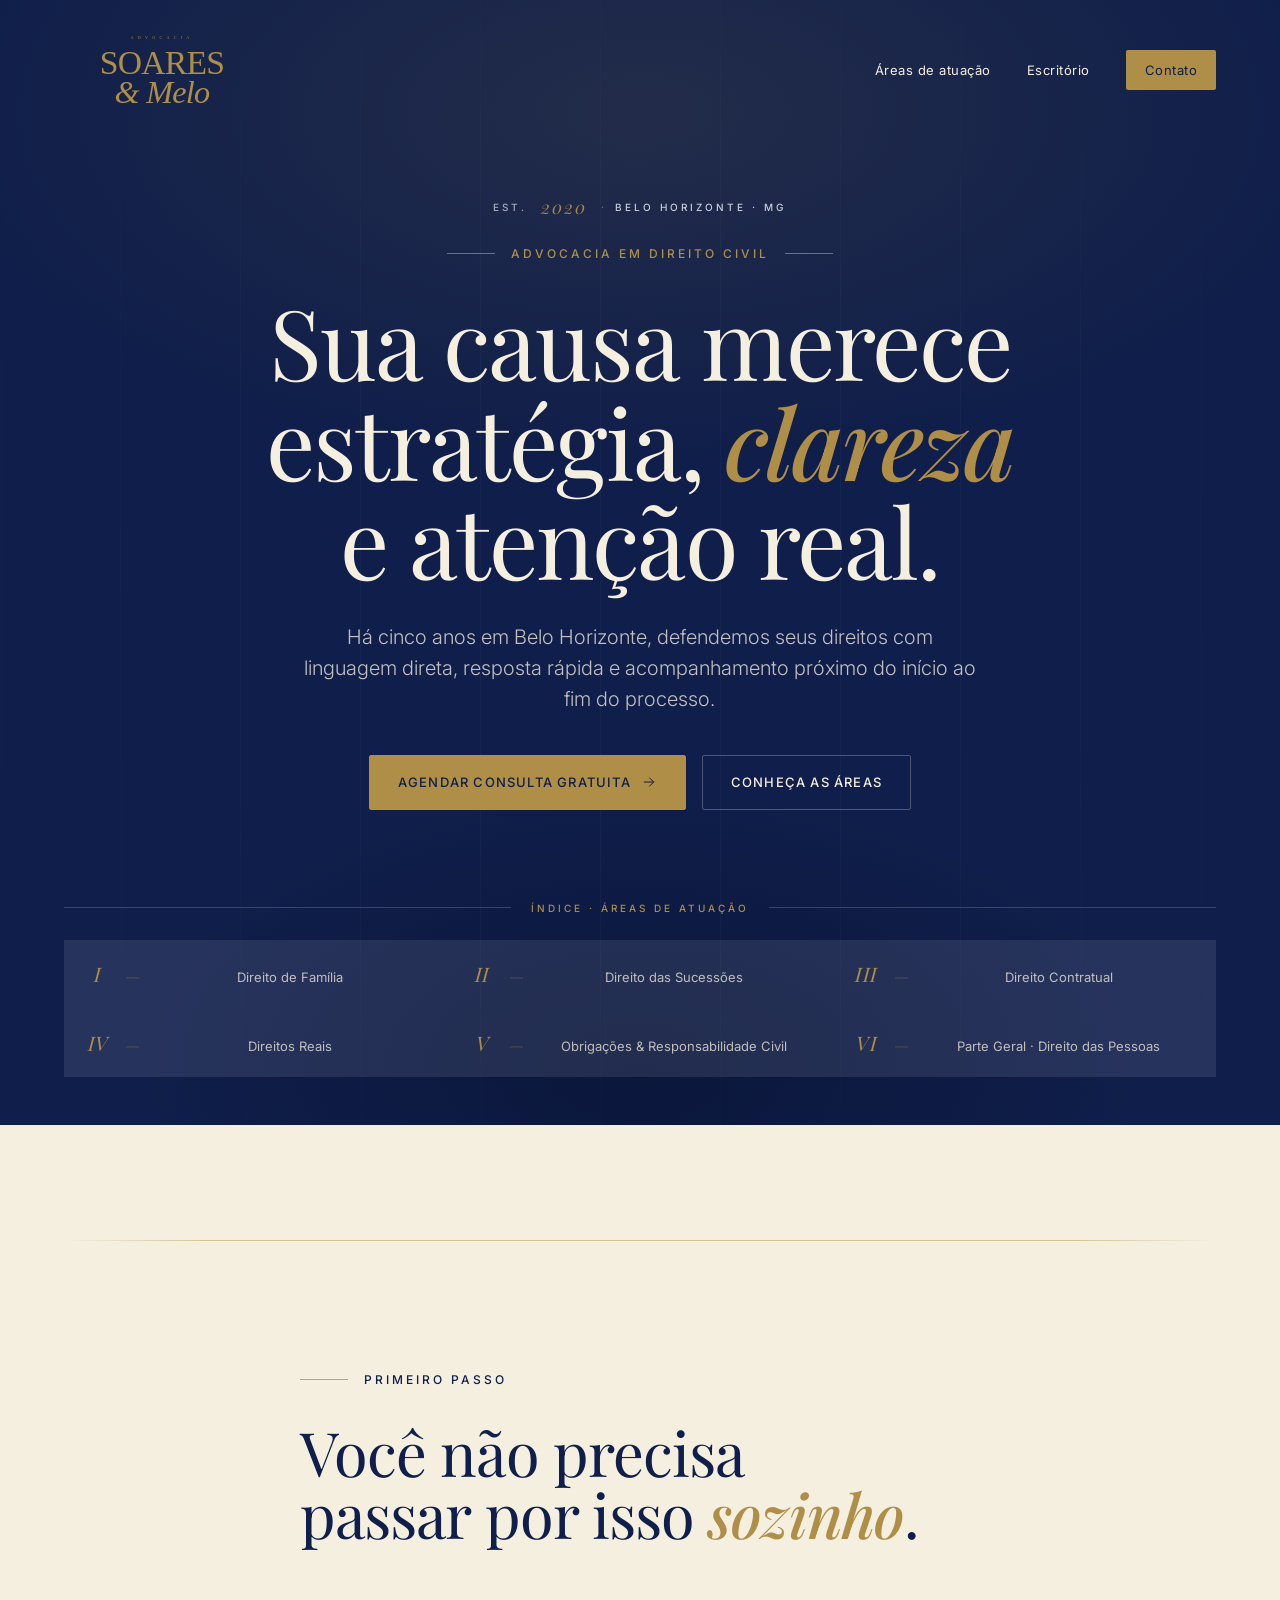
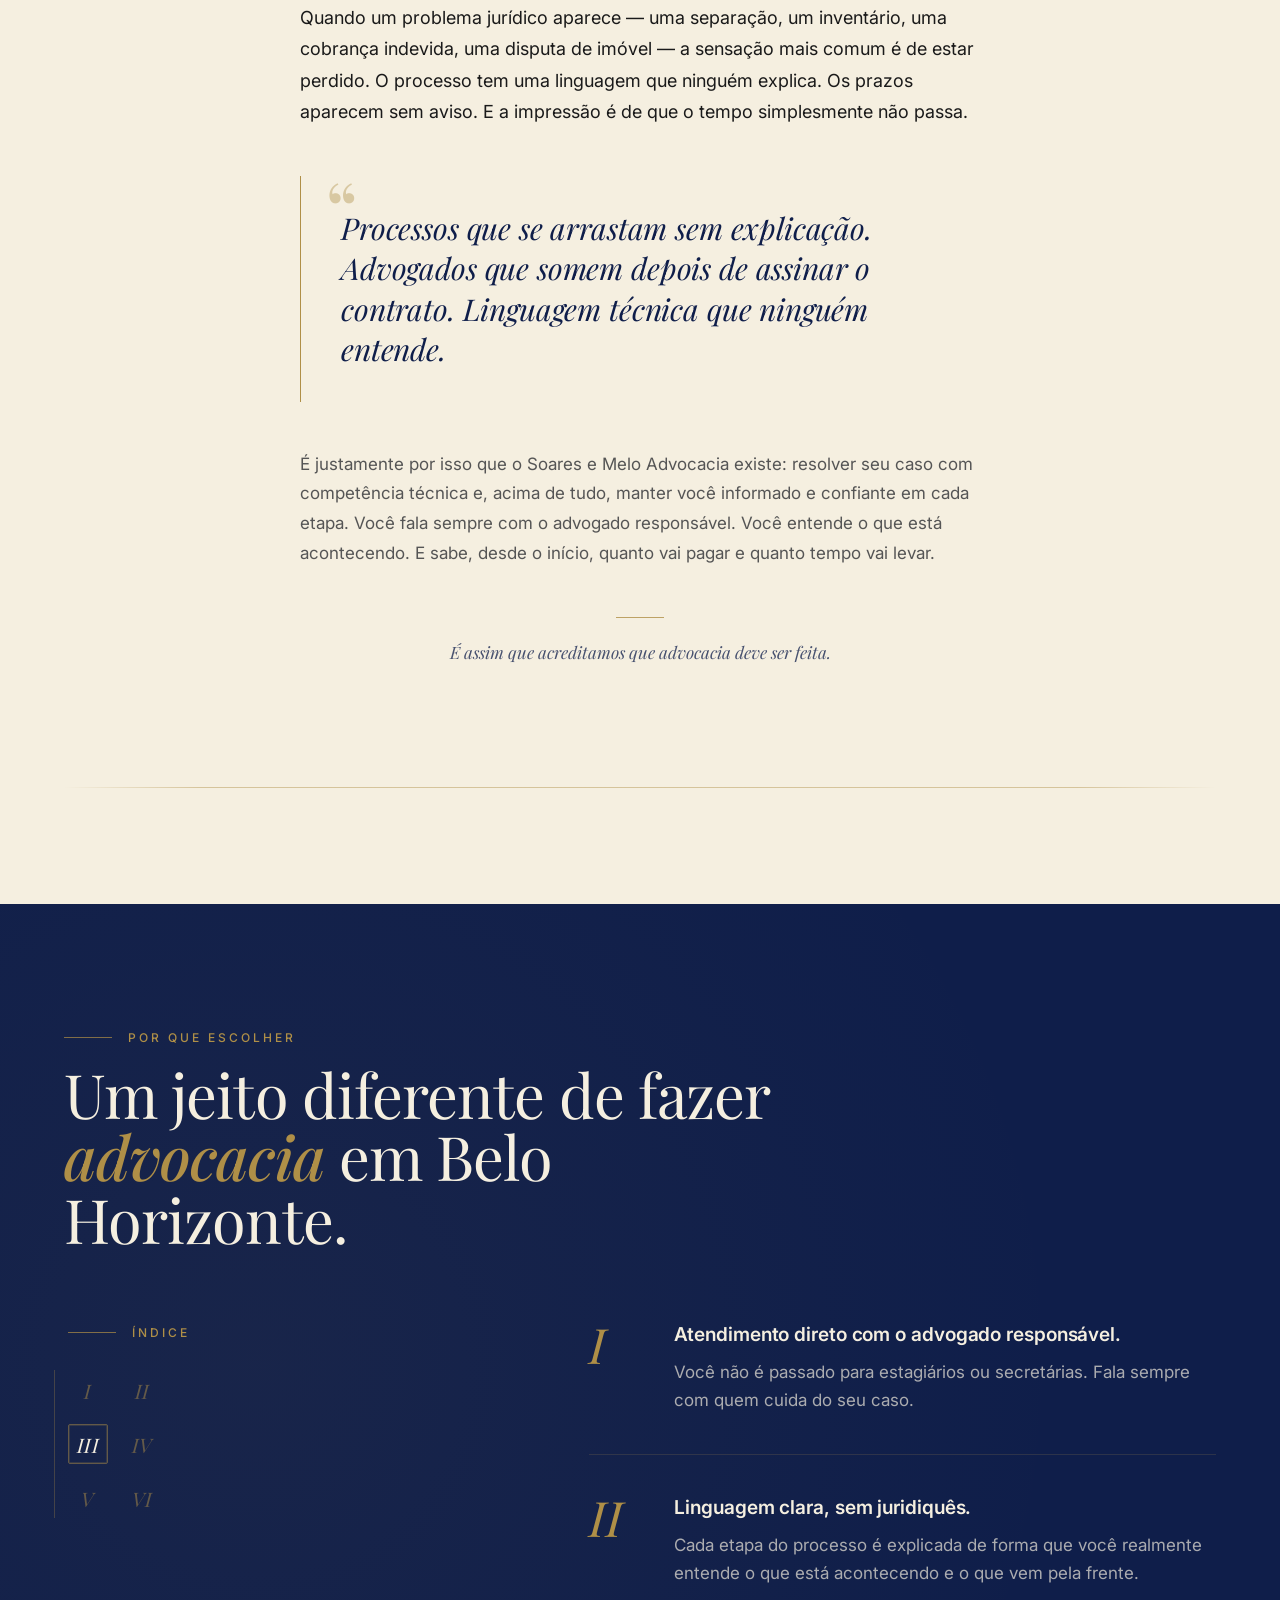
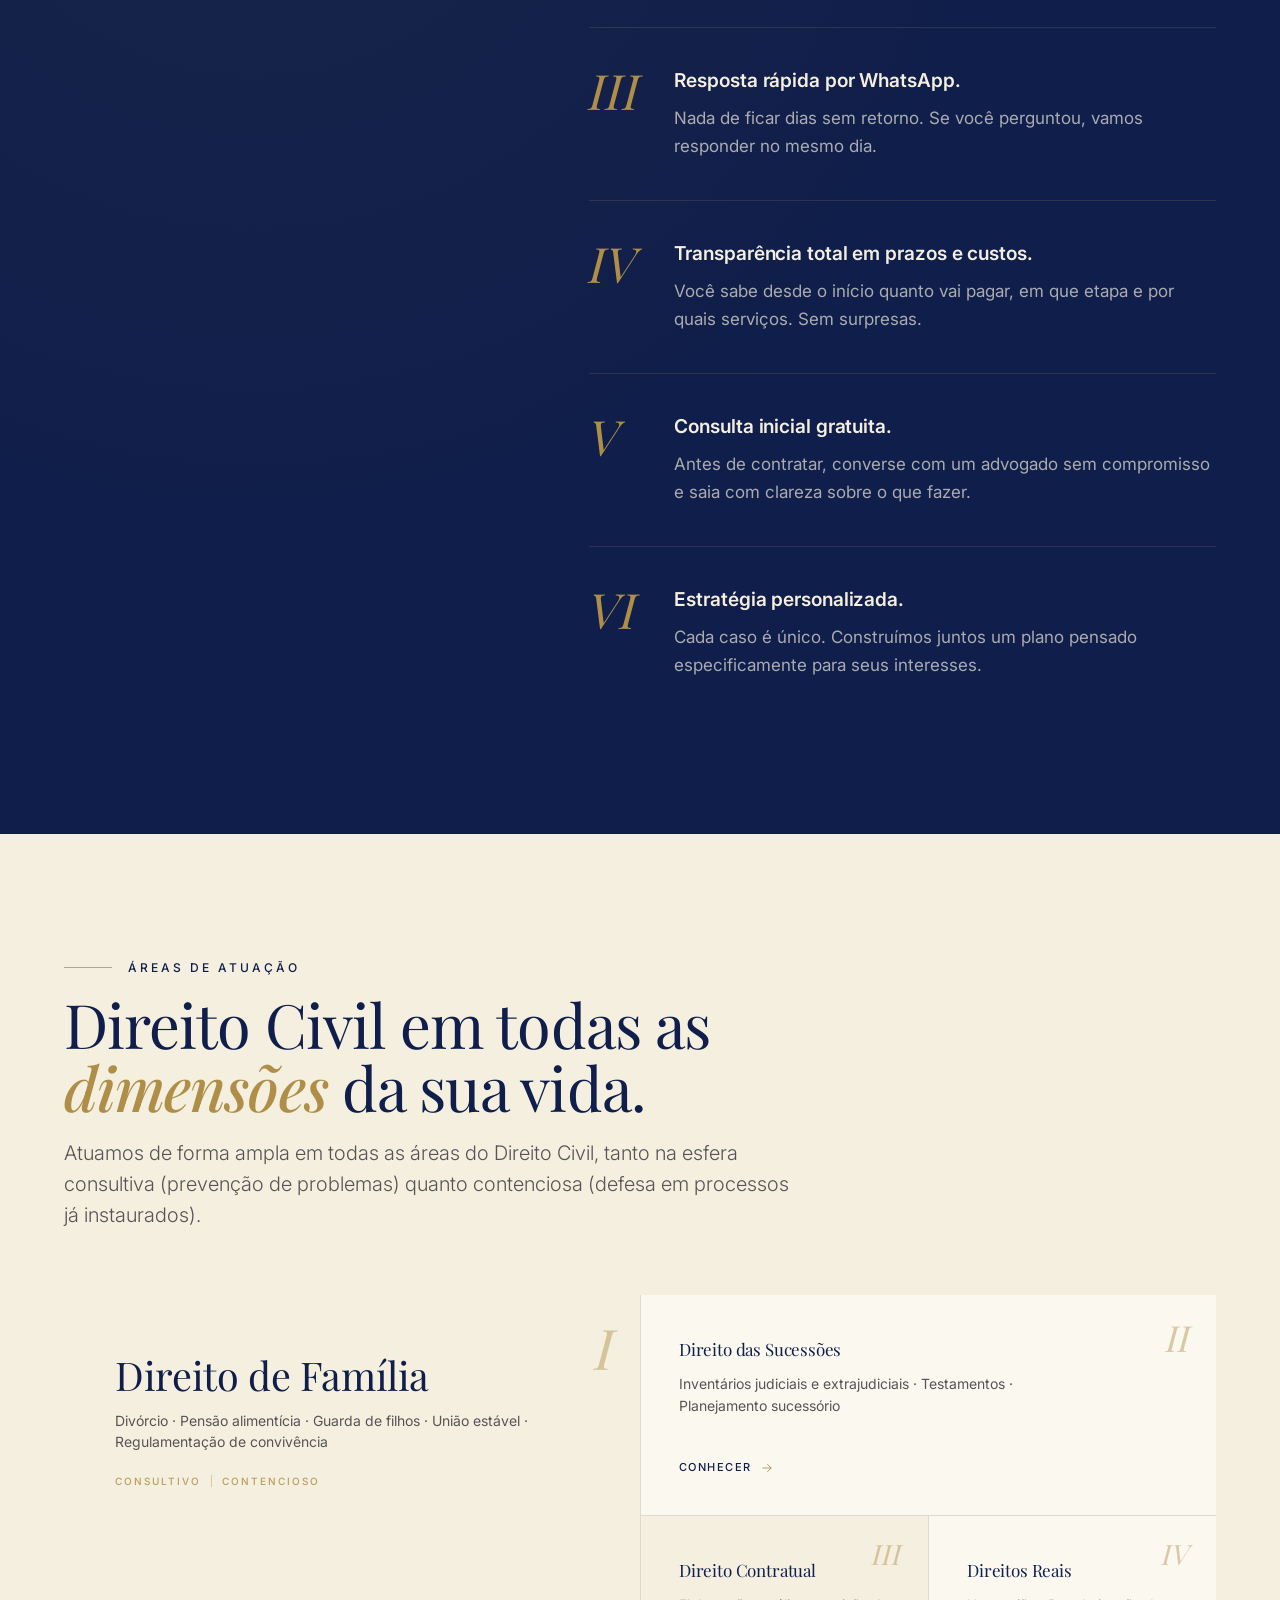
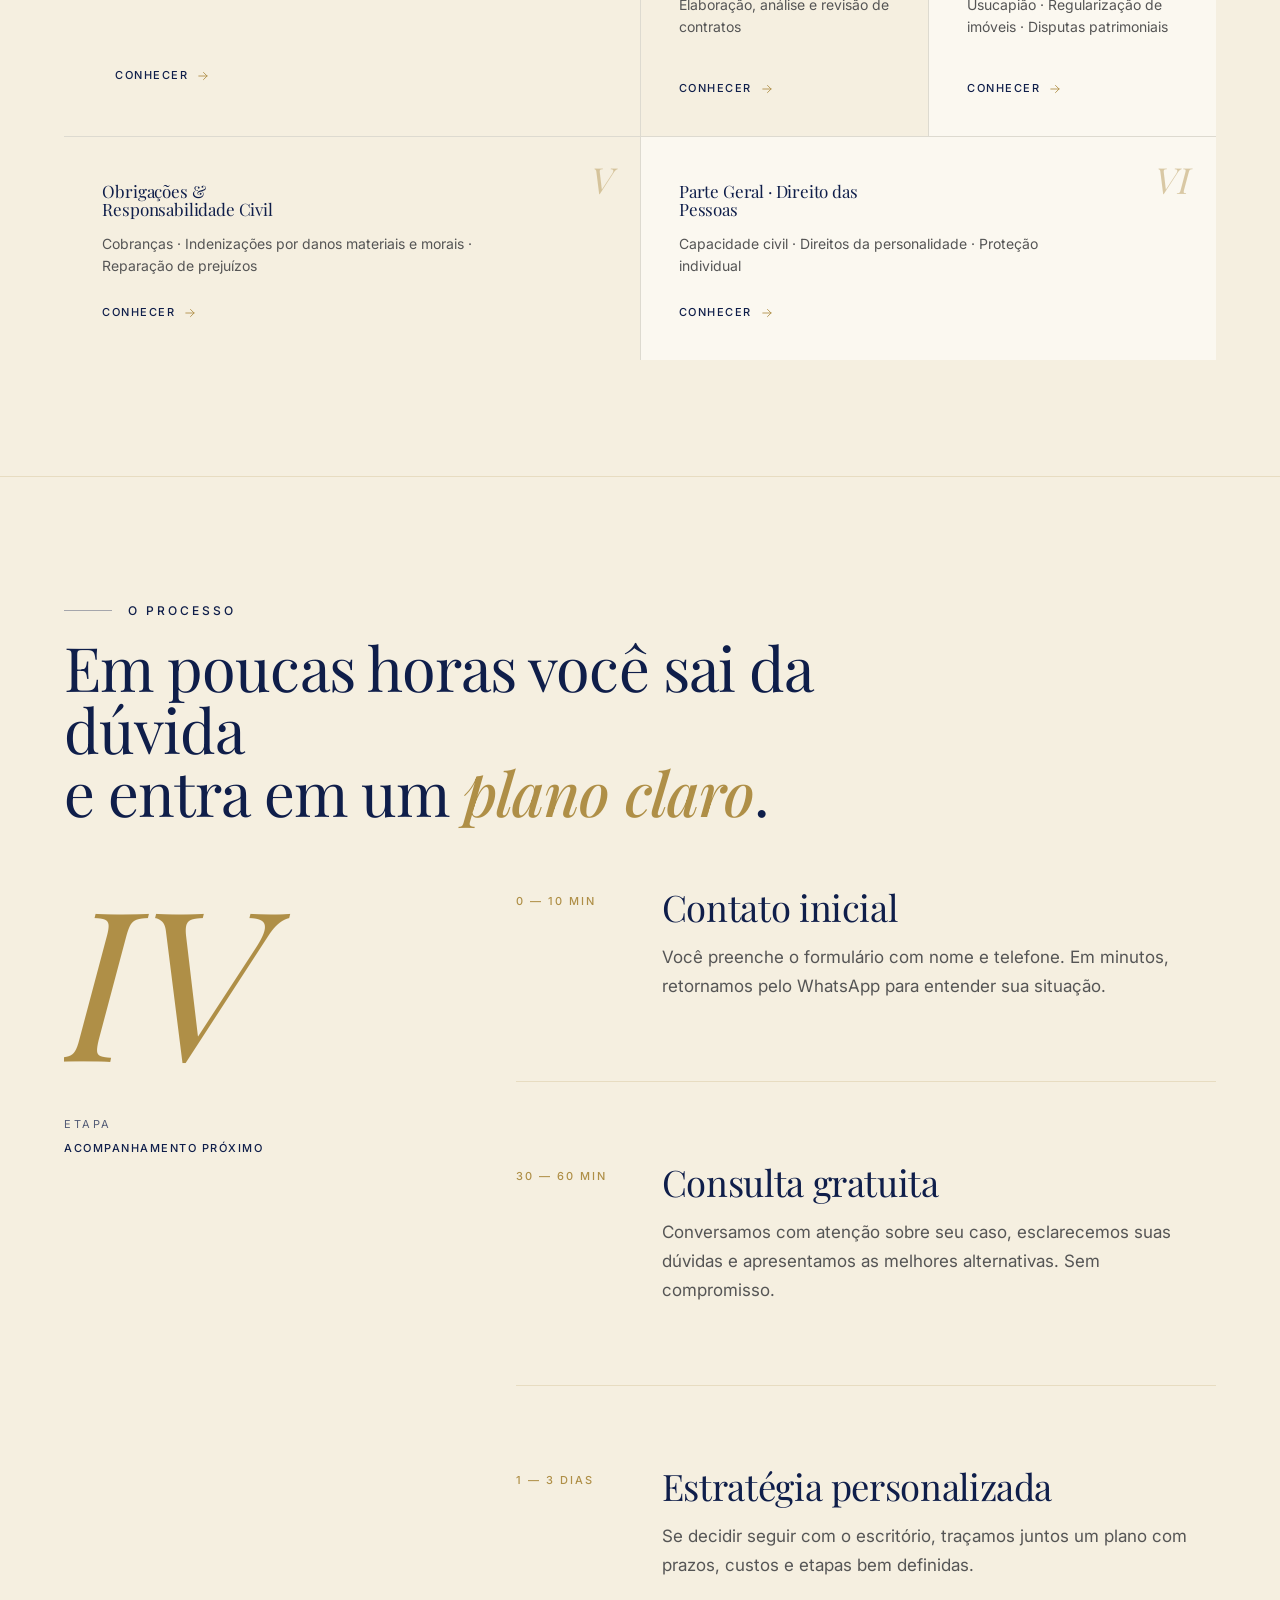
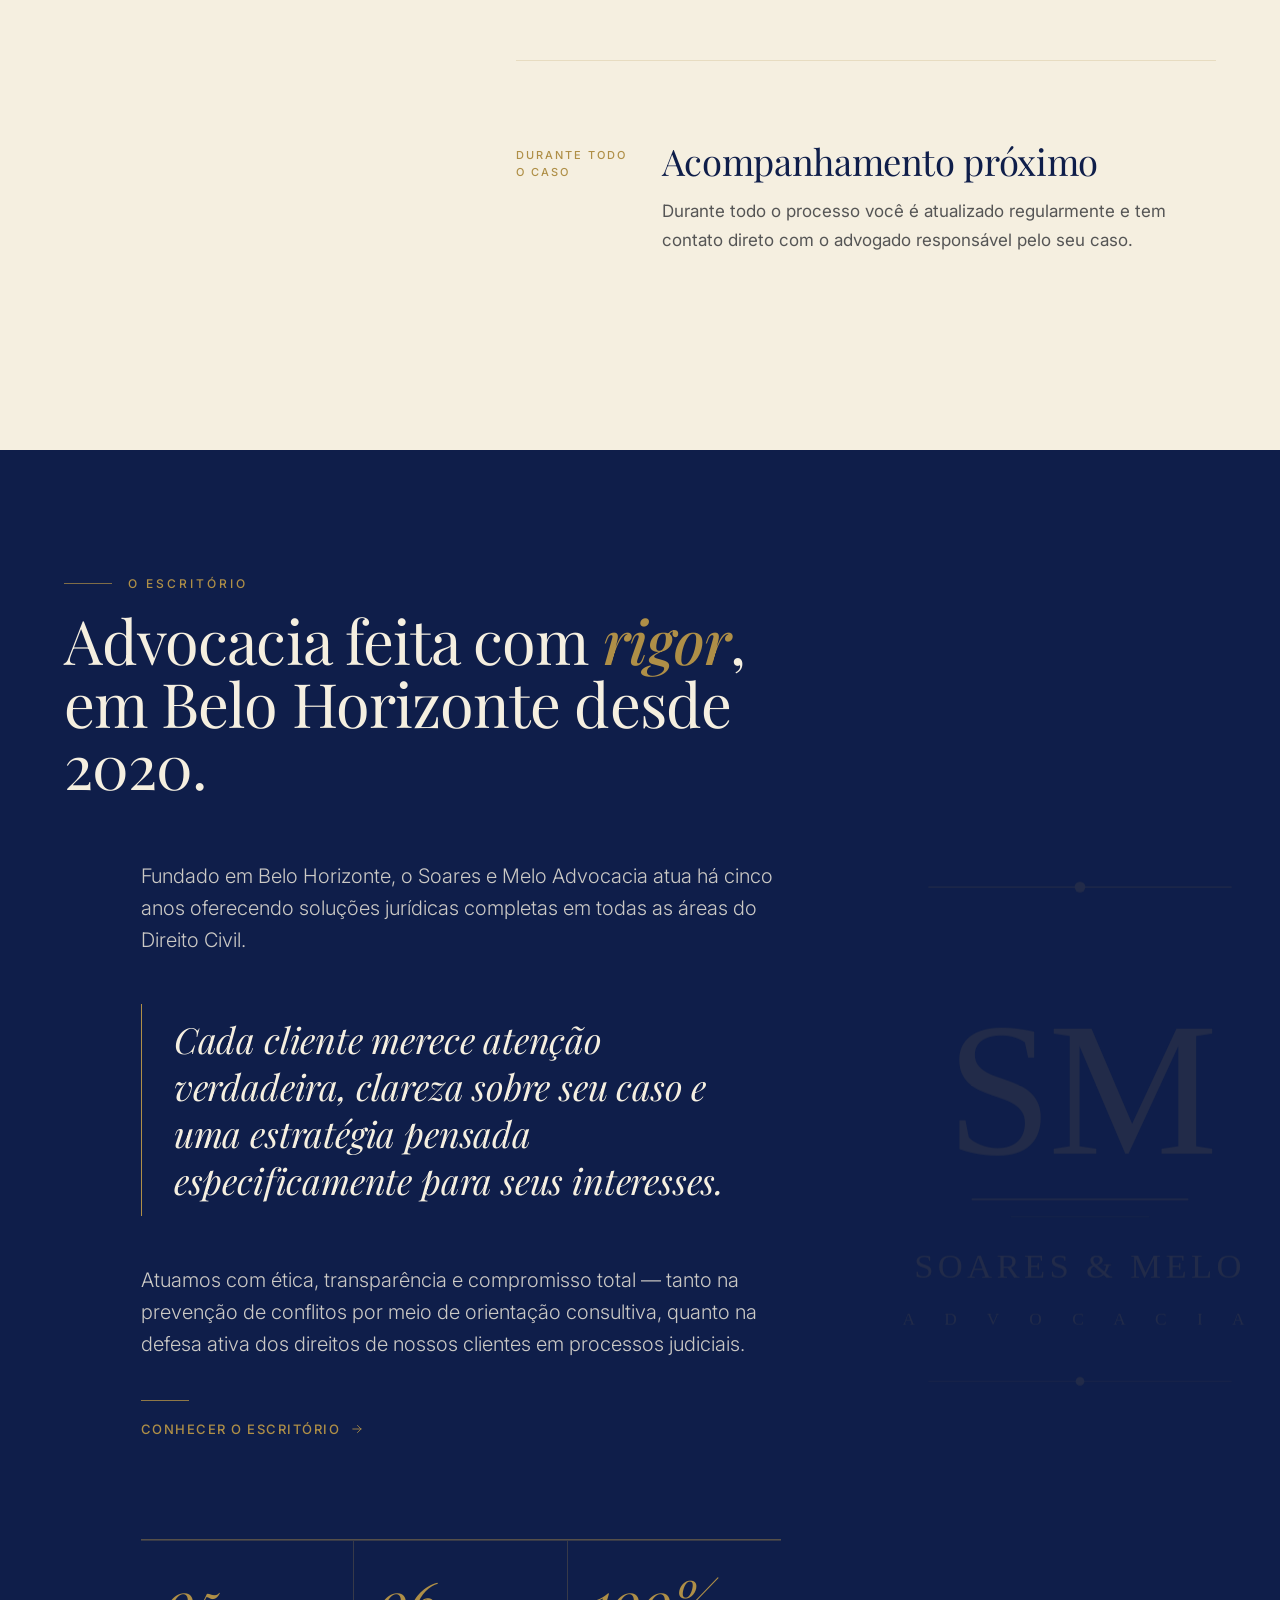
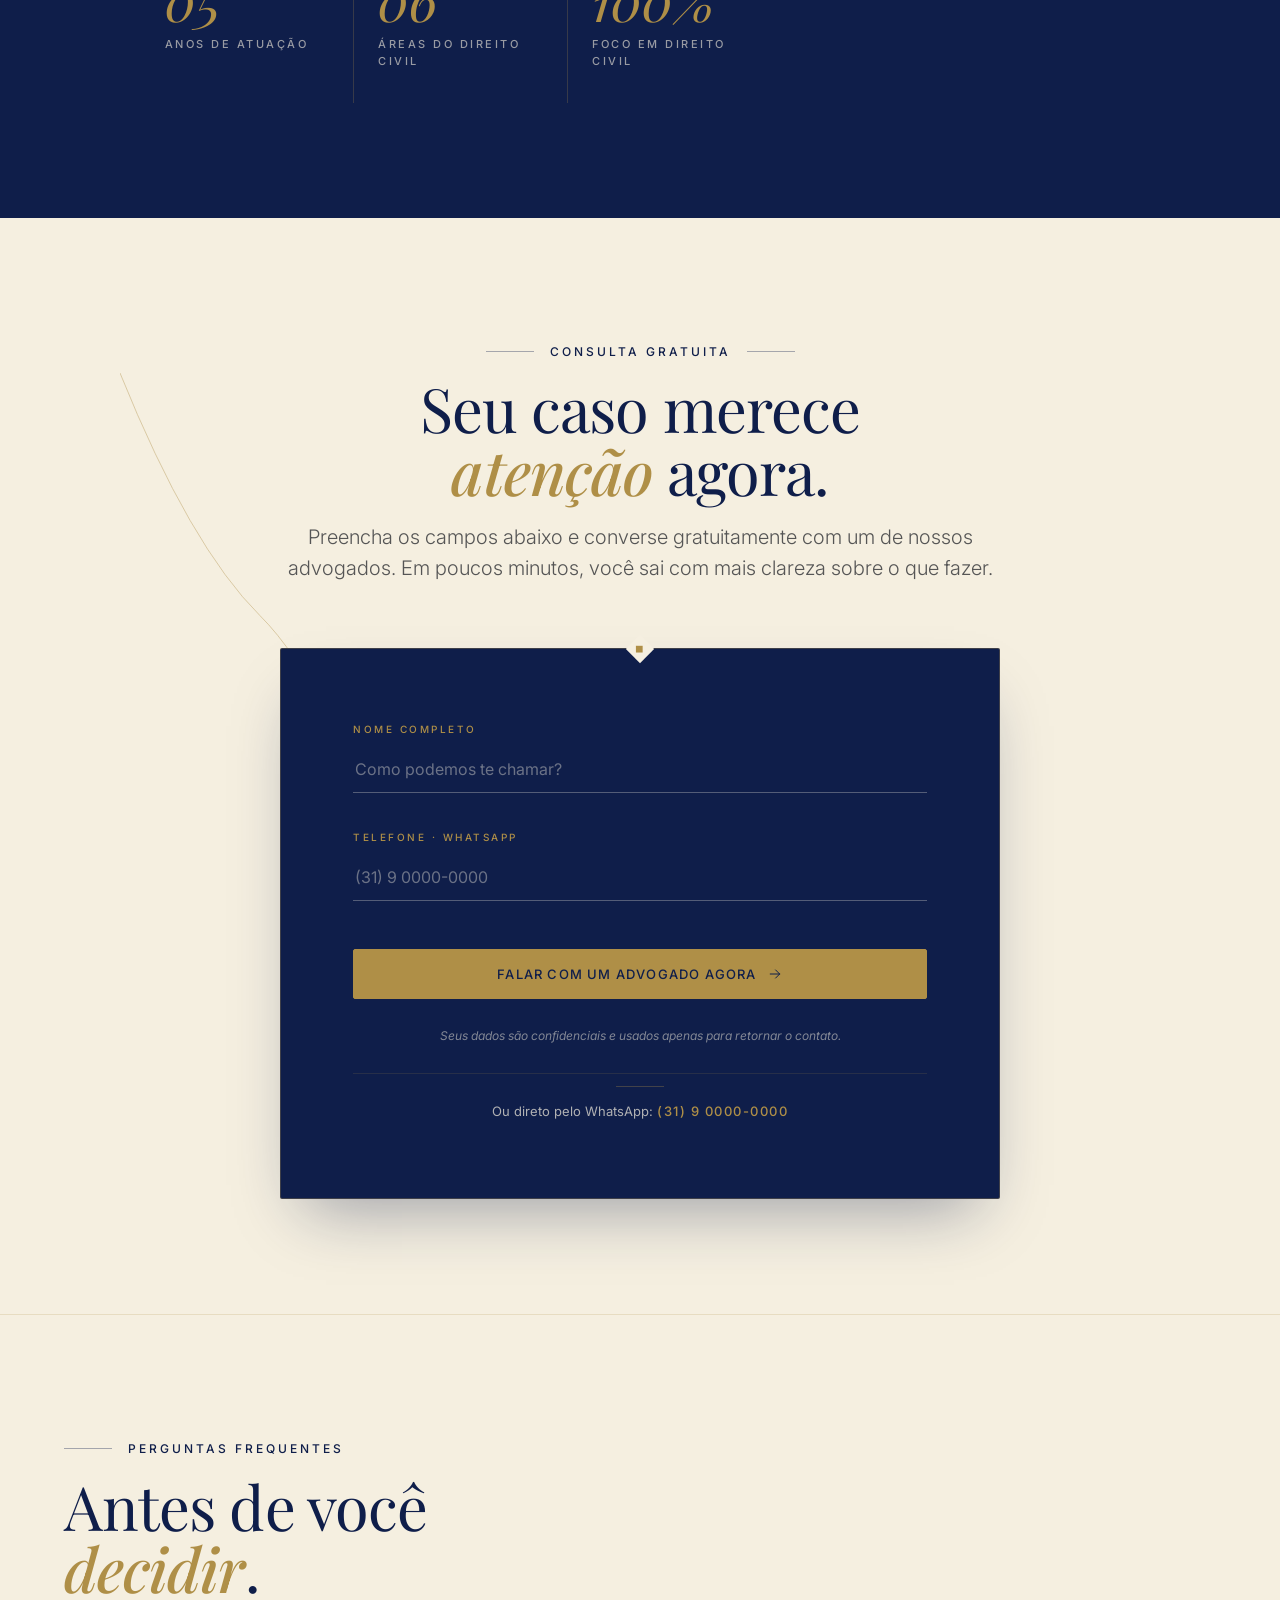
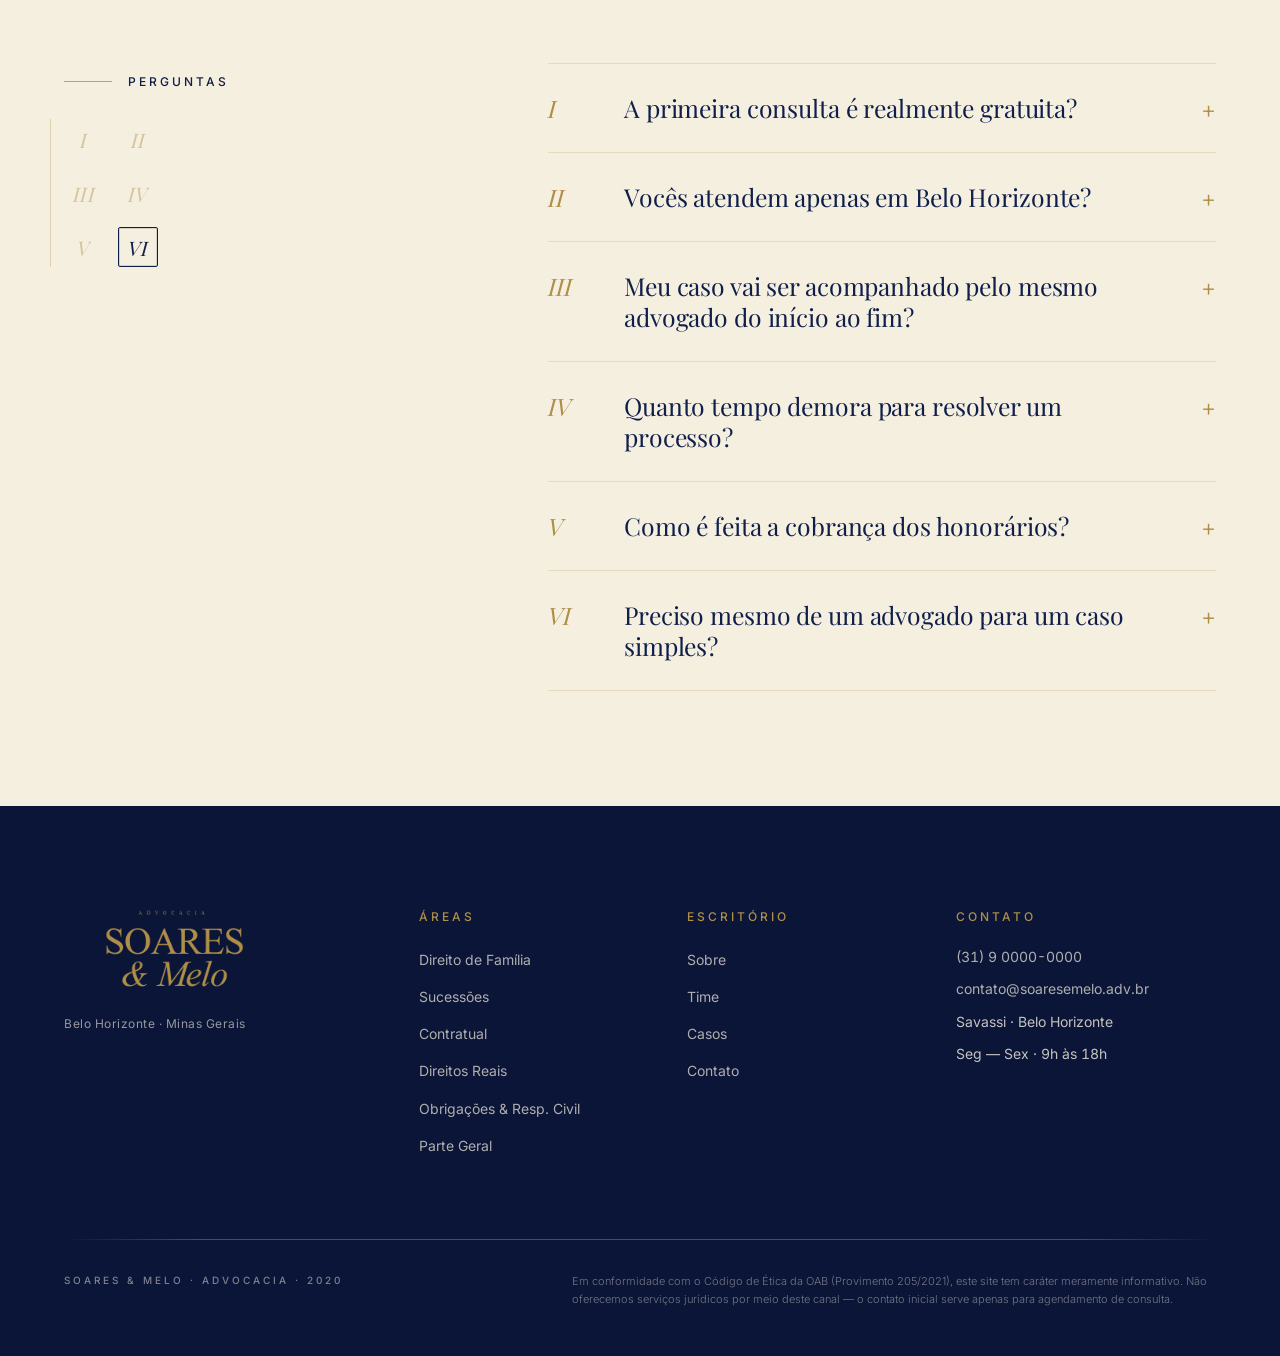
==== index.html @ baf55750 "Primeira versão do site Soares e Melo Advocacia - Home com hero editorial, problema, diferenciais, á" ====
<!DOCTYPE html>
<html lang="pt-BR">
<head>
  <meta charset="UTF-8" />
  <meta name="viewport" content="width=device-width, initial-scale=1.0" />
  <title>Soares e Melo Advocacia · Direito Civil em Belo Horizonte</title>
  <meta name="description" content="Advocacia em Direito Civil com estratégia, clareza e atenção real ao seu caso. Há cinco anos em Belo Horizonte. Consulta inicial gratuita." />

  <link rel="preconnect" href="https://fonts.googleapis.com" />
  <link rel="preconnect" href="https://fonts.gstatic.com" crossorigin />
  <link href="https://fonts.googleapis.com/css2?family=Playfair+Display:ital,wght@0,400;0,500;0,600;1,400;1,500;1,600&family=Inter:wght@300;400;500;600&display=swap" rel="stylesheet" />

  <link rel="stylesheet" href="style.css" />
</head>
<body>

<!-- HEADER -->
<header class="site-header" data-scroll="top">
  <div class="site-header__inner">
    <a class="brand-mark" href="#top" aria-label="Soares e Melo Advocacia">
      <img class="brand-mark__hero" src="brand/svg/soares-melo-editorial-ouro.svg" alt="Soares e Melo Advocacia" />
      <img class="brand-mark__compact" src="brand/svg/soares-melo-mini-ouro.svg" alt="Soares e Melo" />
    </a>
    <nav class="site-nav" aria-label="Principal">
      <a href="#areas">Áreas de atuação</a>
      <a href="#escritorio">Escritório</a>
      <a href="#contato" class="site-nav__cta">Contato</a>
    </nav>
  </div>
</header>

<main id="top">

  <!-- HERO -->
  <section class="hero" aria-label="Apresentação">

    <div class="hero__inner">
      <!-- Reference ordinal (estilo revista) -->
      <div class="hero__ordinal stagger" style="--d:.05s" aria-hidden="true">
        <span class="ordinal__label">Est.</span>
        <span class="ordinal__year">2020</span>
        <span class="ordinal__place">Belo Horizonte · MG</span>
      </div>

      <p class="kicker kicker--gold stagger" style="--d:.15s">
        <span class="kicker__rule" aria-hidden="true"></span>
        Advocacia em Direito Civil
        <span class="kicker__rule" aria-hidden="true"></span>
      </p>

      <h1 class="hero__title stagger" style="--d:.3s">
        Sua causa merece<br />
        estratégia, <em>clareza</em><br />
        e&nbsp;atenção real.
      </h1>

      <p class="hero__lede stagger" style="--d:.5s">
        Há cinco anos em Belo Horizonte, defendemos seus direitos com linguagem direta, resposta rápida e acompanhamento próximo do início ao fim do processo.
      </p>

      <div class="hero__actions stagger" style="--d:.65s">
        <a href="#contato" class="btn btn--primary">
          <span>Agendar consulta gratuita</span>
          <svg width="16" height="16" viewBox="0 0 24 24" fill="none" stroke="currentColor" stroke-width="1.5" aria-hidden="true">
            <path d="M5 12h14M13 6l6 6-6 6" stroke-linecap="square" />
          </svg>
        </a>
        <a href="#areas" class="btn btn--ghost">
          Conheça as áreas
        </a>
      </div>
    </div>

    <!-- Index das áreas (footer do hero) -->
    <footer class="hero__index stagger" style="--d:.9s">
      <div class="hero__index-head">
        <span class="hair" aria-hidden="true"></span>
        <span class="hero__index-kicker">Índice · Áreas de atuação</span>
        <span class="hair" aria-hidden="true"></span>
      </div>
      <ol class="areas-list">
        <li><span class="num">I</span><span class="sep">—</span><a href="../familia/">Direito de Família</a></li>
        <li><span class="num">II</span><span class="sep">—</span><a href="../sucessoes/">Direito das Sucessões</a></li>
        <li><span class="num">III</span><span class="sep">—</span><a href="../contratual/">Direito Contratual</a></li>
        <li><span class="num">IV</span><span class="sep">—</span><a href="../reais/">Direitos Reais</a></li>
        <li><span class="num">V</span><span class="sep">—</span><a href="../obrigacoes/">Obrigações &amp; Responsabilidade Civil</a></li>
        <li><span class="num">VI</span><span class="sep">—</span><a href="../parte-geral/">Parte Geral · Direito das Pessoas</a></li>
      </ol>
    </footer>
  </section>

  <!-- SEÇÃO PROBLEMA -->
  <section class="problema" aria-label="Você não está sozinho">
    <div class="hair hair--wide" aria-hidden="true"></div>

    <div class="problema__inner">
      <p class="kicker kicker--ink">
        <span class="kicker__rule kicker__rule--dark" aria-hidden="true"></span>
        Primeiro passo
      </p>

      <h2 class="editorial-title">
        Você não precisa<br />
        passar por isso <em>sozinho</em>.
      </h2>

      <div class="prose">
        <p class="prose__lead">
          Quando um problema jurídico aparece — uma separação, um inventário, uma cobrança indevida, uma disputa de imóvel — a sensação mais comum é de estar perdido. O processo tem uma linguagem que ninguém explica. Os prazos aparecem sem aviso. E a impressão é de que o tempo simplesmente não passa.
        </p>

        <blockquote class="pullquote">
          <span class="pullquote__mark" aria-hidden="true">“</span>
          <p>Processos que se arrastam sem explicação. Advogados que somem depois de assinar o contrato. Linguagem técnica que ninguém entende.</p>
        </blockquote>

        <p>
          É justamente por isso que o Soares e Melo Advocacia existe: resolver seu caso com competência técnica e, acima de tudo, manter você informado e confiante em cada etapa. Você fala sempre com o advogado responsável. Você entende o que está acontecendo. E sabe, desde o início, quanto vai pagar e quanto tempo vai levar.
        </p>

        <div class="prose__signature">
          <span class="hair hair--short" aria-hidden="true"></span>
          <p>É assim que acreditamos que advocacia deve ser feita.</p>
        </div>
      </div>
    </div>

    <div class="hair hair--wide" aria-hidden="true"></div>
  </section>

  <!-- ========================================================= -->
  <!-- SEÇÃO 03 — DIFERENCIAIS                                   -->
  <!-- ========================================================= -->
  <section class="diferenciais" id="diferenciais" aria-label="Por que escolher Soares e Melo">
    <div class="diferenciais__inner">

      <header class="section-head">
        <p class="kicker kicker--gold">
          <span class="kicker__rule" aria-hidden="true"></span>
          Por que escolher
        </p>
        <h2 class="h2 h2--ivory">
          Um jeito diferente de fazer<br />
          <em>advocacia</em> em Belo Horizonte.
        </h2>
      </header>

      <div class="diferenciais__grid">

        <!-- Coluna esquerda: índice sticky de numerais -->
        <aside class="diferenciais__index" aria-hidden="true">
          <p class="kicker kicker--gold index__label">
            <span class="kicker__rule" aria-hidden="true"></span>
            Índice
          </p>
          <div class="index__numerals">
            <button class="index__num" data-target="dif-1" aria-label="Ir para diferencial 1">I</button>
            <button class="index__num" data-target="dif-2" aria-label="Ir para diferencial 2">II</button>
            <button class="index__num" data-target="dif-3" aria-label="Ir para diferencial 3">III</button>
            <button class="index__num" data-target="dif-4" aria-label="Ir para diferencial 4">IV</button>
            <button class="index__num" data-target="dif-5" aria-label="Ir para diferencial 5">V</button>
            <button class="index__num" data-target="dif-6" aria-label="Ir para diferencial 6">VI</button>
          </div>
        </aside>

        <!-- Coluna direita: itens -->
        <ol class="diferenciais__list">
          <li class="diferencial" id="dif-1">
            <span class="diferencial__num">I</span>
            <div class="diferencial__body">
              <h3>Atendimento direto com o advogado responsável.</h3>
              <p>Você não é passado para estagiários ou secretárias. Fala sempre com quem cuida do seu caso.</p>
              <span class="diferencial__underline" aria-hidden="true"></span>
            </div>
          </li>
          <li class="diferencial" id="dif-2">
            <span class="diferencial__num">II</span>
            <div class="diferencial__body">
              <h3>Linguagem clara, sem juridiquês.</h3>
              <p>Cada etapa do processo é explicada de forma que você realmente entende o que está acontecendo e o que vem pela frente.</p>
              <span class="diferencial__underline" aria-hidden="true"></span>
            </div>
          </li>
          <li class="diferencial" id="dif-3">
            <span class="diferencial__num">III</span>
            <div class="diferencial__body">
              <h3>Resposta rápida por WhatsApp.</h3>
              <p>Nada de ficar dias sem retorno. Se você perguntou, vamos responder no mesmo dia.</p>
              <span class="diferencial__underline" aria-hidden="true"></span>
            </div>
          </li>
          <li class="diferencial" id="dif-4">
            <span class="diferencial__num">IV</span>
            <div class="diferencial__body">
              <h3>Transparência total em prazos e custos.</h3>
              <p>Você sabe desde o início quanto vai pagar, em que etapa e por quais serviços. Sem surpresas.</p>
              <span class="diferencial__underline" aria-hidden="true"></span>
            </div>
          </li>
          <li class="diferencial" id="dif-5">
            <span class="diferencial__num">V</span>
            <div class="diferencial__body">
              <h3>Consulta inicial gratuita.</h3>
              <p>Antes de contratar, converse com um advogado sem compromisso e saia com clareza sobre o que fazer.</p>
              <span class="diferencial__underline" aria-hidden="true"></span>
            </div>
          </li>
          <li class="diferencial" id="dif-6">
            <span class="diferencial__num">VI</span>
            <div class="diferencial__body">
              <h3>Estratégia personalizada.</h3>
              <p>Cada caso é único. Construímos juntos um plano pensado especificamente para seus interesses.</p>
              <span class="diferencial__underline" aria-hidden="true"></span>
            </div>
          </li>
        </ol>

      </div>
    </div>
  </section>

  <!-- ========================================================= -->
  <!-- SEÇÃO 04 — ÁREAS DE ATUAÇÃO (Bento Box)                   -->
  <!-- ========================================================= -->
  <section class="areas" id="areas" aria-label="Áreas de atuação">
    <div class="areas__inner">

      <header class="section-head section-head--ink">
        <p class="kicker kicker--ink">
          <span class="kicker__rule kicker__rule--dark" aria-hidden="true"></span>
          Áreas de atuação
        </p>
        <h2 class="h2 h2--ink">
          Direito Civil em todas as<br />
          <em>dimensões</em> da sua vida.
        </h2>
        <p class="section-head__lede">
          Atuamos de forma ampla em todas as áreas do Direito Civil, tanto na esfera consultiva (prevenção de problemas) quanto contenciosa (defesa em processos já instaurados).
        </p>
      </header>

      <div class="bento">

        <a href="../familia/" class="bento__cell bento__cell--lg" data-area="familia" style="--d:0s">
          <span class="bento__numeral">I</span>
          <div class="bento__content">
            <h3>Direito de Família</h3>
            <p class="bento__specs">Divórcio · Pensão alimentícia · Guarda de filhos · União estável · Regulamentação de convivência</p>
            <div class="bento__tags">
              <span>Consultivo</span>
              <span class="bento__tag-sep" aria-hidden="true"></span>
              <span>Contencioso</span>
            </div>
          </div>
          <div class="bento__footer">
            <span class="bento__cta">Conhecer <svg width="14" height="14" viewBox="0 0 24 24" fill="none" stroke="currentColor" stroke-width="1.5" aria-hidden="true"><path d="M5 12h14M13 6l6 6-6 6" stroke-linecap="square" /></svg></span>
            <span class="bento__underline" aria-hidden="true"></span>
          </div>
        </a>

        <a href="../sucessoes/" class="bento__cell bento__cell--md-horizontal" data-area="sucessoes" style="--d:.08s">
          <span class="bento__numeral">II</span>
          <div class="bento__content">
            <h3>Direito das Sucessões</h3>
            <p class="bento__specs">Inventários judiciais e extrajudiciais · Testamentos · Planejamento sucessório</p>
          </div>
          <div class="bento__footer">
            <span class="bento__cta">Conhecer <svg width="14" height="14" viewBox="0 0 24 24" fill="none" stroke="currentColor" stroke-width="1.5" aria-hidden="true"><path d="M5 12h14M13 6l6 6-6 6" stroke-linecap="square" /></svg></span>
            <span class="bento__underline" aria-hidden="true"></span>
          </div>
        </a>

        <a href="../contratual/" class="bento__cell bento__cell--sm" data-area="contratual" style="--d:.14s">
          <span class="bento__numeral">III</span>
          <div class="bento__content">
            <h3>Direito Contratual</h3>
            <p class="bento__specs">Elaboração, análise e revisão de contratos</p>
          </div>
          <div class="bento__footer">
            <span class="bento__cta">Conhecer <svg width="14" height="14" viewBox="0 0 24 24" fill="none" stroke="currentColor" stroke-width="1.5" aria-hidden="true"><path d="M5 12h14M13 6l6 6-6 6" stroke-linecap="square" /></svg></span>
            <span class="bento__underline" aria-hidden="true"></span>
          </div>
        </a>

        <a href="../reais/" class="bento__cell bento__cell--sm" data-area="reais" style="--d:.2s">
          <span class="bento__numeral">IV</span>
          <div class="bento__content">
            <h3>Direitos Reais</h3>
            <p class="bento__specs">Usucapião · Regularização de imóveis · Disputas patrimoniais</p>
          </div>
          <div class="bento__footer">
            <span class="bento__cta">Conhecer <svg width="14" height="14" viewBox="0 0 24 24" fill="none" stroke="currentColor" stroke-width="1.5" aria-hidden="true"><path d="M5 12h14M13 6l6 6-6 6" stroke-linecap="square" /></svg></span>
            <span class="bento__underline" aria-hidden="true"></span>
          </div>
        </a>

        <a href="../obrigacoes/" class="bento__cell bento__cell--md-horizontal" data-area="obrigacoes" style="--d:.26s">
          <span class="bento__numeral">V</span>
          <div class="bento__content">
            <h3>Obrigações &amp; Responsabilidade Civil</h3>
            <p class="bento__specs">Cobranças · Indenizações por danos materiais e morais · Reparação de prejuízos</p>
          </div>
          <div class="bento__footer">
            <span class="bento__cta">Conhecer <svg width="14" height="14" viewBox="0 0 24 24" fill="none" stroke="currentColor" stroke-width="1.5" aria-hidden="true"><path d="M5 12h14M13 6l6 6-6 6" stroke-linecap="square" /></svg></span>
            <span class="bento__underline" aria-hidden="true"></span>
          </div>
        </a>

        <a href="../parte-geral/" class="bento__cell bento__cell--md-horizontal" data-area="parte-geral" style="--d:.32s">
          <span class="bento__numeral">VI</span>
          <div class="bento__content">
            <h3>Parte Geral &middot; Direito das Pessoas</h3>
            <p class="bento__specs">Capacidade civil · Direitos da personalidade · Proteção individual</p>
          </div>
          <div class="bento__footer">
            <span class="bento__cta">Conhecer <svg width="14" height="14" viewBox="0 0 24 24" fill="none" stroke="currentColor" stroke-width="1.5" aria-hidden="true"><path d="M5 12h14M13 6l6 6-6 6" stroke-linecap="square" /></svg></span>
            <span class="bento__underline" aria-hidden="true"></span>
          </div>
        </a>

      </div>
    </div>
  </section>

  <!-- ========================================================= -->
  <!-- SEÇÃO 05 — COMO FUNCIONA                                  -->
  <!-- ========================================================= -->
  <section class="processo" id="processo" aria-label="Como funciona o atendimento">
    <div class="processo__inner">

      <header class="section-head section-head--ink">
        <p class="kicker kicker--ink">
          <span class="kicker__rule kicker__rule--dark" aria-hidden="true"></span>
          O processo
        </p>
        <h2 class="h2 h2--ink">
          Em poucas horas você sai da dúvida<br />
          e entra em um <em>plano claro</em>.
        </h2>
      </header>

      <div class="processo__grid">

        <!-- Coluna sticky: numeral gigante -->
        <aside class="processo__sticky" aria-hidden="true">
          <div class="sticky-roman">
            <span class="sticky-roman__numeral" data-active="I">I</span>
          </div>
          <p class="sticky-roman__label">
            <span>Etapa</span>
            <strong class="sticky-roman__step">Contato inicial</strong>
          </p>
        </aside>

        <!-- Coluna direita: passos -->
        <ol class="processo__steps">
          <li class="step" id="step-I" data-numeral="I" data-label="Contato inicial">
            <span class="step__time">0 — 10 min</span>
            <div class="step__body">
              <h3>Contato inicial</h3>
              <p>Você preenche o formulário com nome e telefone. Em minutos, retornamos pelo WhatsApp para entender sua situação.</p>
            </div>
          </li>
          <li class="step" id="step-II" data-numeral="II" data-label="Consulta gratuita">
            <span class="step__time">30 — 60 min</span>
            <div class="step__body">
              <h3>Consulta gratuita</h3>
              <p>Conversamos com atenção sobre seu caso, esclarecemos suas dúvidas e apresentamos as melhores alternativas. Sem compromisso.</p>
            </div>
          </li>
          <li class="step" id="step-III" data-numeral="III" data-label="Estratégia personalizada">
            <span class="step__time">1 — 3 dias</span>
            <div class="step__body">
              <h3>Estratégia personalizada</h3>
              <p>Se decidir seguir com o escritório, traçamos juntos um plano com prazos, custos e etapas bem definidas.</p>
            </div>
          </li>
          <li class="step" id="step-IV" data-numeral="IV" data-label="Acompanhamento próximo">
            <span class="step__time">Durante todo o caso</span>
            <div class="step__body">
              <h3>Acompanhamento próximo</h3>
              <p>Durante todo o processo você é atualizado regularmente e tem contato direto com o advogado responsável pelo seu caso.</p>
            </div>
          </li>
        </ol>

      </div>
    </div>
  </section>

  <!-- ========================================================= -->
  <!-- SEÇÃO 06 — SOBRE                                          -->
  <!-- ========================================================= -->
  <section class="sobre" id="escritorio" aria-label="Sobre o escritório">

    <!-- Crest watermark -->
    <div class="sobre__crest" aria-hidden="true">
      <img src="brand/svg/soares-melo-crest-ouro.svg" alt="" />
    </div>

    <div class="sobre__inner">
      <header class="section-head">
        <p class="kicker kicker--gold">
          <span class="kicker__rule" aria-hidden="true"></span>
          O escritório
        </p>
        <h2 class="h2 h2--ivory">
          Advocacia feita com <em>rigor</em>,<br />
          em Belo Horizonte desde 2020.
        </h2>
      </header>

      <div class="sobre__prose">
        <p>Fundado em Belo Horizonte, o Soares e Melo Advocacia atua há cinco anos oferecendo soluções jurídicas completas em todas as áreas do Direito Civil.</p>

        <blockquote class="pullquote pullquote--navy">
          <p>Cada cliente merece atenção verdadeira, clareza sobre seu caso e uma estratégia pensada especificamente para seus interesses.</p>
        </blockquote>

        <p>Atuamos com ética, transparência e compromisso total — tanto na prevenção de conflitos por meio de orientação consultiva, quanto na defesa ativa dos direitos de nossos clientes em processos judiciais.</p>

        <div class="sobre__cta">
          <span class="hair hair--short" aria-hidden="true"></span>
          <a href="#" class="link-gold">
            Conhecer o escritório
            <svg width="14" height="14" viewBox="0 0 24 24" fill="none" stroke="currentColor" stroke-width="1.5" aria-hidden="true"><path d="M5 12h14M13 6l6 6-6 6" stroke-linecap="square" /></svg>
          </a>
        </div>
      </div>

      <!-- Stats -->
      <div class="stats" aria-label="Números do escritório">
        <div class="stat">
          <span class="stat__num" data-target="5" data-suffix="">05</span>
          <span class="stat__label">Anos de atuação</span>
        </div>
        <div class="stat">
          <span class="stat__num" data-target="6" data-suffix="">06</span>
          <span class="stat__label">Áreas do Direito Civil</span>
        </div>
        <div class="stat">
          <span class="stat__num" data-target="100" data-suffix="%">100%</span>
          <span class="stat__label">Foco em Direito Civil</span>
        </div>
      </div>
    </div>
  </section>

  <!-- ========================================================= -->
  <!-- SEÇÃO 07 — CTA FINAL                                      -->
  <!-- ========================================================= -->
  <section class="cta-final" id="contato" aria-label="Agendar consulta">
    <div class="cta-final__inner">

      <header class="section-head section-head--ink section-head--center">
        <p class="kicker kicker--ink">
          <span class="kicker__rule kicker__rule--dark" aria-hidden="true"></span>
          Consulta gratuita
          <span class="kicker__rule kicker__rule--dark" aria-hidden="true"></span>
        </p>
        <h2 class="h2 h2--ink">
          Seu caso merece<br />
          <em>atenção</em> agora.
        </h2>
        <p class="section-head__lede">
          Preencha os campos abaixo e converse gratuitamente com um de nossos advogados. Em poucos minutos, você sai com mais clareza sobre o que fazer.
        </p>
      </header>

      <!-- Draw SVG diagonal -->
      <svg class="cta-final__draw" viewBox="0 0 400 600" preserveAspectRatio="none" aria-hidden="true">
        <path d="M 0 0 Q 100 200 200 280 T 400 600" fill="none" stroke="#AF8F47" stroke-width="1" />
      </svg>

      <form class="card-form" id="form-consulta" novalidate>
        <div class="card-form__ornament" aria-hidden="true">◆</div>

        <div class="field">
          <label for="input-name">Nome completo</label>
          <input type="text" id="input-name" name="name" required autocomplete="name" placeholder="Como podemos te chamar?" />
          <span class="field__icon" aria-hidden="true"></span>
        </div>

        <div class="field">
          <label for="input-phone">Telefone &middot; WhatsApp</label>
          <input type="tel" id="input-phone" name="phone" required autocomplete="tel" placeholder="(31) 9 0000-0000" inputmode="numeric" maxlength="16" />
          <span class="field__icon" aria-hidden="true"></span>
        </div>

        <button type="submit" class="btn btn--primary btn--block">
          <span>Falar com um advogado agora</span>
          <svg width="16" height="16" viewBox="0 0 24 24" fill="none" stroke="currentColor" stroke-width="1.5" aria-hidden="true"><path d="M5 12h14M13 6l6 6-6 6" stroke-linecap="square" /></svg>
        </button>

        <p class="card-form__support">
          Seus dados são confidenciais e usados apenas para retornar o contato.
        </p>

        <div class="card-form__alt">
          <span class="hair hair--short" aria-hidden="true"></span>
          <p>Ou direto pelo WhatsApp: <a href="https://wa.me/5531900000000" class="link-gold">(31) 9 0000-0000</a></p>
        </div>
      </form>
    </div>
  </section>

  <!-- ========================================================= -->
  <!-- SEÇÃO 08 — FAQ                                            -->
  <!-- ========================================================= -->
  <section class="faq" id="faq" aria-label="Perguntas frequentes">
    <div class="faq__inner">

      <header class="section-head section-head--ink">
        <p class="kicker kicker--ink">
          <span class="kicker__rule kicker__rule--dark" aria-hidden="true"></span>
          Perguntas frequentes
        </p>
        <h2 class="h2 h2--ink">
          Antes de você<br />
          <em>decidir</em>.
        </h2>
      </header>

      <div class="faq__grid">

        <!-- Coluna esquerda: índice sticky -->
        <aside class="faq__index" aria-hidden="true">
          <p class="kicker kicker--ink index__label">
            <span class="kicker__rule kicker__rule--dark" aria-hidden="true"></span>
            Perguntas
          </p>
          <div class="index__numerals index__numerals--dark">
            <button class="index__num" data-target="faq-1" aria-label="Ir para pergunta 1">I</button>
            <button class="index__num" data-target="faq-2" aria-label="Ir para pergunta 2">II</button>
            <button class="index__num" data-target="faq-3" aria-label="Ir para pergunta 3">III</button>
            <button class="index__num" data-target="faq-4" aria-label="Ir para pergunta 4">IV</button>
            <button class="index__num" data-target="faq-5" aria-label="Ir para pergunta 5">V</button>
            <button class="index__num" data-target="faq-6" aria-label="Ir para pergunta 6">VI</button>
          </div>
        </aside>

        <!-- Coluna direita: accordion -->
        <div class="faq__list" role="list">
          <article class="faq__item" id="faq-1" role="listitem">
            <button class="faq__q" aria-expanded="true" aria-controls="faq-1-a">
              <span class="faq__num">I</span>
              <span class="faq__text">A primeira consulta é realmente gratuita?</span>
              <span class="faq__toggle" aria-hidden="true">+</span>
            </button>
            <div class="faq__a" id="faq-1-a" role="region">
              <p>Sim. A conversa inicial é sem compromisso e sem cobrança. Nosso objetivo é entender seu caso, esclarecer dúvidas e só então apresentar as opções para você decidir com calma.</p>
            </div>
          </article>

          <article class="faq__item" id="faq-2" role="listitem">
            <button class="faq__q" aria-expanded="false" aria-controls="faq-2-a">
              <span class="faq__num">II</span>
              <span class="faq__text">Vocês atendem apenas em Belo Horizonte?</span>
              <span class="faq__toggle" aria-hidden="true">+</span>
            </button>
            <div class="faq__a" id="faq-2-a" role="region">
              <p>O escritório fica em Belo Horizonte, mas atendemos clientes de toda a região metropolitana e de outras cidades. Para casos fora de BH, também oferecemos atendimento online por videoconferência.</p>
            </div>
          </article>

          <article class="faq__item" id="faq-3" role="listitem">
            <button class="faq__q" aria-expanded="false" aria-controls="faq-3-a">
              <span class="faq__num">III</span>
              <span class="faq__text">Meu caso vai ser acompanhado pelo mesmo advogado do início ao fim?</span>
              <span class="faq__toggle" aria-hidden="true">+</span>
            </button>
            <div class="faq__a" id="faq-3-a" role="region">
              <p>Sim. No Soares e Melo você não fica passando de pessoa em pessoa. Você tem contato direto com o advogado responsável durante todo o processo.</p>
            </div>
          </article>

          <article class="faq__item" id="faq-4" role="listitem">
            <button class="faq__q" aria-expanded="false" aria-controls="faq-4-a">
              <span class="faq__num">IV</span>
              <span class="faq__text">Quanto tempo demora para resolver um processo?</span>
              <span class="faq__toggle" aria-hidden="true">+</span>
            </button>
            <div class="faq__a" id="faq-4-a" role="region">
              <p>Depende da natureza do caso. Na consulta inicial gratuita apresentamos uma estimativa realista baseada em nossa experiência com casos semelhantes.</p>
            </div>
          </article>

          <article class="faq__item" id="faq-5" role="listitem">
            <button class="faq__q" aria-expanded="false" aria-controls="faq-5-a">
              <span class="faq__num">V</span>
              <span class="faq__text">Como é feita a cobrança dos honorários?</span>
              <span class="faq__toggle" aria-hidden="true">+</span>
            </button>
            <div class="faq__a" id="faq-5-a" role="region">
              <p>Trabalhamos com valores transparentes, apresentados antes de qualquer contratação. Você sabe exatamente quanto vai pagar, em que etapa e por quais serviços. Sem surpresas no meio do caminho.</p>
            </div>
          </article>

          <article class="faq__item" id="faq-6" role="listitem">
            <button class="faq__q" aria-expanded="false" aria-controls="faq-6-a">
              <span class="faq__num">VI</span>
              <span class="faq__text">Preciso mesmo de um advogado para um caso simples?</span>
              <span class="faq__toggle" aria-hidden="true">+</span>
            </button>
            <div class="faq__a" id="faq-6-a" role="region">
              <p>Mesmo casos que parecem simples costumam ter detalhes que fazem diferença no resultado. Por isso oferecemos a consulta gratuita: para que você avalie, sem risco, se vale a pena seguir com apoio jurídico.</p>
            </div>
          </article>
        </div>

      </div>
    </div>
  </section>

</main>

<!-- ========================================================= -->
<!-- RODAPÉ                                                     -->
<!-- ========================================================= -->
<footer class="site-footer" aria-label="Rodapé">
  <div class="site-footer__inner">

    <div class="site-footer__grid">

      <!-- Coluna 1: Marca -->
      <div class="site-footer__col site-footer__col--brand">
        <button class="footer-editorial" id="back-to-top" aria-label="Voltar ao topo">
          <img src="brand/png/soares-melo-editorial-ouro-1x.png" alt="Soares e Melo Advocacia" width="280" height="120" />
        </button>
        <p class="footer-loc">Belo Horizonte · Minas Gerais</p>
      </div>

      <!-- Coluna 2: Áreas -->
      <div class="site-footer__col">
        <p class="kicker kicker--gold">Áreas</p>
        <ul>
          <li><a href="../familia/">Direito de Família</a></li>
          <li><a href="../sucessoes/">Sucessões</a></li>
          <li><a href="../contratual/">Contratual</a></li>
          <li><a href="../reais/">Direitos Reais</a></li>
          <li><a href="../obrigacoes/">Obrigações &amp; Resp. Civil</a></li>
          <li><a href="../parte-geral/">Parte Geral</a></li>
        </ul>
      </div>

      <!-- Coluna 3: Escritório -->
      <div class="site-footer__col">
        <p class="kicker kicker--gold">Escritório</p>
        <ul>
          <li><a href="#escritorio">Sobre</a></li>
          <li><a href="#">Time</a></li>
          <li><a href="#">Casos</a></li>
          <li><a href="#contato">Contato</a></li>
        </ul>
      </div>

      <!-- Coluna 4: Contato -->
      <div class="site-footer__col">
        <p class="kicker kicker--gold">Contato</p>
        <ul class="footer-contact">
          <li><a href="https://wa.me/5531900000000">(31) 9 0000-0000</a></li>
          <li><a href="mailto:contato@soaresemelo.adv.br">contato@soaresemelo.adv.br</a></li>
          <li>Savassi · Belo Horizonte</li>
          <li>Seg — Sex · 9h às 18h</li>
        </ul>
      </div>

    </div>

    <div class="hair hair--wide" aria-hidden="true"></div>

    <!-- Faixa inferior (compliance) -->
    <div class="site-footer__legal">
      <p class="legal-brand">SOARES &amp; MELO · ADVOCACIA · 2020</p>
      <p class="legal-disclaimer">
        Em conformidade com o Código de Ética da OAB (Provimento 205/2021), este site tem caráter meramente informativo. Não oferecemos serviços jurídicos por meio deste canal — o contato inicial serve apenas para agendamento de consulta.
      </p>
    </div>

  </div>
</footer>

<!-- Botão flutuante voltar ao topo -->
<button class="to-top" id="to-top" aria-label="Voltar ao topo">
  <svg width="18" height="18" viewBox="0 0 24 24" fill="none" stroke="currentColor" stroke-width="1.5" aria-hidden="true">
    <path d="M12 19V5M5 12l7-7 7 7" stroke-linecap="square" />
  </svg>
</button>

<script src="script.js" defer></script>

</body>
</html>
---- style.css ----
/* =============================================================
   Soares e Melo Advocacia — Home
   Brand tokens (do Brand Kit oficial)
   ============================================================= */

:root {
  --navy:       #0F1E4A;
  --navy-deep:  #0A1538;
  --ivory:      #F5EFE0;
  --ivory-soft: #FBF8F0;
  --gold:       #AF8F47;
  --gold-soft:  #C9A55D;
  --mist:       #C9CFDD;
  --ink:        #1a1a1a;
  --ink-muted:  #555;

  --serif: 'Playfair Display', 'Georgia', serif;
  --sans:  'Inter', system-ui, -apple-system, 'Helvetica Neue', sans-serif;

  /* Spacing */
  --gutter: clamp(20px, 4vw, 48px);
  --page-pad-x: clamp(20px, 5vw, 80px);
  --page-pad-y: clamp(56px, 9vw, 120px);
  --content-max: 1200px;

  /* Fluid type */
  --fs-kicker:  clamp(10px, 0.72vw + 8px, 12px);
  --fs-body:    clamp(15px, 0.3vw + 14px, 17px);
  --fs-lede:    clamp(17px, 0.4vw + 15px, 20px);
  --fs-hero:    clamp(44px, 7vw + 8px, 112px);
  --fs-h2:      clamp(34px, 4vw + 10px, 72px);
}

/* =============================================================
   Reset
   ============================================================= */
*, *::before, *::after { box-sizing: border-box; }
html, body { margin: 0; padding: 0; }
html { -webkit-font-smoothing: antialiased; text-rendering: optimizeLegibility; scroll-behavior: smooth; }
body {
  font-family: var(--sans);
  font-weight: 400;
  font-size: var(--fs-body);
  line-height: 1.6;
  color: var(--ink);
  background: var(--navy);
  overflow-x: hidden;
}
a { color: inherit; text-decoration: none; }
img, svg { display: block; max-width: 100%; height: auto; }
ol, ul { list-style: none; margin: 0; padding: 0; }
h1, h2, h3, p { margin: 0; }
::selection { background: rgba(175,143,71,.25); color: inherit; }

/* =============================================================
   Elementos tipográficos base
   ============================================================= */

/* Kicker: 10-12px, letter-spacing 3px, uppercase — ao estilo Brand Kit */
.kicker {
  display: inline-flex;
  align-items: center;
  gap: 16px;
  font-family: var(--sans);
  font-size: var(--fs-kicker);
  font-weight: 500;
  letter-spacing: 3px;
  text-transform: uppercase;
  color: var(--gold);
}
.kicker--ink { color: var(--navy); }
.kicker__rule {
  display: inline-block;
  width: 48px;
  height: 1px;
  background: var(--gold);
  opacity: .7;
}
.kicker__rule--dark { background: var(--navy); opacity: .35; }

/* Hairlines — detalhe marcante do Brand Kit */
.hair {
  display: block;
  height: 1px;
  background: rgba(175,143,71,.35);
}
.hair--wide {
  width: 100%;
  background: linear-gradient(to right, transparent, rgba(175,143,71,.45) 12%, rgba(175,143,71,.45) 88%, transparent);
}
.hair--short {
  width: 48px;
  height: 1px;
  background: var(--gold);
  margin: 0 auto;
  opacity: .8;
}

/* =============================================================
   Header — fixed com dois estados
   ============================================================= */
.site-header {
  position: fixed;
  inset: 0 0 auto 0;
  z-index: 50;
  padding: 28px var(--page-pad-x);
  transition: padding .35s ease, background .35s ease, border-color .35s ease;
  border-bottom: 1px solid transparent;
  backdrop-filter: blur(0);
}
.site-header__inner {
  max-width: var(--content-max);
  margin: 0 auto;
  display: flex;
  align-items: center;
  justify-content: space-between;
  gap: 24px;
}
.site-header[data-scroll="scrolled"] {
  padding: 16px var(--page-pad-x);
  background: rgba(15,30,74,.85);
  backdrop-filter: blur(14px) saturate(140%);
  -webkit-backdrop-filter: blur(14px) saturate(140%);
  border-bottom-color: rgba(175,143,71,.18);
}

.brand-mark {
  display: flex;
  align-items: center;
  transition: opacity .2s ease;
}
.brand-mark:hover { opacity: .88; }
.brand-mark__hero {
  height: 84px;
  width: auto;
  transition: opacity .3s ease, transform .3s ease, height .35s ease;
}
.brand-mark__compact {
  height: 44px;
  width: auto;
  position: absolute;
  opacity: 0;
  transform: translateY(4px);
  transition: opacity .3s ease, transform .3s ease;
}
.site-header[data-scroll="scrolled"] .brand-mark__hero { height: 64px; }
.site-header[data-scroll="scrolled"] .brand-mark__hero {
  opacity: 0;
  transform: translateY(-4px);
  pointer-events: none;
}
.site-header[data-scroll="scrolled"] .brand-mark__compact {
  opacity: 1;
  transform: translateY(0);
}

.site-nav {
  display: flex;
  align-items: center;
  gap: 36px;
}
.site-nav a {
  position: relative;
  font-family: var(--sans);
  font-size: 13px;
  font-weight: 400;
  letter-spacing: 0.5px;
  color: var(--ivory);
  padding: 4px 0;
  transition: color .2s ease;
}
.site-nav a::after {
  content: '';
  position: absolute;
  left: 0; right: 100%;
  bottom: -2px;
  height: 1px;
  background: var(--gold);
  transition: right .35s cubic-bezier(.2,.7,.2,1);
}
.site-nav a:hover { color: var(--gold); }
.site-nav a:hover::after { right: 0; }

.site-nav__cta {
  padding: 9px 18px !important;
  border: 1px solid rgba(175,143,71,.55);
  border-radius: 2px;
  transition: all .25s ease;
}
.site-nav__cta::after { display: none; }
.site-nav__cta:hover {
  background: var(--gold);
  color: var(--navy) !important;
  border-color: var(--gold);
}

/* =============================================================
   HERO — Arquétipo Editorial
   ============================================================= */
.hero {
  position: relative;
  min-height: 100vh;
  background:
    radial-gradient(1200px 600px at 50% 10%, rgba(175,143,71,.12), transparent 60%),
    radial-gradient(900px 500px at 50% 95%, rgba(10,21,56,.85), transparent 55%),
    var(--navy);
  color: var(--ivory);
  padding: clamp(160px, 18vh, 200px) var(--page-pad-x) 48px;
  display: grid;
  grid-template-rows: 1fr auto;
  overflow: hidden;
  isolation: isolate;
  text-align: center;
}

/* Ornamento: linhas de "papel" no fundo, ultra sutis */
.hero::before {
  content: '';
  position: absolute;
  inset: 0;
  background-image:
    linear-gradient(to right, rgba(201,207,221,.04) 1px, transparent 1px);
  background-size: 120px 100%;
  mask-image: radial-gradient(ellipse at center, black 40%, transparent 85%);
  -webkit-mask-image: radial-gradient(ellipse at center, black 40%, transparent 85%);
  pointer-events: none;
  z-index: 0;
}

/* Marginalia vertical (escondida — mantida só como detalhe extra opcional) */
.hero__marginalia { display: none; }

/* Ordinal (agora centralizado no topo, abaixo do header) */
.hero__ordinal {
  position: relative;
  z-index: 2;
  display: inline-flex;
  align-items: center;
  justify-content: center;
  gap: 14px;
  font-family: var(--sans);
  font-size: 10px;
  font-weight: 500;
  letter-spacing: 3px;
  text-transform: uppercase;
  color: var(--mist);
  opacity: .7;
  line-height: 1;
  margin: 0 auto 28px;
  padding: 0;
}
.hero__ordinal .ordinal__label { opacity: .8; }
.hero__ordinal .ordinal__year {
  font-family: var(--serif);
  font-style: italic;
  font-size: 18px;
  font-weight: 400;
  letter-spacing: 2px;
  color: var(--gold);
  text-transform: none;
  opacity: .95;
}
.hero__ordinal .ordinal__place {
  position: relative;
  padding-left: 14px;
}
.hero__ordinal .ordinal__place::before {
  content: '·';
  position: absolute;
  left: 0;
  color: var(--gold);
  opacity: .6;
}

/* Inner content (centralizado) */
.hero__inner {
  position: relative;
  z-index: 2;
  max-width: 1100px;
  margin: 0 auto;
  padding: clamp(16px, 4vh, 40px) 0 0;
  display: flex;
  flex-direction: column;
  align-items: center;
  text-align: center;
}

.hero__inner .kicker { margin: 0 auto; }

.hero__title {
  font-family: var(--serif);
  font-weight: 400;
  font-size: var(--fs-hero);
  line-height: 1.02;
  letter-spacing: -0.02em;
  color: var(--ivory);
  margin: 28px auto 32px;
  max-width: 22ch;
}
.hero__title em {
  font-style: italic;
  font-weight: 500;
  color: var(--gold);
}

.hero__lede {
  max-width: 56ch;
  margin: 0 auto;
  font-size: var(--fs-lede);
  line-height: 1.55;
  color: rgba(245,239,224,.78);
  font-weight: 300;
}

.hero__actions {
  display: flex;
  gap: 16px;
  align-items: center;
  justify-content: center;
  flex-wrap: wrap;
  margin: 40px auto 0;
}

/* =============================================================
   Buttons
   ============================================================= */
.btn {
  display: inline-flex;
  align-items: center;
  justify-content: center;
  gap: 10px;
  padding: 16px 28px;
  font-family: var(--sans);
  font-size: 13px;
  font-weight: 500;
  letter-spacing: 1.2px;
  text-transform: uppercase;
  border-radius: 2px;
  cursor: pointer;
  transition: all .3s cubic-bezier(.2,.7,.2,1);
  border: 1px solid transparent;
  position: relative;
  overflow: hidden;
}
.btn--primary {
  background: var(--gold);
  color: var(--navy);
  border-color: var(--gold);
}
.btn--primary:hover {
  background: var(--ivory);
  border-color: var(--ivory);
  transform: translateY(-2px);
  box-shadow: 0 18px 40px -20px rgba(0,0,0,.6);
}
.btn--primary svg { transition: transform .3s ease; }
.btn--primary:hover svg { transform: translateX(4px); }

.btn--ghost {
  background: transparent;
  color: var(--ivory);
  border-color: rgba(245,239,224,.28);
}
.btn--ghost:hover {
  border-color: var(--gold);
  color: var(--gold);
}

/* =============================================================
   Hero Index (footer do hero — 6 áreas)
   ============================================================= */
.hero__index {
  position: relative;
  z-index: 2;
  max-width: var(--content-max);
  margin: clamp(60px, 10vh, 96px) auto 0;
  width: 100%;
}
.hero__index-head {
  display: grid;
  grid-template-columns: 1fr auto 1fr;
  align-items: center;
  gap: 20px;
  margin-bottom: 24px;
}
.hero__index-kicker {
  font-family: var(--sans);
  font-size: 10px;
  font-weight: 500;
  letter-spacing: 3px;
  text-transform: uppercase;
  color: var(--gold);
  white-space: nowrap;
}
.hero__index-head .hair { background: rgba(175,143,71,.35); }

.areas-list {
  display: grid;
  grid-template-columns: repeat(3, 1fr);
  gap: 1px;
  background: rgba(201,207,221,.12);
}
.areas-list li {
  background: transparent;
  display: flex;
  align-items: baseline;
  gap: 14px;
  padding: 18px 20px;
  font-size: 13px;
  font-weight: 400;
  color: rgba(245,239,224,.75);
  transition: all .3s ease;
  position: relative;
}
.areas-list li::before {
  content: '';
  position: absolute;
  inset: 0;
  background: rgba(175,143,71,.05);
  opacity: 0;
  transition: opacity .3s ease;
}
.areas-list li:hover::before { opacity: 1; }
.areas-list li:hover { color: var(--ivory); }
.areas-list .num {
  font-family: var(--serif);
  font-style: italic;
  font-weight: 400;
  font-size: 20px;
  color: var(--gold);
  min-width: 28px;
  letter-spacing: 0.5px;
}
.areas-list .sep {
  color: rgba(175,143,71,.4);
  font-family: var(--sans);
  font-weight: 300;
}
.areas-list a {
  position: relative;
  z-index: 1;
  flex: 1;
}

/* =============================================================
   SEÇÃO PROBLEMA — Contained Center com pullquote
   ============================================================= */
.problema {
  background: var(--ivory);
  color: var(--ink);
  padding: var(--page-pad-y) var(--page-pad-x);
  position: relative;
}
.problema__inner {
  max-width: 680px;
  margin: 0 auto;
  padding: clamp(60px, 10vw, 120px) 0;
  text-align: left;
}
.problema .kicker {
  display: inline-flex;
  margin-bottom: 32px;
}

.editorial-title {
  font-family: var(--serif);
  font-weight: 400;
  font-size: var(--fs-h2);
  line-height: 1.02;
  letter-spacing: -0.015em;
  color: var(--navy);
  margin-bottom: 56px;
}
.editorial-title em {
  font-style: italic;
  font-weight: 500;
  color: var(--gold);
}

.prose {
  font-family: var(--sans);
  font-size: var(--fs-body);
  line-height: 1.75;
  color: var(--ink-muted);
  max-width: 62ch;
}
.prose p + p { margin-top: 1.4em; }
.prose__lead {
  font-size: calc(var(--fs-body) + 1px);
  color: var(--ink);
}

/* Dropcap editorial */
.dropcap {
  float: left;
  font-family: var(--serif);
  font-weight: 400;
  font-style: italic;
  font-size: 5.4em;
  line-height: 0.82;
  color: var(--gold);
  margin: 0.12em 0.14em 0 -0.04em;
  padding-top: 0.04em;
}

/* Pullquote */
.pullquote {
  position: relative;
  margin: 48px 0;
  padding: 32px 0 32px 40px;
  border-left: 1px solid var(--gold);
}
.pullquote p {
  font-family: var(--serif);
  font-style: italic;
  font-weight: 400;
  font-size: clamp(22px, 1.8vw + 14px, 30px);
  line-height: 1.35;
  color: var(--navy);
  letter-spacing: -0.005em;
}
.pullquote__mark {
  position: absolute;
  top: -8px;
  left: 24px;
  font-family: var(--serif);
  font-size: 80px;
  line-height: 1;
  color: var(--gold);
  opacity: .4;
}

/* Assinatura final */
.prose__signature {
  margin-top: 48px;
  text-align: center;
  display: flex;
  flex-direction: column;
  align-items: center;
  gap: 20px;
}
.prose__signature p {
  font-family: var(--serif);
  font-style: italic;
  font-size: 17px;
  color: var(--navy);
  opacity: .75;
}

/* =============================================================
   Stagger de entrada (pós-load)
   ============================================================= */
@keyframes rise-in {
  from {
    opacity: 0;
    transform: translateY(18px);
    filter: blur(2px);
  }
  to {
    opacity: 1;
    transform: translateY(0);
    filter: blur(0);
  }
}
.stagger {
  opacity: 0;
  animation: rise-in 1.1s cubic-bezier(.2,.7,.2,1) forwards;
  animation-delay: var(--d, 0s);
}
@media (prefers-reduced-motion: reduce) {
  .stagger { opacity: 1; transform: none; filter: none; animation: none; }
}

/* =============================================================
   Elementos compartilhados — section-head, h2, etc.
   ============================================================= */
.section-head { max-width: 780px; margin: 0 0 64px; }
.section-head--center { text-align: center; margin-inline: auto; }
.section-head__lede {
  margin-top: 20px;
  max-width: 62ch;
  font-size: var(--fs-lede);
  font-weight: 300;
  line-height: 1.55;
  color: #555;
}
.section-head--ink .section-head__lede { color: #555; }
.section-head--center .section-head__lede { margin-left: auto; margin-right: auto; }

.h2 {
  font-family: var(--serif);
  font-weight: 400;
  font-size: var(--fs-h2);
  line-height: 1.02;
  letter-spacing: -0.015em;
  margin: 16px 0 0;
}
.h2 em {
  font-style: italic;
  font-weight: 500;
  color: var(--gold);
}
.h2--ivory { color: var(--ivory); }
.h2--ink { color: var(--navy); }

.btn--block { width: 100%; }

.link-gold {
  display: inline-flex;
  align-items: center;
  gap: 10px;
  font-family: var(--sans);
  font-size: 13px;
  font-weight: 500;
  letter-spacing: 1.5px;
  text-transform: uppercase;
  color: var(--gold);
  position: relative;
  padding-bottom: 4px;
  transition: color .25s ease;
}
.link-gold::after {
  content: '';
  position: absolute;
  left: 0; right: 100%;
  bottom: 0;
  height: 1px;
  background: var(--gold);
  transition: right .35s cubic-bezier(.2,.7,.2,1);
}
.link-gold:hover { color: var(--gold-soft); }
.link-gold:hover::after { right: 0; }
.link-gold svg { transition: transform .3s ease; }
.link-gold:hover svg { transform: translateX(4px); }

/* Reveal ao entrar viewport (scroll-linked) */
.reveal,
.section-head,
.diferencial,
.bento__cell,
.step,
.card-form,
.faq__item,
.stats {
  opacity: 0;
  transform: translateY(22px);
  transition: opacity .9s cubic-bezier(.2,.7,.2,1), transform .9s cubic-bezier(.2,.7,.2,1);
  transition-delay: var(--d, 0s);
}
.reveal.is-in,
.section-head.is-in,
.diferencial.is-in,
.bento__cell.is-in,
.step.is-in,
.card-form.is-in,
.faq__item.is-in,
.stats.is-in {
  opacity: 1;
  transform: translateY(0);
}
/* Bento cells mantêm o stagger com --d inline, mas também precisam funcionar junto ao hover translateY */
.bento__cell.is-in:hover { transform: translateY(-4px); }
.card-form {
  transform: translateY(22px) scale(.98);
}
.card-form.is-in {
  transform: translateY(0) scale(1);
}

@media (prefers-reduced-motion: reduce) {
  .reveal, .section-head, .diferencial, .bento__cell, .step, .card-form, .faq__item, .stats {
    opacity: 1;
    transform: none;
    transition: none;
  }
  .bento__cell.is-in:hover { transform: none; }
}

/* Nav active */
.site-nav a.is-active { color: var(--gold); }
.site-nav a.is-active::after { right: 0; }
.site-nav a.site-nav__cta.is-active { background: var(--gold); color: var(--navy); }

/* =============================================================
   SEÇÃO 03 — DIFERENCIAIS
   ============================================================= */
.diferenciais {
  background: var(--navy);
  color: var(--ivory);
  padding: var(--page-pad-y) var(--page-pad-x);
  position: relative;
  overflow: hidden;
}
.diferenciais::before {
  content: '';
  position: absolute;
  inset: 0;
  background-image: radial-gradient(circle at 20% 30%, rgba(175,143,71,.06), transparent 55%);
  pointer-events: none;
}
.diferenciais__inner {
  max-width: var(--content-max);
  margin: 0 auto;
  position: relative;
}

.diferenciais__grid {
  display: grid;
  grid-template-columns: minmax(0, 1fr) minmax(0, 1.4fr);
  gap: clamp(48px, 6vw, 96px);
  margin-top: 24px;
}

/* Índice sticky */
.diferenciais__index {
  position: sticky;
  top: 140px;
  align-self: start;
  padding-left: 4px;
}
.index__label {
  margin-bottom: 28px !important;
}
.index__numerals {
  display: grid;
  grid-template-columns: repeat(2, 40px);
  gap: 14px;
  position: relative;
}
.index__numerals::before {
  content: '';
  position: absolute;
  left: -14px;
  top: 0; bottom: 0;
  width: 1px;
  background: rgba(175,143,71,.3);
}
.index__num {
  display: flex;
  align-items: center;
  justify-content: center;
  width: 40px;
  height: 40px;
  border: 1px solid transparent;
  background: transparent;
  color: rgba(175,143,71,.5);
  font-family: var(--serif);
  font-style: italic;
  font-weight: 400;
  font-size: 20px;
  letter-spacing: 0.5px;
  border-radius: 2px;
  cursor: pointer;
  transition: all .4s ease;
}
.index__num:hover {
  color: var(--gold);
}
.index__num.is-active {
  color: var(--ivory);
  border-color: rgba(175,143,71,.5);
  box-shadow: inset 0 0 0 1px rgba(175,143,71,.2);
}
.index__numerals--dark .index__num {
  color: rgba(175,143,71,.45);
}
.index__numerals--dark .index__num.is-active {
  color: var(--navy);
  border-color: var(--navy);
  box-shadow: inset 0 0 0 1px rgba(15,30,74,.15);
}

/* Lista de diferenciais */
.diferenciais__list {
  counter-reset: dif;
}
.diferencial {
  display: grid;
  grid-template-columns: 60px 1fr;
  gap: clamp(16px, 2vw, 28px);
  padding: 40px 0;
  border-top: 1px solid rgba(175,143,71,.18);
  position: relative;
  transition: opacity .3s ease;
}
.diferencial:first-child { border-top: none; padding-top: 8px; }
.diferencial__num {
  font-family: var(--serif);
  font-style: italic;
  font-weight: 400;
  font-size: clamp(32px, 2.4vw + 18px, 52px);
  line-height: 0.9;
  color: var(--gold);
  transition: transform .3s ease;
}
.diferencial__body h3 {
  font-family: var(--sans);
  font-weight: 600;
  font-size: clamp(16px, 0.4vw + 14px, 20px);
  letter-spacing: -0.005em;
  line-height: 1.35;
  color: var(--ivory);
  margin-bottom: 10px;
}
.diferencial__body p {
  font-family: var(--sans);
  font-size: var(--fs-body);
  line-height: 1.65;
  color: rgba(245,239,224,.68);
  max-width: 52ch;
  transition: color .3s ease;
}
.diferencial__underline {
  position: absolute;
  bottom: 26px;
  left: calc(60px + clamp(16px, 2vw, 28px));
  height: 1px;
  width: 40px;
  background: var(--gold);
  clip-path: inset(0 100% 0 0);
  transition: clip-path .6s cubic-bezier(.2,.7,.2,1);
}
.diferencial:hover .diferencial__underline { clip-path: inset(0 0 0 0); }
.diferencial:hover .diferencial__num { transform: translateX(-2px); }
.diferencial:hover .diferencial__body p { color: rgba(245,239,224,.92); }

/* =============================================================
   SEÇÃO 04 — ÁREAS (Bento Box)
   ============================================================= */
.areas {
  background: var(--ivory);
  color: var(--ink);
  padding: var(--page-pad-y) var(--page-pad-x);
}
.areas__inner {
  max-width: var(--content-max);
  margin: 0 auto;
}

.bento {
  display: grid;
  grid-template-columns: repeat(4, 1fr);
  grid-template-rows: repeat(3, minmax(180px, auto));
  gap: 1px;
  background: rgba(15,30,74,.1);
}
.bento__cell {
  position: relative;
  display: flex;
  flex-direction: column;
  justify-content: space-between;
  padding: clamp(28px, 3vw, 48px);
  background: var(--ivory);
  color: var(--navy);
  text-decoration: none;
  overflow: hidden;
  transition: transform .4s cubic-bezier(.2,.7,.2,1), background .4s ease;
  min-height: 220px;
}
.bento__cell:nth-child(even) { background: var(--ivory-soft); }
.bento__cell--lg {
  grid-column: 1 / 3;
  grid-row: 1 / 3;
  padding: clamp(40px, 4vw, 64px);
}
.bento__cell--md-horizontal { grid-column: span 2; }
.bento__cell--sm { grid-column: span 1; }

/* Custom placements */
.bento__cell[data-area="familia"]     { grid-column: 1 / 3; grid-row: 1 / 3; }
.bento__cell[data-area="sucessoes"]   { grid-column: 3 / 5; grid-row: 1 / 2; }
.bento__cell[data-area="contratual"]  { grid-column: 3 / 4; grid-row: 2 / 3; }
.bento__cell[data-area="reais"]       { grid-column: 4 / 5; grid-row: 2 / 3; }
.bento__cell[data-area="obrigacoes"]  { grid-column: 1 / 3; grid-row: 3 / 4; }
.bento__cell[data-area="parte-geral"] { grid-column: 3 / 5; grid-row: 3 / 4; }

.bento__numeral {
  position: absolute;
  top: 24px;
  right: clamp(24px, 2vw, 32px);
  font-family: var(--serif);
  font-style: italic;
  font-weight: 400;
  font-size: 36px;
  line-height: 1;
  color: rgba(175,143,71,.45);
  transition: color .3s ease, transform .5s cubic-bezier(.2,.7,.2,1);
}
.bento__cell--sm .bento__numeral { font-size: 28px; }
.bento__cell--lg .bento__numeral { font-size: 56px; }

.bento__content h3 {
  font-family: var(--serif);
  font-weight: 400;
  font-size: var(--fs-h3);
  line-height: 1.05;
  letter-spacing: -0.01em;
  color: var(--navy);
  max-width: 18ch;
  margin: 8px 0 14px;
  transition: letter-spacing .4s cubic-bezier(.2,.7,.2,1);
}
.bento__cell--lg .bento__content h3 {
  font-size: clamp(30px, 2vw + 14px, 44px);
  max-width: 14ch;
}
.bento__specs {
  font-family: var(--sans);
  font-size: 14px;
  line-height: 1.55;
  color: #555;
  max-width: 46ch;
}

.bento__tags {
  display: flex;
  align-items: center;
  gap: 10px;
  margin-top: 20px;
  font-family: var(--sans);
  font-size: 10px;
  font-weight: 500;
  letter-spacing: 2px;
  text-transform: uppercase;
  color: rgba(175,143,71,.85);
}
.bento__tag-sep {
  width: 1px;
  height: 12px;
  background: rgba(175,143,71,.4);
}

.bento__footer {
  display: flex;
  align-items: center;
  justify-content: space-between;
  margin-top: 28px;
  position: relative;
}
.bento__cta {
  display: inline-flex;
  align-items: center;
  gap: 8px;
  font-family: var(--sans);
  font-size: 11px;
  font-weight: 500;
  letter-spacing: 1.5px;
  text-transform: uppercase;
  color: var(--navy);
  transition: color .25s ease;
}
.bento__cta svg {
  color: var(--gold);
  transition: transform .3s ease;
}
.bento__underline {
  position: absolute;
  left: 0; right: 0;
  bottom: -8px;
  height: 2px;
  background: var(--gold);
  clip-path: inset(0 100% 0 0);
  transition: clip-path .5s cubic-bezier(.2,.7,.2,1);
}

.bento__cell:hover {
  transform: translateY(-4px);
}
.bento__cell:hover .bento__numeral {
  color: var(--gold);
}
.bento__cell:hover .bento__content h3 {
  letter-spacing: -0.005em;
}
.bento__cell:hover .bento__cta { color: var(--gold); }
.bento__cell:hover .bento__cta svg { transform: translateX(4px); }
.bento__cell:hover .bento__underline {
  bottom: 0;
  clip-path: inset(0 0 0 0);
}
.bento__cell:nth-child(even):hover { background: var(--ivory); }
.bento__cell:nth-child(odd):hover { background: var(--ivory-soft); }

/* =============================================================
   SEÇÃO 05 — PROCESSO (Como Funciona)
   ============================================================= */
.processo {
  background: var(--ivory);
  color: var(--ink);
  padding: var(--page-pad-y) var(--page-pad-x);
  border-top: 1px solid rgba(175,143,71,.2);
}
.processo__inner {
  max-width: var(--content-max);
  margin: 0 auto;
}
.processo__grid {
  display: grid;
  grid-template-columns: minmax(0, 0.8fr) minmax(0, 1.6fr);
  gap: clamp(48px, 8vw, 120px);
  position: relative;
}

/* Sticky */
.processo__sticky {
  position: sticky;
  top: 140px;
  align-self: start;
  height: fit-content;
}
.sticky-roman {
  position: relative;
  height: clamp(120px, 14vw + 30px, 220px);
  display: flex;
  align-items: flex-start;
  overflow: hidden;
}
.sticky-roman__numeral {
  font-family: var(--serif);
  font-style: italic;
  font-weight: 400;
  font-size: clamp(120px, 14vw + 30px, 220px);
  line-height: 0.85;
  color: var(--gold);
  transition: opacity .3s ease, transform .3s ease;
  display: inline-block;
}
.sticky-roman__numeral.is-swapping {
  opacity: 0;
  transform: translateY(-8px);
}
.sticky-roman__label {
  display: flex;
  flex-direction: column;
  gap: 6px;
  margin-top: 20px;
  font-family: var(--sans);
  font-size: 11px;
  letter-spacing: 2.5px;
  text-transform: uppercase;
  color: rgba(15,30,74,.7);
}
.sticky-roman__label strong {
  font-weight: 500;
  color: var(--navy);
  letter-spacing: 1.5px;
  transition: opacity .3s ease;
}

/* Steps */
.processo__steps {
  position: relative;
}
.step {
  position: relative;
  display: grid;
  grid-template-columns: 120px 1fr;
  gap: clamp(16px, 2vw, 32px);
  padding-block: 80px;
  border-top: 1px solid rgba(175,143,71,.2);
}
.step:first-child { border-top: none; padding-top: 0; }
.step__time {
  font-family: var(--sans);
  font-size: 11px;
  font-weight: 500;
  letter-spacing: 2px;
  text-transform: uppercase;
  color: var(--gold);
  padding-top: 6px;
}
.step__body h3 {
  font-family: var(--serif);
  font-weight: 400;
  font-size: clamp(26px, 1.6vw + 16px, 38px);
  line-height: 1.1;
  letter-spacing: -0.01em;
  color: var(--navy);
  margin-bottom: 16px;
  transition: color .3s ease;
}
.step:hover .step__body h3 { color: var(--gold); }
.step__body p {
  font-family: var(--sans);
  font-size: var(--fs-body);
  line-height: 1.7;
  color: #555;
  max-width: 52ch;
}
.step__marker {
  position: absolute;
  top: 82px;
  left: -8px;
  width: 10px;
  height: 10px;
  background: var(--gold);
  transform: rotate(45deg) scale(0);
  transition: transform .5s cubic-bezier(.2,.7,.2,1);
}
.step:first-child .step__marker { top: 2px; }
.step.is-in .step__marker { transform: rotate(45deg) scale(1); }

/* =============================================================
   SEÇÃO 06 — SOBRE
   ============================================================= */
.sobre {
  background: var(--navy);
  color: var(--ivory);
  padding: var(--page-pad-y) var(--page-pad-x);
  position: relative;
  overflow: hidden;
  min-height: 720px;
  display: flex;
  align-items: center;
}
.sobre__crest {
  position: absolute;
  right: -60px;
  top: 50%;
  transform: translateY(-50%) translate3d(0, 0, 0);
  width: 520px;
  max-width: 60vw;
  opacity: 0.12;
  pointer-events: none;
  will-change: transform;
  transition: transform .4s cubic-bezier(.2,.7,.2,1);
}
.sobre__crest img { width: 100%; height: auto; }
.sobre__inner {
  max-width: var(--content-max);
  margin: 0 auto;
  position: relative;
  z-index: 2;
  width: 100%;
}
.sobre__prose {
  max-width: 640px;
  margin-left: clamp(0px, 6vw, 80px);
  margin-top: 16px;
}
.sobre__prose p {
  font-family: var(--sans);
  font-weight: 300;
  font-size: var(--fs-lede);
  line-height: 1.6;
  color: rgba(245,239,224,.82);
  max-width: 58ch;
}
.sobre__prose p + p { margin-top: 24px; }
.dropcap--navy {
  color: var(--gold);
}

.pullquote--navy {
  margin: 48px 0;
  padding: 12px 0 12px 32px;
  border-left: 1px solid var(--gold);
}
.pullquote--navy p {
  font-family: var(--serif);
  font-style: italic;
  font-weight: 400;
  font-size: clamp(26px, 2vw + 14px, 36px);
  line-height: 1.3;
  color: var(--ivory);
  max-width: 28ch;
}

.sobre__cta {
  display: flex;
  flex-direction: column;
  align-items: flex-start;
  gap: 18px;
  margin-top: 40px;
}
.sobre__cta .hair--short {
  margin: 0;
}

/* Stats */
.stats {
  display: grid;
  grid-template-columns: repeat(3, 1fr);
  gap: 1px;
  background: rgba(175,143,71,.25);
  margin-top: 96px;
  padding-top: 1px;
  border-top: 1px solid rgba(175,143,71,.25);
  margin-left: clamp(0px, 6vw, 80px);
  max-width: 640px;
}
.stat {
  background: var(--navy);
  padding: 32px 24px;
  text-align: left;
}
.stat__num {
  display: block;
  font-family: var(--serif);
  font-style: italic;
  font-weight: 400;
  font-size: clamp(40px, 3vw + 16px, 64px);
  line-height: 1;
  color: var(--gold);
  font-variant-numeric: tabular-nums;
  transition: color .3s ease;
}
.stat:hover .stat__num { color: var(--gold-soft); }
.stat__label {
  display: block;
  margin-top: 8px;
  font-family: var(--sans);
  font-size: 11px;
  font-weight: 500;
  letter-spacing: 2.5px;
  text-transform: uppercase;
  color: rgba(245,239,224,.6);
}

/* =============================================================
   SEÇÃO 07 — CTA FINAL
   ============================================================= */
.cta-final {
  background: var(--ivory);
  color: var(--ink);
  padding: var(--page-pad-y) var(--page-pad-x);
  position: relative;
  overflow: hidden;
}
.cta-final__inner {
  max-width: 920px;
  margin: 0 auto;
  position: relative;
}
.cta-final__draw {
  position: absolute;
  left: -60px;
  top: 40px;
  width: 280px;
  height: 520px;
  opacity: 0.5;
  pointer-events: none;
}
.cta-final__draw path {
  stroke-dasharray: 1200;
  stroke-dashoffset: 1200;
  transition: stroke-dashoffset 1.6s cubic-bezier(.2,.7,.2,1);
}
.cta-final.is-in .cta-final__draw path {
  stroke-dashoffset: 0;
}

/* Card form */
.card-form {
  position: relative;
  max-width: 720px;
  margin: 0 auto;
  background: var(--navy);
  padding: clamp(40px, 6vw, 72px);
  border: 1px solid rgba(175,143,71,.3);
  border-radius: 2px;
  box-shadow: 0 32px 64px -24px rgba(15,30,74,.4);
  display: flex;
  flex-direction: column;
  gap: 28px;
}
.cta-final.is-in .cta-final__draw path { stroke-dashoffset: 0; }
.card-form__ornament {
  position: absolute;
  top: -10px;
  left: 50%;
  transform: translateX(-50%) rotate(45deg);
  width: 20px;
  height: 20px;
  background: var(--ivory);
  color: var(--gold);
  display: flex;
  align-items: center;
  justify-content: center;
  font-size: 10px;
}

.field {
  position: relative;
  display: flex;
  flex-direction: column;
  gap: 8px;
}
.field label {
  font-family: var(--sans);
  font-size: 10px;
  font-weight: 500;
  letter-spacing: 2.5px;
  text-transform: uppercase;
  color: var(--gold);
  transition: color .25s ease;
}
.field input {
  height: 48px;
  background: transparent;
  border: none;
  border-bottom: 1px solid rgba(245,239,224,.3);
  color: var(--ivory);
  font-family: var(--sans);
  font-size: 16px;
  font-weight: 400;
  padding: 0 2px;
  outline: none;
  transition: border-color .3s ease;
}
.field input::placeholder {
  color: rgba(245,239,224,.4);
}
.field input:focus {
  border-bottom-color: var(--gold);
}
.field:focus-within label {
  color: var(--gold-soft);
}
.field input:invalid:not(:placeholder-shown) {
  border-bottom-color: #C57A7A;
}
.field.is-invalid input {
  border-bottom-color: #C57A7A;
  animation: shake .4s ease;
}
@keyframes shake {
  0%, 100% { transform: translateX(0); }
  25% { transform: translateX(-4px); }
  50% { transform: translateX(4px); }
  75% { transform: translateX(-2px); }
}

.card-form .btn {
  margin-top: 12px;
}

.card-form__support {
  font-family: var(--sans);
  font-size: 12px;
  font-style: italic;
  color: rgba(245,239,224,.5);
  text-align: center;
  line-height: 1.5;
}

.card-form__alt {
  display: flex;
  flex-direction: column;
  align-items: center;
  gap: 14px;
  padding-top: 12px;
  border-top: 1px solid rgba(175,143,71,.15);
}
.card-form__alt .hair--short { background: rgba(175,143,71,.4); }
.card-form__alt p {
  font-family: var(--sans);
  font-size: 13px;
  color: rgba(245,239,224,.7);
}

/* =============================================================
   SEÇÃO 08 — FAQ
   ============================================================= */
.faq {
  background: var(--ivory);
  color: var(--ink);
  padding: var(--page-pad-y) var(--page-pad-x);
  border-top: 1px solid rgba(175,143,71,.2);
}
.faq__inner {
  max-width: var(--content-max);
  margin: 0 auto;
}
.faq__grid {
  display: grid;
  grid-template-columns: minmax(0, 0.8fr) minmax(0, 1.4fr);
  gap: clamp(48px, 8vw, 120px);
}
.faq__index {
  position: sticky;
  top: 140px;
  align-self: start;
}

.faq__list { display: flex; flex-direction: column; }
.faq__item {
  border-top: 1px solid rgba(175,143,71,.22);
  transition: border-color .3s ease;
}
.faq__item:last-child {
  border-bottom: 1px solid rgba(175,143,71,.22);
}
.faq__item.is-open {
  border-color: rgba(175,143,71,.6);
}

.faq__q {
  width: 100%;
  background: none;
  border: none;
  text-align: left;
  cursor: pointer;
  padding: 28px 0;
  display: grid;
  grid-template-columns: 60px 1fr 40px;
  align-items: baseline;
  gap: 16px;
  color: inherit;
  transition: color .25s ease;
}
.faq__num {
  font-family: var(--serif);
  font-style: italic;
  font-weight: 400;
  font-size: 24px;
  color: var(--gold);
}
.faq__text {
  font-family: var(--serif);
  font-weight: 400;
  font-size: clamp(20px, 0.6vw + 17px, 26px);
  line-height: 1.25;
  color: var(--navy);
  letter-spacing: -0.005em;
  transition: color .25s ease;
}
.faq__q:hover .faq__text { color: var(--gold); }
.faq__item.is-open .faq__text { color: var(--gold); }
.faq__toggle {
  justify-self: end;
  font-family: var(--sans);
  font-weight: 300;
  font-size: 24px;
  color: var(--gold);
  transition: transform .35s cubic-bezier(.2,.7,.2,1);
  line-height: 1;
}
.faq__item.is-open .faq__toggle { transform: rotate(45deg); }

.faq__a {
  display: grid;
  grid-template-rows: 0fr;
  transition: grid-template-rows .5s cubic-bezier(.2,.7,.2,1);
}
.faq__item.is-open .faq__a { grid-template-rows: 1fr; }
.faq__a > p {
  overflow: hidden;
  font-family: var(--sans);
  font-size: var(--fs-body);
  line-height: 1.75;
  color: #555;
  max-width: 60ch;
  padding: 0 40px 0 76px;
  opacity: 0;
  transition: opacity .3s ease .1s, padding-bottom .5s cubic-bezier(.2,.7,.2,1);
}
.faq__item.is-open .faq__a > p {
  opacity: 1;
  padding-bottom: 32px;
}

/* =============================================================
   RODAPÉ
   ============================================================= */
.site-footer {
  background: var(--navy-deep);
  color: var(--ivory);
  padding: 96px var(--page-pad-x) 48px;
}
.site-footer__inner {
  max-width: var(--content-max);
  margin: 0 auto;
}
.site-footer__grid {
  display: grid;
  grid-template-columns: 1.4fr 1fr 1fr 1.2fr;
  gap: clamp(32px, 4vw, 72px);
  margin-bottom: 80px;
}
.site-footer__col .kicker {
  margin-bottom: 20px;
}
.site-footer__col ul {
  display: flex;
  flex-direction: column;
  gap: 10px;
}
.site-footer__col a {
  position: relative;
  font-family: var(--sans);
  font-size: 14px;
  color: rgba(245,239,224,.7);
  padding-bottom: 1px;
  transition: color .25s ease;
}
.site-footer__col a::after {
  content: '';
  position: absolute;
  left: 0; right: 100%;
  bottom: 0;
  height: 1px;
  background: var(--gold);
  transition: right .35s cubic-bezier(.2,.7,.2,1);
}
.site-footer__col a:hover { color: var(--gold); }
.site-footer__col a:hover::after { right: 0; }

.footer-editorial {
  background: none;
  border: none;
  padding: 0;
  cursor: pointer;
  display: block;
  margin-bottom: 18px;
  transition: opacity .3s ease, filter .4s ease;
  max-width: 220px;
}
.footer-editorial:hover {
  filter: drop-shadow(0 0 32px rgba(175,143,71,.3));
}
.footer-editorial img {
  width: 100%;
  height: auto;
  display: block;
}

.footer-loc {
  font-family: var(--sans);
  font-size: 12px;
  color: rgba(245,239,224,.6);
  letter-spacing: 0.5px;
}

.footer-contact li {
  font-family: var(--sans);
  font-size: 14px;
  color: rgba(245,239,224,.8);
  font-variant-numeric: tabular-nums;
}

.site-footer__legal {
  display: grid;
  grid-template-columns: 1fr 1.4fr;
  gap: 48px;
  padding-top: 32px;
  align-items: start;
}
.legal-brand {
  font-family: var(--sans);
  font-size: 10px;
  font-weight: 500;
  letter-spacing: 3px;
  text-transform: uppercase;
  color: rgba(245,239,224,.5);
}
.legal-disclaimer {
  font-family: var(--sans);
  font-weight: 300;
  font-size: 11px;
  line-height: 1.65;
  color: rgba(245,239,224,.45);
  max-width: 640px;
}
.site-footer .hair--wide { margin-bottom: 0; }

/* =============================================================
   Botão "voltar ao topo"
   ============================================================= */
.to-top {
  position: fixed;
  right: 28px;
  bottom: 28px;
  width: 48px;
  height: 48px;
  border-radius: 999px;
  border: 1px solid rgba(175,143,71,.4);
  background: var(--navy);
  color: var(--gold);
  display: flex;
  align-items: center;
  justify-content: center;
  cursor: pointer;
  opacity: 0;
  transform: translateY(12px) scale(.9);
  pointer-events: none;
  transition: opacity .3s ease, transform .4s cubic-bezier(.2,.7,.2,1), background .25s ease;
  z-index: 40;
}
.to-top.is-visible {
  opacity: 1;
  transform: translateY(0) scale(1);
  pointer-events: auto;
}
.to-top:hover {
  background: var(--gold);
  color: var(--navy);
  transform: translateY(-4px) scale(1.05);
}

/* =============================================================
   Focus rings globais
   ============================================================= */
:focus-visible {
  outline: 2px solid var(--gold);
  outline-offset: 3px;
  border-radius: 2px;
}
button:focus-visible,
a:focus-visible { outline-offset: 4px; }
.field input:focus-visible {
  outline: none;
}

/* =============================================================
   Responsivo
   ============================================================= */
@media (max-width: 1024px) {
  .hero__marginalia { display: none; }
  .hero__ordinal {
    font-size: 9px;
  }
  .hero__ordinal .ordinal__year { font-size: 16px; }
  .areas-list { grid-template-columns: repeat(2, 1fr); }

  .diferenciais__grid { grid-template-columns: 1fr; }
  .diferenciais__index { position: static; margin-bottom: 8px; }
  .index__numerals { grid-template-columns: repeat(6, 1fr); gap: 8px; max-width: 320px; }
  .index__numerals::before { display: none; }

  .bento {
    grid-template-columns: repeat(2, 1fr);
    grid-auto-rows: minmax(180px, auto);
  }
  .bento__cell[data-area="familia"],
  .bento__cell[data-area="sucessoes"],
  .bento__cell[data-area="contratual"],
  .bento__cell[data-area="reais"],
  .bento__cell[data-area="obrigacoes"],
  .bento__cell[data-area="parte-geral"] {
    grid-column: auto;
    grid-row: auto;
  }

  .processo__grid { grid-template-columns: 1fr; }
  .processo__sticky { position: static; display: flex; align-items: baseline; gap: 24px; margin-bottom: 24px; }
  .sticky-roman { height: auto; }
  .sticky-roman__numeral { font-size: 80px; line-height: 1; }

  .sobre__crest { width: 360px; right: -40px; top: -40px; transform: none; opacity: 0.08; }
  .sobre__prose { margin-left: 0; }
  .stats { margin-left: 0; }

  .faq__grid { grid-template-columns: 1fr; }
  .faq__index { position: static; margin-bottom: 16px; }

  .site-footer__grid { grid-template-columns: 1fr 1fr; }
  .site-footer__legal { grid-template-columns: 1fr; gap: 20px; }
}

@media (max-width: 720px) {
  .site-nav { gap: 20px; }
  .site-nav a:not(.site-nav__cta) { display: none; }
  .brand-mark__hero { height: 44px; }

  .hero { padding: 100px var(--page-pad-x) 30px; }
  .hero__ordinal { display: none; }
  .hero__title { letter-spacing: -0.015em; }
  .hero__actions { gap: 12px; flex-direction: column; align-items: stretch; }
  .hero__actions .btn { width: 100%; }

  .areas-list { grid-template-columns: 1fr; }
  .areas-list li { padding: 16px 18px; }

  .problema__inner { padding: 40px 0; }
  .pullquote { padding-left: 24px; margin: 36px 0; }
  .pullquote__mark { font-size: 56px; left: 12px; top: -4px; }
  .dropcap { font-size: 4.4em; }

  .diferencial { grid-template-columns: 44px 1fr; padding: 28px 0; }
  .diferencial__num { font-size: 36px; }

  .bento { grid-template-columns: 1fr; }

  .step { grid-template-columns: 1fr; padding-block: 48px; gap: 12px; }
  .step__time { padding-top: 0; }
  .step__marker { display: none; }

  .sobre { min-height: auto; padding-block: var(--page-pad-y); }
  .sobre__crest { width: 260px; top: auto; bottom: -40px; right: -40px; opacity: 0.06; }
  .stats { grid-template-columns: 1fr; }
  .stat { border-bottom: 1px solid rgba(175,143,71,.2); }
  .stat:last-child { border-bottom: none; }

  .card-form { padding: 32px 24px; }
  .cta-final__draw { display: none; }

  .faq__q { grid-template-columns: 40px 1fr 32px; padding: 22px 0; }
  .faq__num { font-size: 18px; }
  .faq__text { font-size: 18px; }
  .faq__a > p { padding-left: 44px; padding-right: 0; }

  .site-footer__grid { grid-template-columns: 1fr; gap: 40px; }
  .to-top { right: 16px; bottom: 16px; }
}
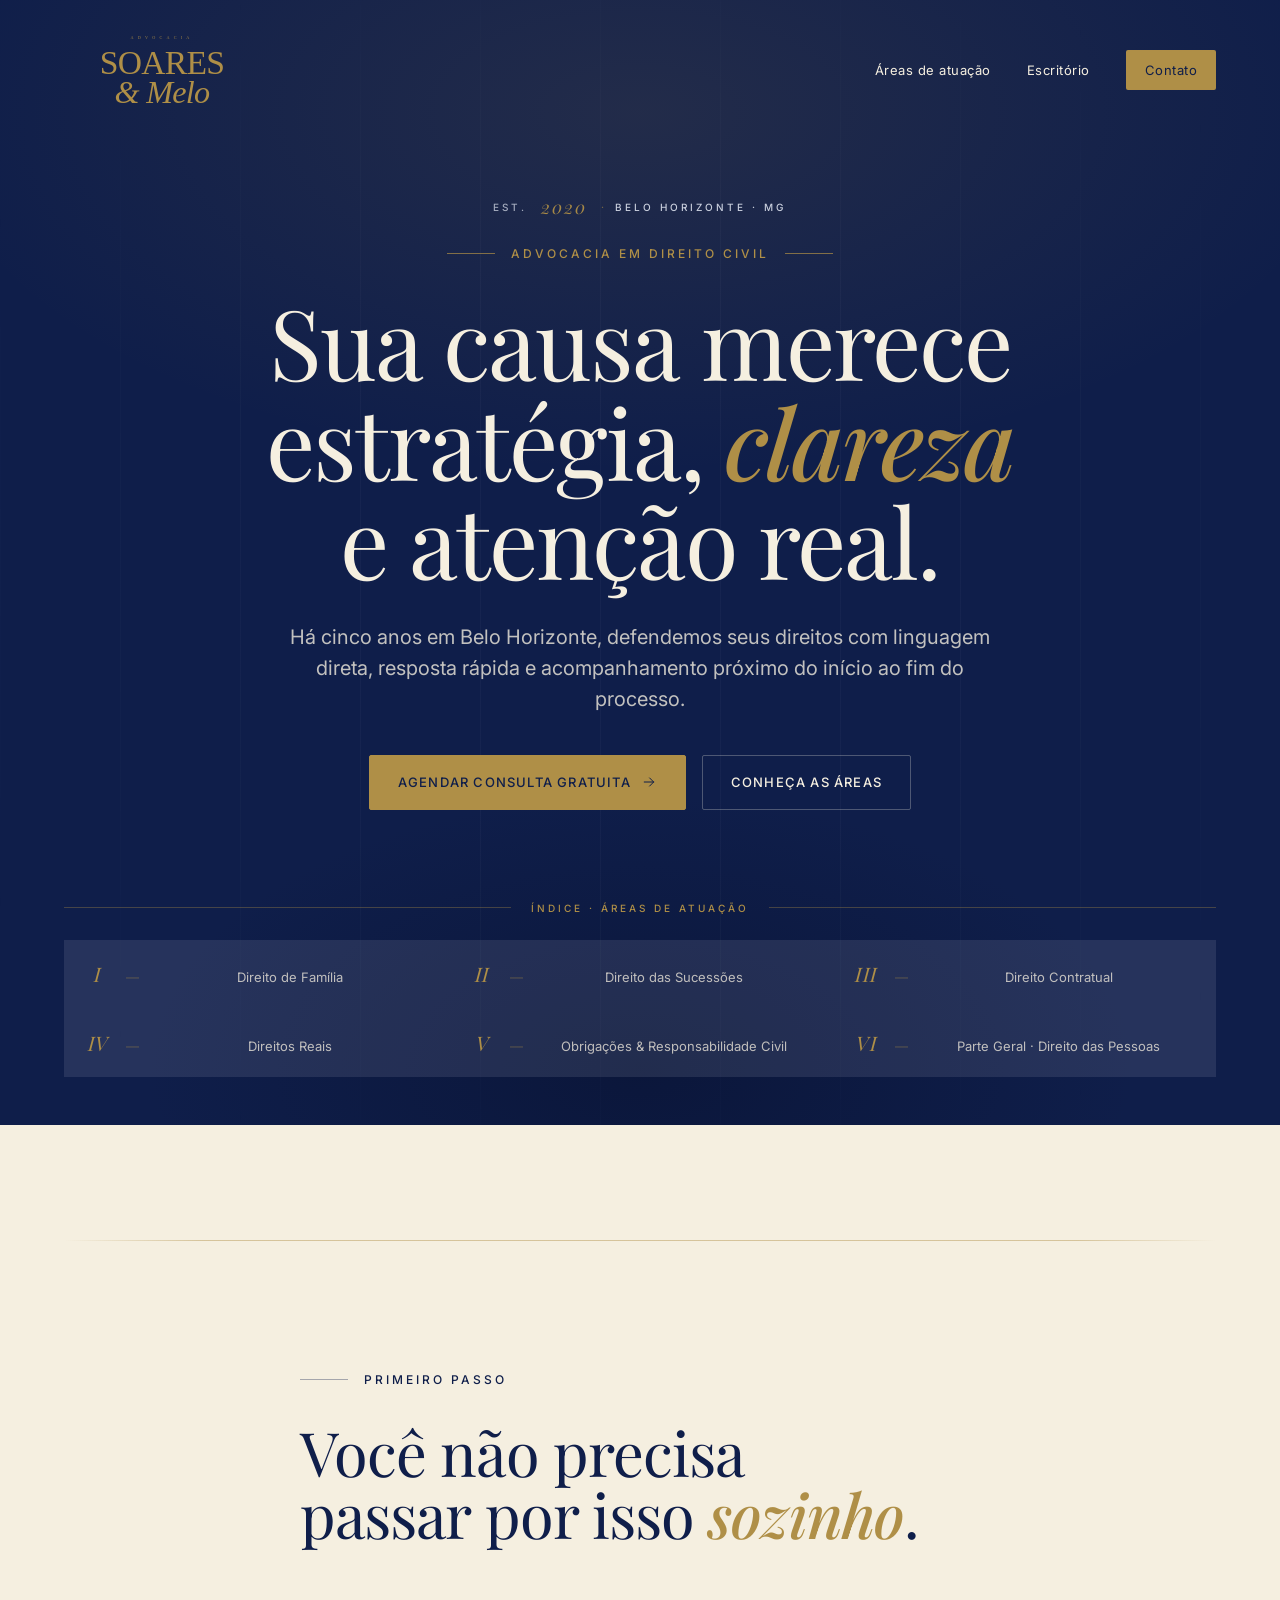
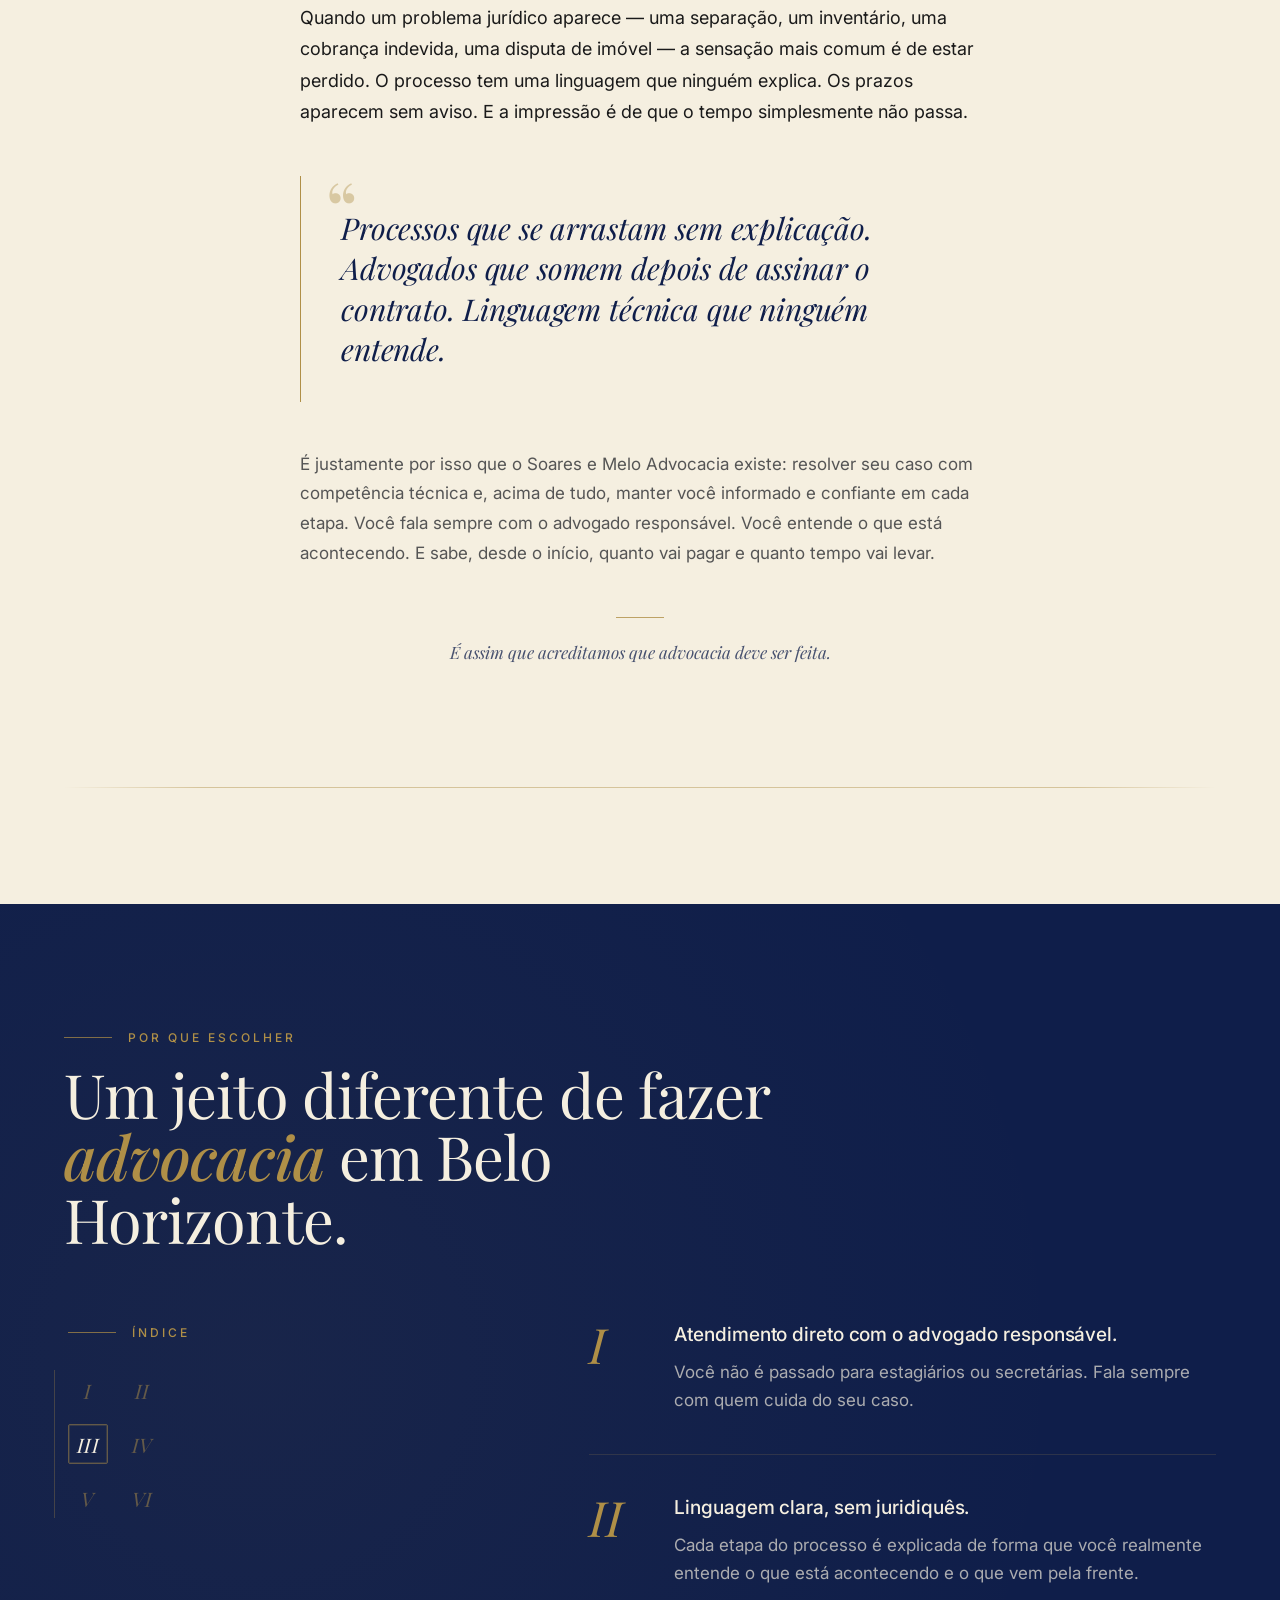
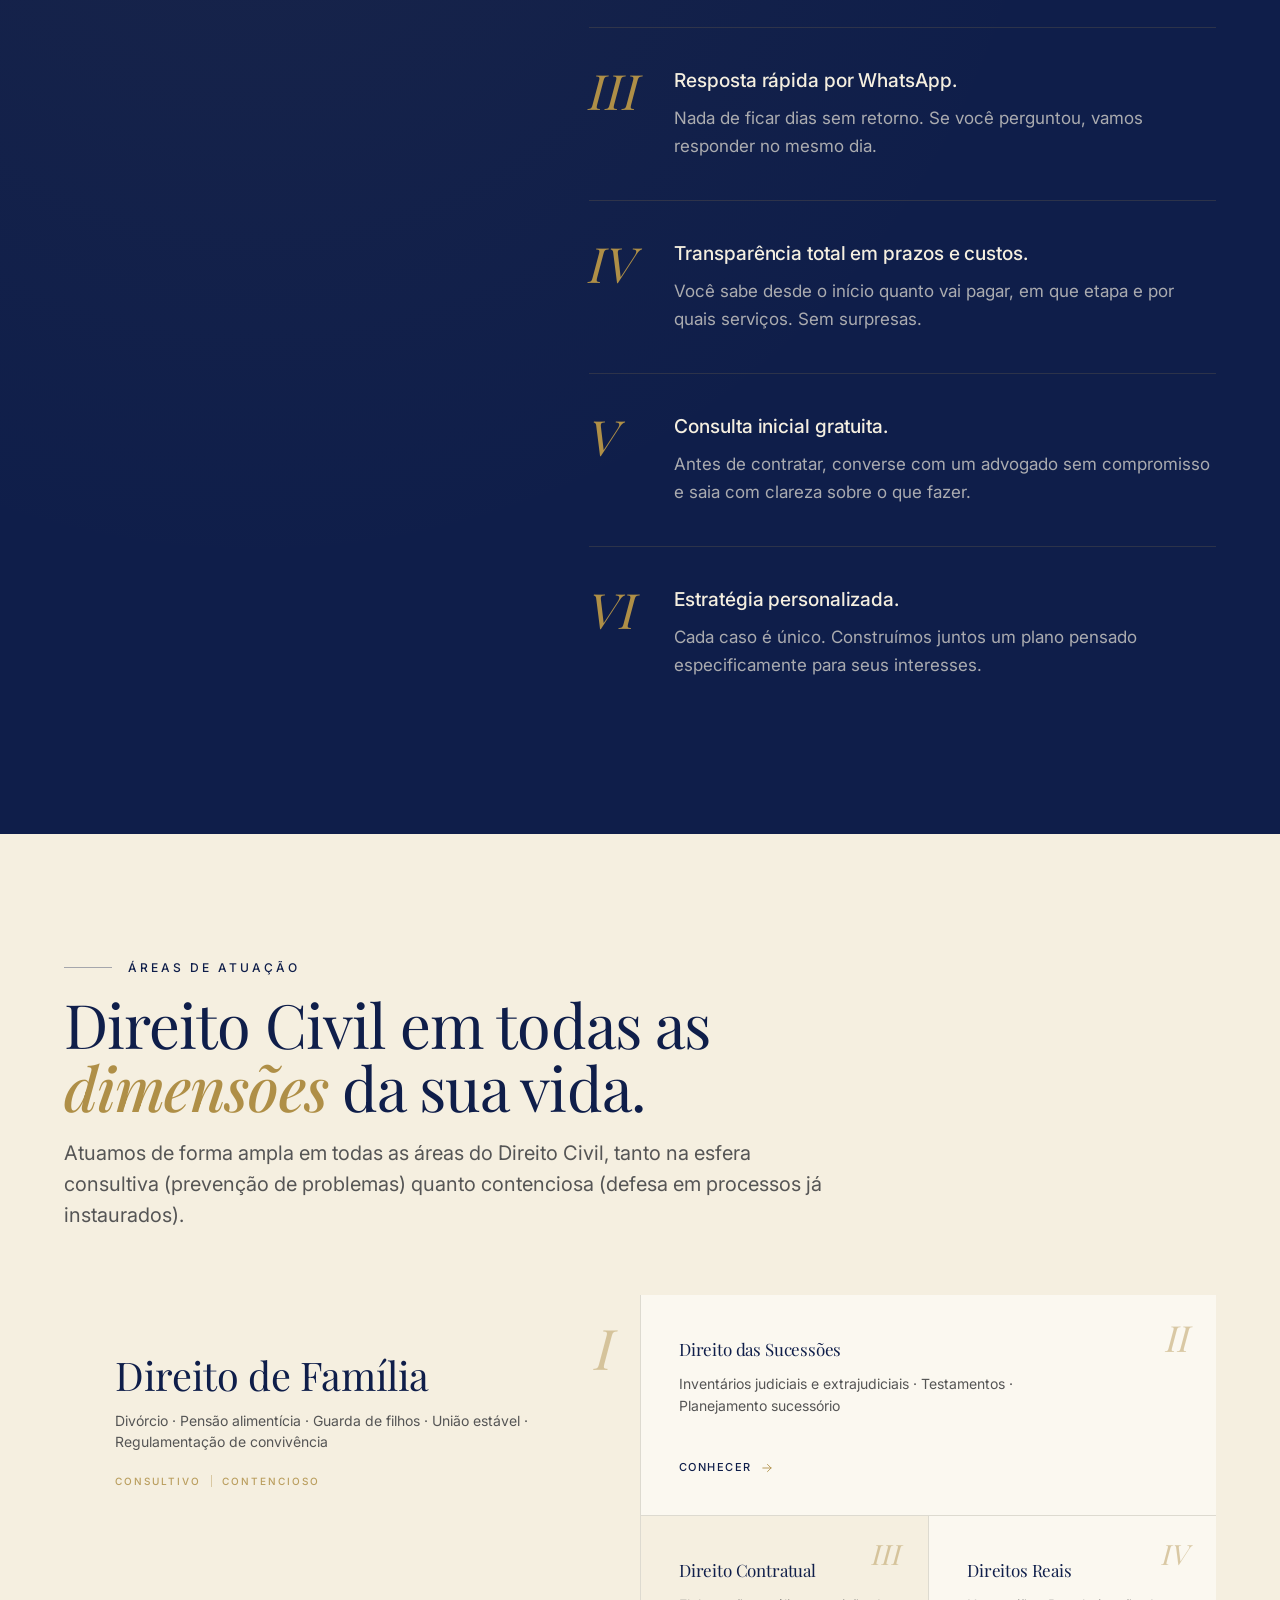
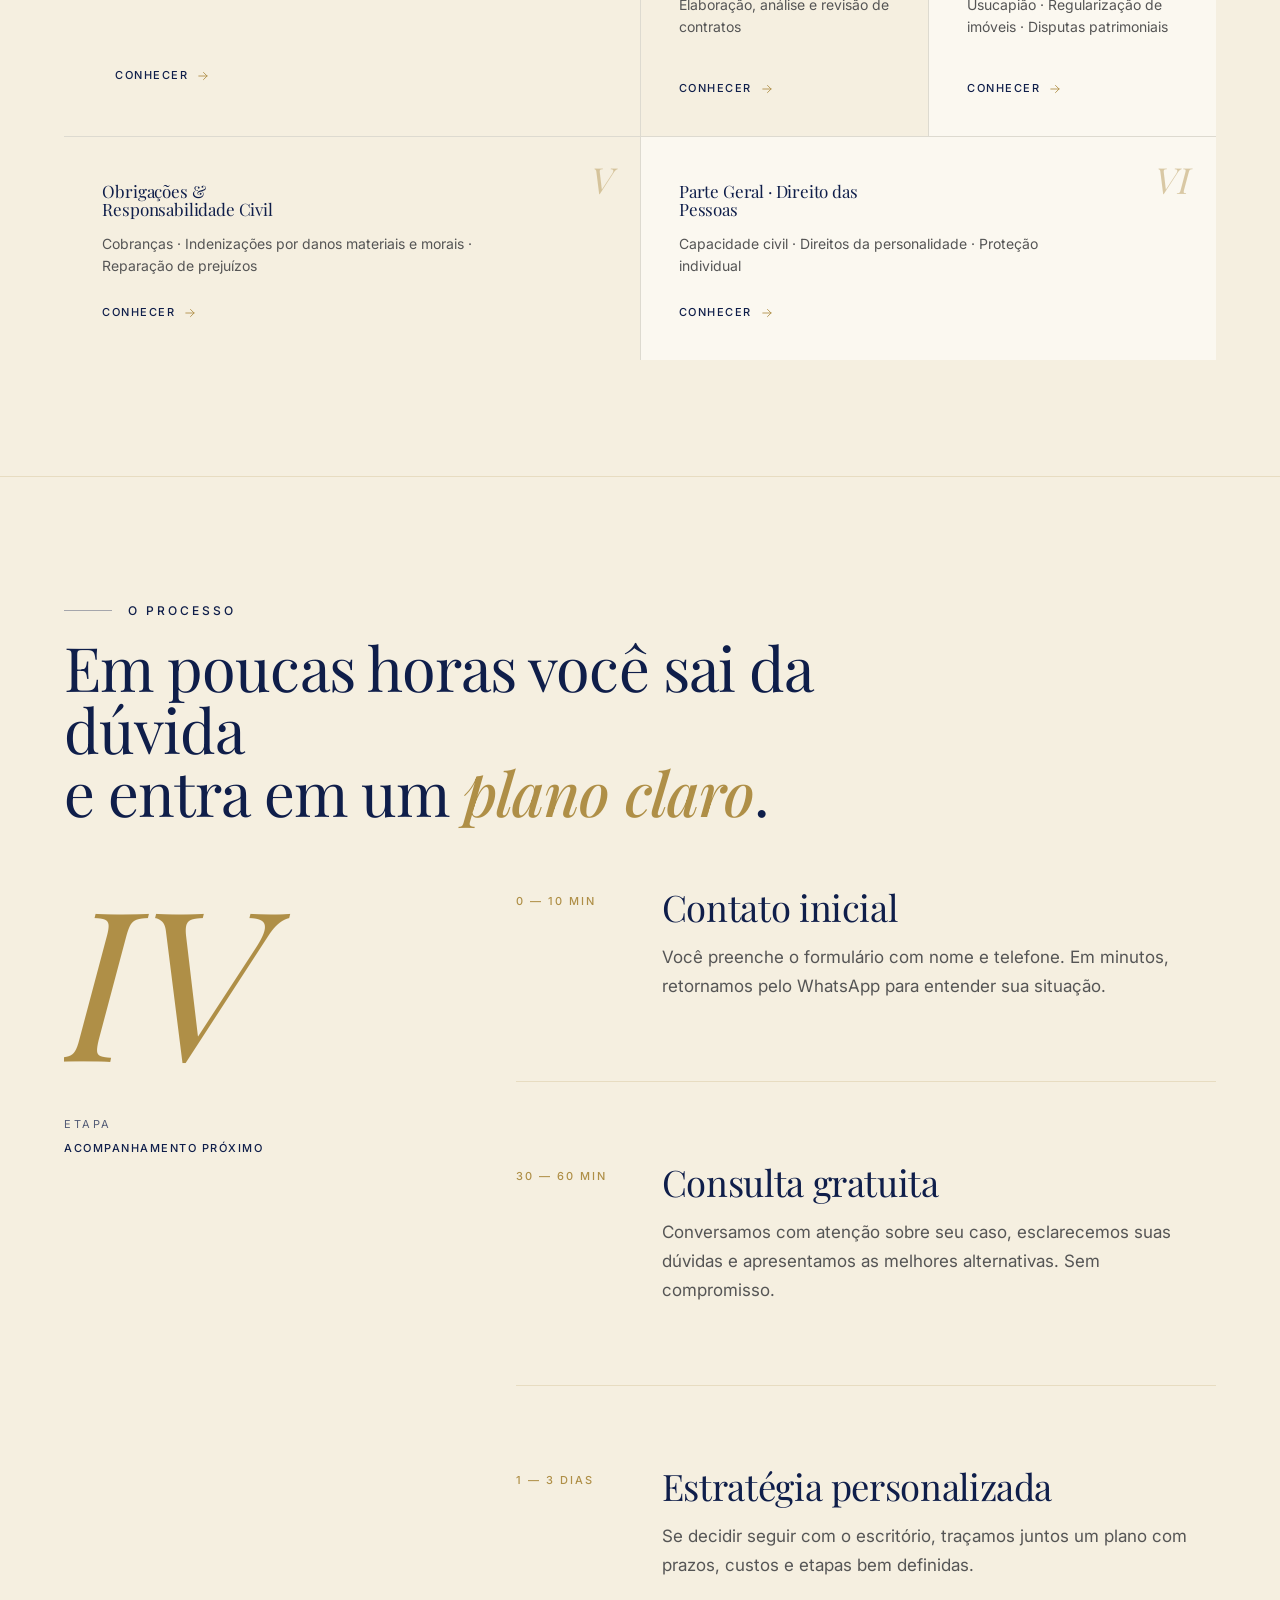
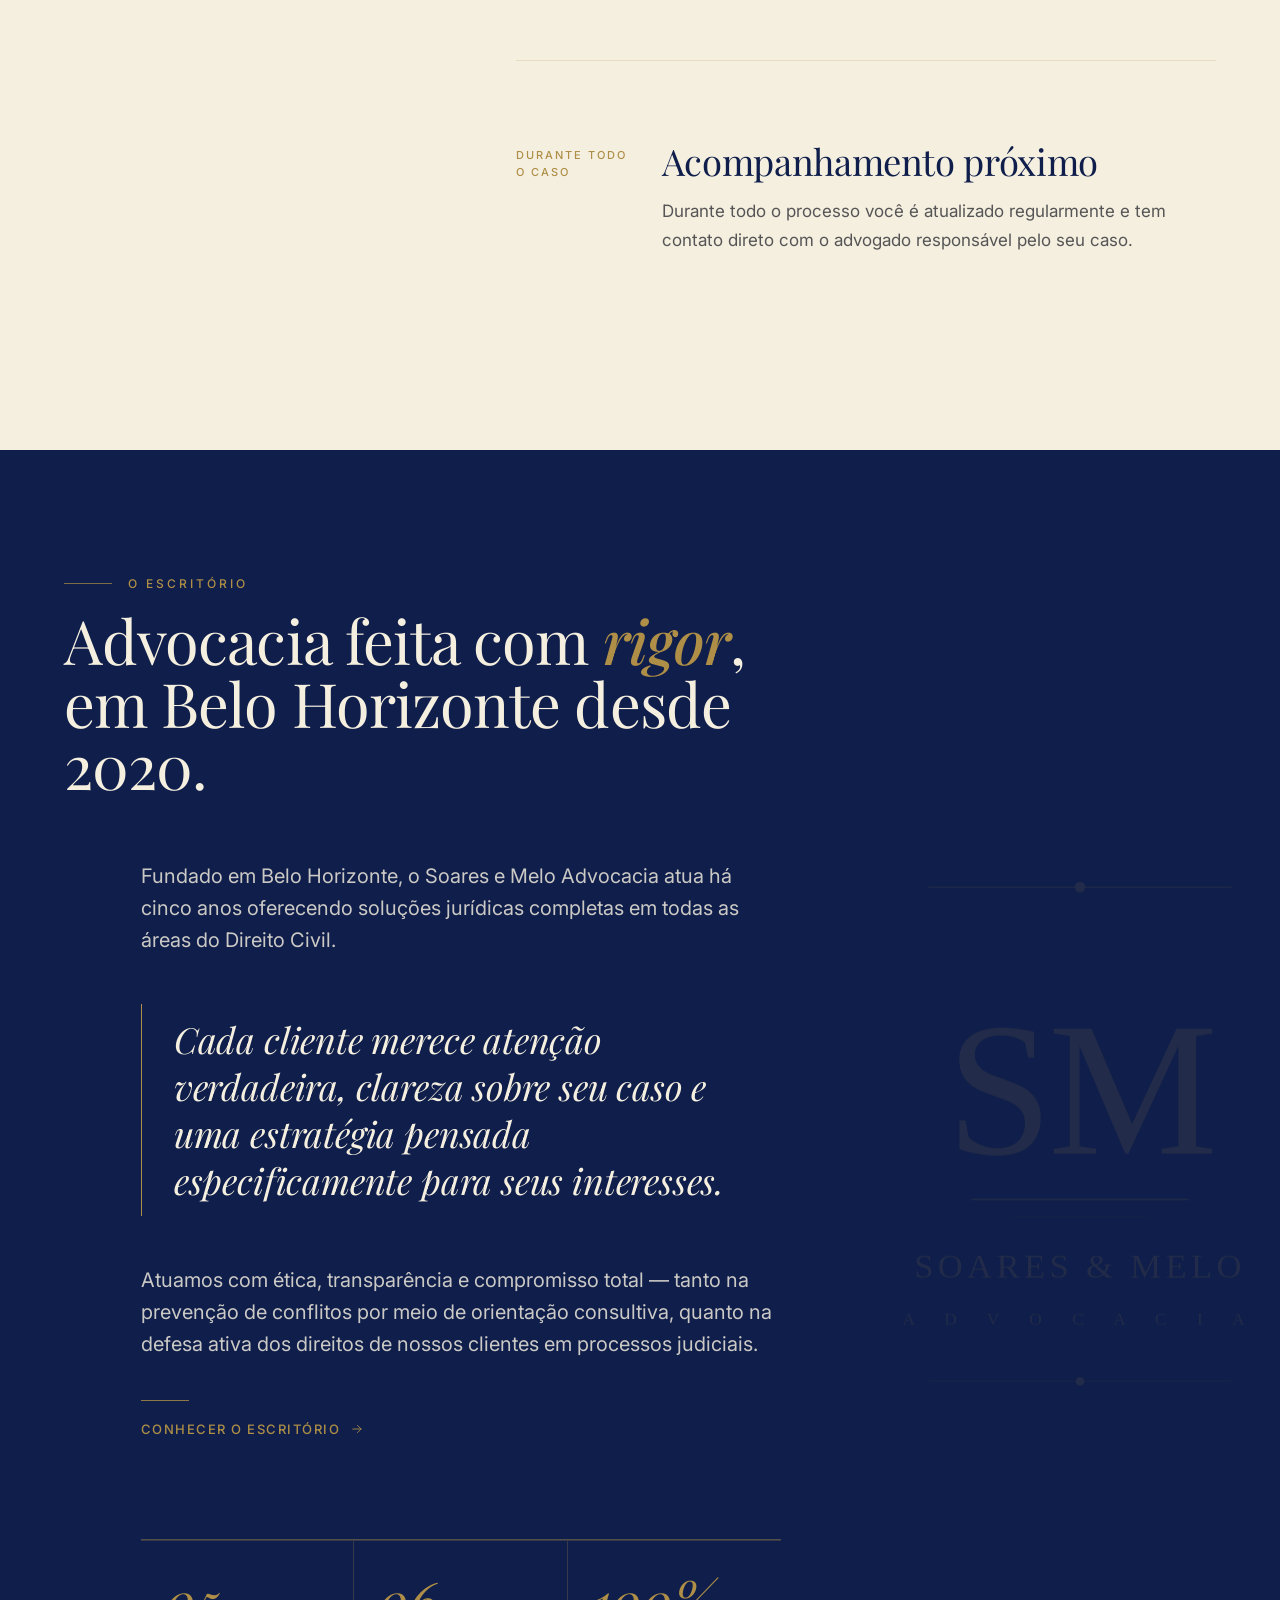
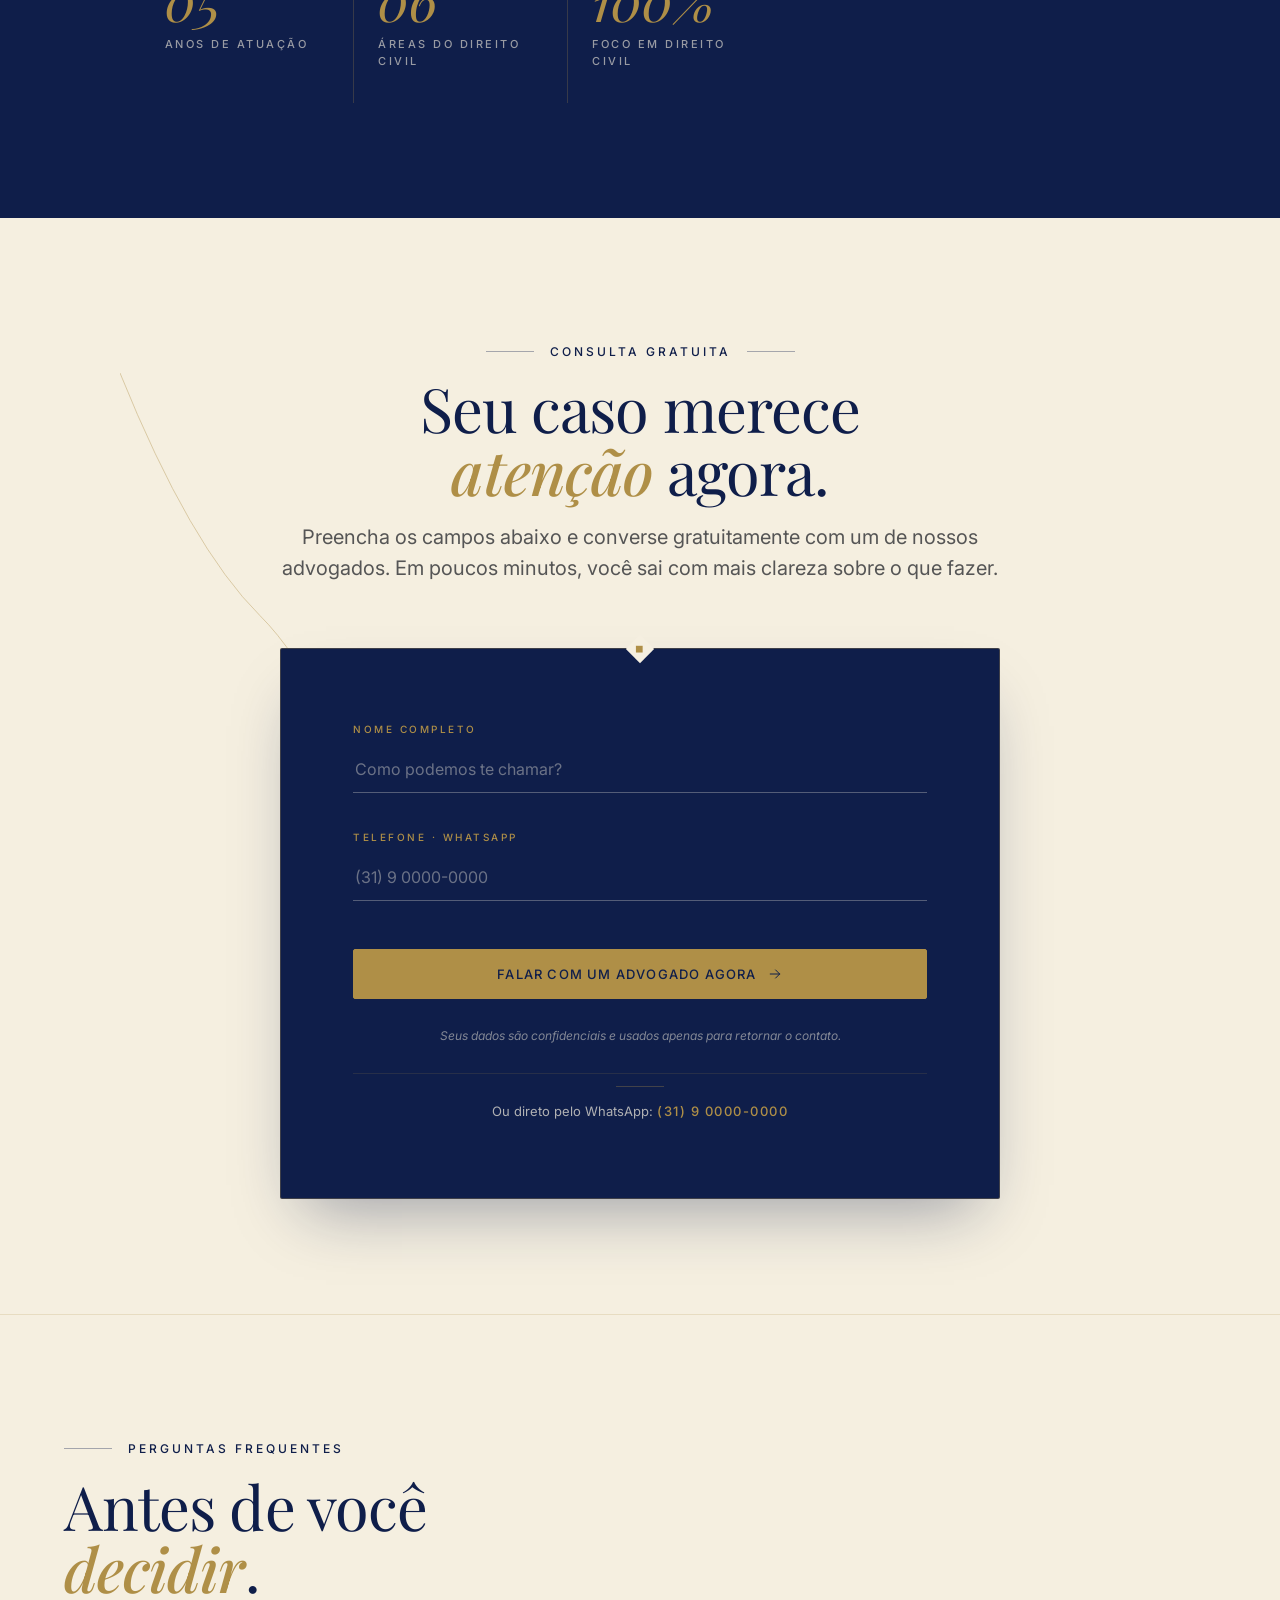
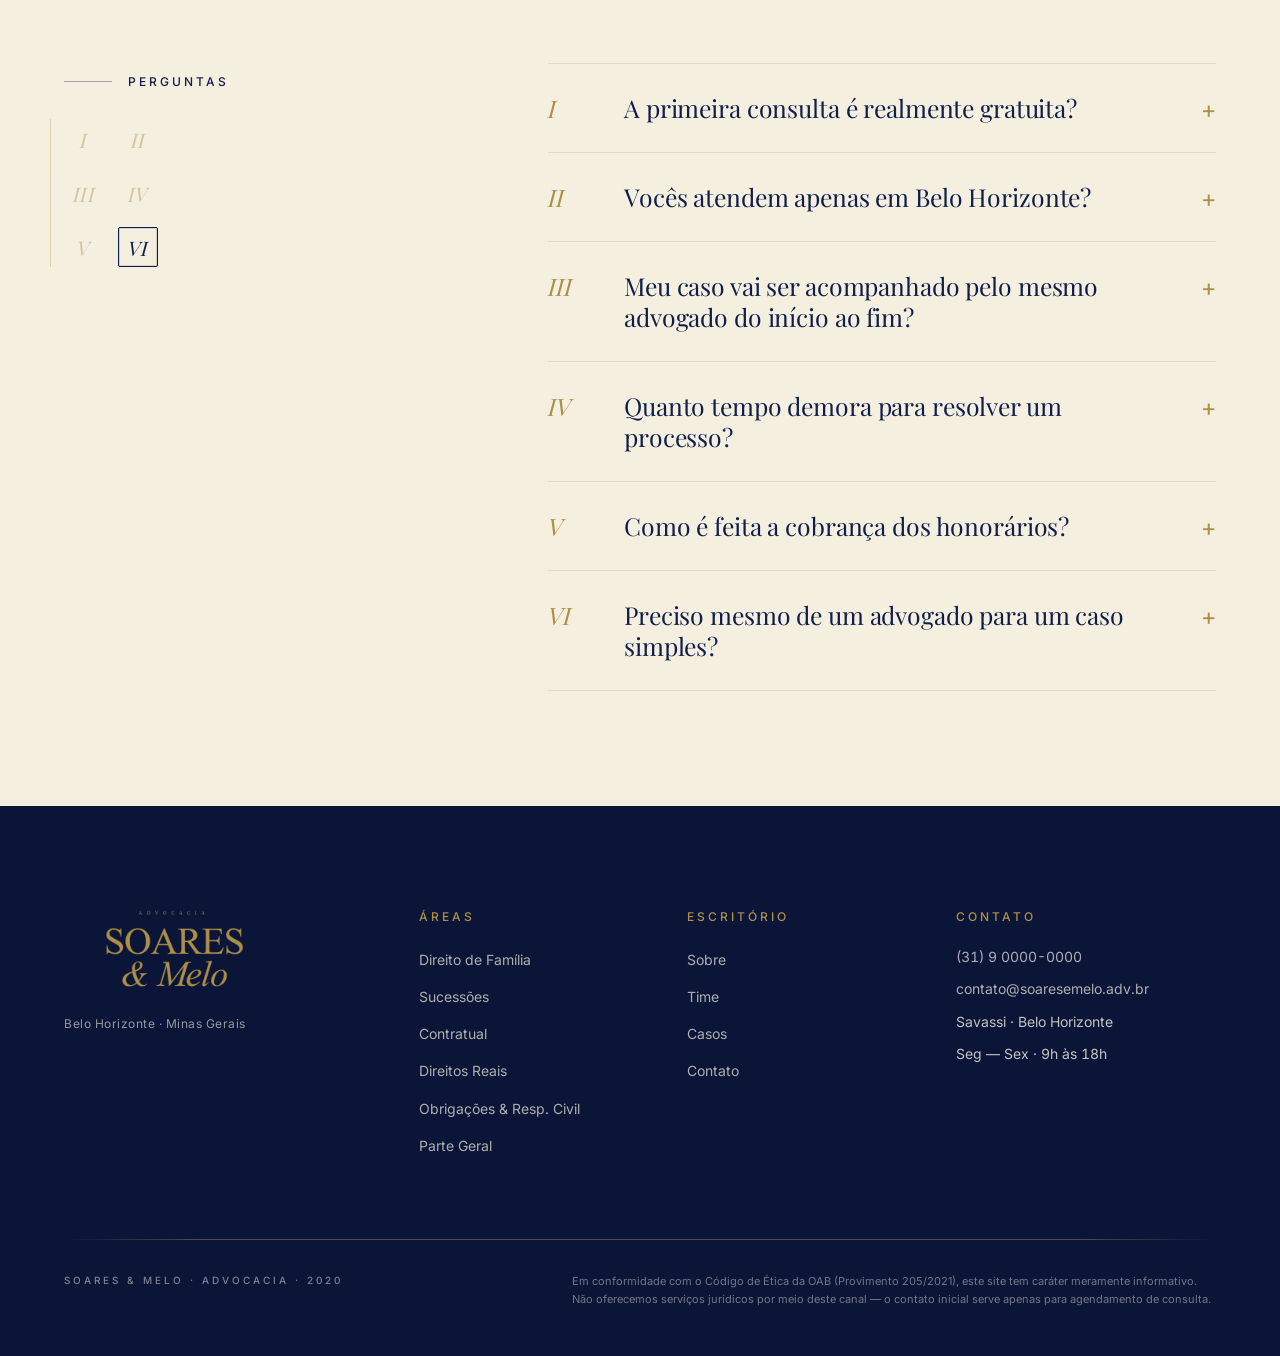
==== commit 8e9b7d3f: "Otimizações: CLS zero, logo LCP prioritário, fontes reduzidas, mobile refinado - width/height numéri" ====
--- a/index.html
+++ b/index.html
@@ -8,7 +8,7 @@
 
   <link rel="preconnect" href="https://fonts.googleapis.com" />
   <link rel="preconnect" href="https://fonts.gstatic.com" crossorigin />
-  <link href="https://fonts.googleapis.com/css2?family=Playfair+Display:ital,wght@0,400;0,500;0,600;1,400;1,500;1,600&family=Inter:wght@300;400;500;600&display=swap" rel="stylesheet" />
+  <link href="https://fonts.googleapis.com/css2?family=Playfair+Display:ital,wght@0,400;0,500;1,400;1,500&family=Inter:wght@400;500&display=swap" rel="stylesheet" />
 
   <link rel="stylesheet" href="style.css" />
 </head>
@@ -18,8 +18,8 @@
 <header class="site-header" data-scroll="top">
   <div class="site-header__inner">
     <a class="brand-mark" href="#top" aria-label="Soares e Melo Advocacia">
-      <img class="brand-mark__hero" src="brand/svg/soares-melo-editorial-ouro.svg" alt="Soares e Melo Advocacia" />
-      <img class="brand-mark__compact" src="brand/svg/soares-melo-mini-ouro.svg" alt="Soares e Melo" />
+      <img class="brand-mark__hero" src="brand/svg/soares-melo-editorial-ouro.svg" alt="Soares e Melo Advocacia" width="196" height="84" fetchpriority="high" />
+      <img class="brand-mark__compact" src="brand/svg/soares-melo-mini-ouro.svg" alt="Soares e Melo" width="88" height="44" />
     </a>
     <nav class="site-nav" aria-label="Principal">
       <a href="#areas">Áreas de atuação</a>
@@ -48,7 +48,7 @@
         <span class="kicker__rule" aria-hidden="true"></span>
       </p>
 
-      <h1 class="hero__title stagger" style="--d:.3s">
+      <h1 class="hero__title">
         Sua causa merece<br />
         estratégia, <em>clareza</em><br />
         e&nbsp;atenção real.
@@ -79,12 +79,12 @@
         <span class="hair" aria-hidden="true"></span>
       </div>
       <ol class="areas-list">
-        <li><span class="num">I</span><span class="sep">—</span><a href="../familia/">Direito de Família</a></li>
-        <li><span class="num">II</span><span class="sep">—</span><a href="../sucessoes/">Direito das Sucessões</a></li>
-        <li><span class="num">III</span><span class="sep">—</span><a href="../contratual/">Direito Contratual</a></li>
-        <li><span class="num">IV</span><span class="sep">—</span><a href="../reais/">Direitos Reais</a></li>
-        <li><span class="num">V</span><span class="sep">—</span><a href="../obrigacoes/">Obrigações &amp; Responsabilidade Civil</a></li>
-        <li><span class="num">VI</span><span class="sep">—</span><a href="../parte-geral/">Parte Geral · Direito das Pessoas</a></li>
+        <li><span class="num">I</span><span class="sep">—</span><a href="familia/">Direito de Família</a></li>
+        <li><span class="num">II</span><span class="sep">—</span><a href="sucessoes/">Direito das Sucessões</a></li>
+        <li><span class="num">III</span><span class="sep">—</span><a href="contratual/">Direito Contratual</a></li>
+        <li><span class="num">IV</span><span class="sep">—</span><a href="reais/">Direitos Reais</a></li>
+        <li><span class="num">V</span><span class="sep">—</span><a href="obrigacoes/">Obrigações &amp; Responsabilidade Civil</a></li>
+        <li><span class="num">VI</span><span class="sep">—</span><a href="parte-geral/">Parte Geral · Direito das Pessoas</a></li>
       </ol>
     </footer>
   </section>
@@ -241,7 +241,7 @@
 
       <div class="bento">
 
-        <a href="../familia/" class="bento__cell bento__cell--lg" data-area="familia" style="--d:0s">
+        <a href="familia/" class="bento__cell bento__cell--lg" data-area="familia" style="--d:0s">
           <span class="bento__numeral">I</span>
           <div class="bento__content">
             <h3>Direito de Família</h3>
@@ -258,7 +258,7 @@
           </div>
         </a>
 
-        <a href="../sucessoes/" class="bento__cell bento__cell--md-horizontal" data-area="sucessoes" style="--d:.08s">
+        <a href="sucessoes/" class="bento__cell bento__cell--md-horizontal" data-area="sucessoes" style="--d:.08s">
           <span class="bento__numeral">II</span>
           <div class="bento__content">
             <h3>Direito das Sucessões</h3>
@@ -270,7 +270,7 @@
           </div>
         </a>
 
-        <a href="../contratual/" class="bento__cell bento__cell--sm" data-area="contratual" style="--d:.14s">
+        <a href="contratual/" class="bento__cell bento__cell--sm" data-area="contratual" style="--d:.14s">
           <span class="bento__numeral">III</span>
           <div class="bento__content">
             <h3>Direito Contratual</h3>
@@ -282,7 +282,7 @@
           </div>
         </a>
 
-        <a href="../reais/" class="bento__cell bento__cell--sm" data-area="reais" style="--d:.2s">
+        <a href="reais/" class="bento__cell bento__cell--sm" data-area="reais" style="--d:.2s">
           <span class="bento__numeral">IV</span>
           <div class="bento__content">
             <h3>Direitos Reais</h3>
@@ -294,7 +294,7 @@
           </div>
         </a>
 
-        <a href="../obrigacoes/" class="bento__cell bento__cell--md-horizontal" data-area="obrigacoes" style="--d:.26s">
+        <a href="obrigacoes/" class="bento__cell bento__cell--md-horizontal" data-area="obrigacoes" style="--d:.26s">
           <span class="bento__numeral">V</span>
           <div class="bento__content">
             <h3>Obrigações &amp; Responsabilidade Civil</h3>
@@ -306,7 +306,7 @@
           </div>
         </a>
 
-        <a href="../parte-geral/" class="bento__cell bento__cell--md-horizontal" data-area="parte-geral" style="--d:.32s">
+        <a href="parte-geral/" class="bento__cell bento__cell--md-horizontal" data-area="parte-geral" style="--d:.32s">
           <span class="bento__numeral">VI</span>
           <div class="bento__content">
             <h3>Parte Geral &middot; Direito das Pessoas</h3>
@@ -634,12 +634,12 @@
       <div class="site-footer__col">
         <p class="kicker kicker--gold">Áreas</p>
         <ul>
-          <li><a href="../familia/">Direito de Família</a></li>
-          <li><a href="../sucessoes/">Sucessões</a></li>
-          <li><a href="../contratual/">Contratual</a></li>
-          <li><a href="../reais/">Direitos Reais</a></li>
-          <li><a href="../obrigacoes/">Obrigações &amp; Resp. Civil</a></li>
-          <li><a href="../parte-geral/">Parte Geral</a></li>
+          <li><a href="familia/">Direito de Família</a></li>
+          <li><a href="sucessoes/">Sucessões</a></li>
+          <li><a href="contratual/">Contratual</a></li>
+          <li><a href="reais/">Direitos Reais</a></li>
+          <li><a href="obrigacoes/">Obrigações &amp; Resp. Civil</a></li>
+          <li><a href="parte-geral/">Parte Geral</a></li>
         </ul>
       </div>
 
--- a/style.css
+++ b/style.css
@@ -309,7 +309,7 @@
   font-size: var(--fs-lede);
   line-height: 1.55;
   color: rgba(245,239,224,.78);
-  font-weight: 300;
+  font-weight: 400;
 }
 
 .hero__actions {
@@ -434,7 +434,7 @@
 .areas-list .sep {
   color: rgba(175,143,71,.4);
   font-family: var(--sans);
-  font-weight: 300;
+  font-weight: 400;
 }
 .areas-list a {
   position: relative;
@@ -580,7 +580,7 @@
   margin-top: 20px;
   max-width: 62ch;
   font-size: var(--fs-lede);
-  font-weight: 300;
+  font-weight: 400;
   line-height: 1.55;
   color: #555;
 }
@@ -795,7 +795,7 @@
 }
 .diferencial__body h3 {
   font-family: var(--sans);
-  font-weight: 600;
+  font-weight: 500;
   font-size: clamp(16px, 0.4vw + 14px, 20px);
   letter-spacing: -0.005em;
   line-height: 1.35;
@@ -1140,7 +1140,7 @@
 }
 .sobre__prose p {
   font-family: var(--sans);
-  font-weight: 300;
+  font-weight: 400;
   font-size: var(--fs-lede);
   line-height: 1.6;
   color: rgba(245,239,224,.82);
@@ -1430,7 +1430,7 @@
 .faq__toggle {
   justify-self: end;
   font-family: var(--sans);
-  font-weight: 300;
+  font-weight: 400;
   font-size: 24px;
   color: var(--gold);
   transition: transform .35s cubic-bezier(.2,.7,.2,1);
@@ -1556,7 +1556,7 @@
 }
 .legal-disclaimer {
   font-family: var(--sans);
-  font-weight: 300;
+  font-weight: 400;
   font-size: 11px;
   line-height: 1.65;
   color: rgba(245,239,224,.45);
@@ -1661,13 +1661,18 @@
 @media (max-width: 720px) {
   .site-nav { gap: 20px; }
   .site-nav a:not(.site-nav__cta) { display: none; }
-  .brand-mark__hero { height: 44px; }
-
-  .hero { padding: 100px var(--page-pad-x) 30px; }
-  .hero__ordinal { display: none; }
-  .hero__title { letter-spacing: -0.015em; }
+  .brand-mark__hero { height: 48px; }
+  .site-header[data-scroll="scrolled"] .brand-mark__hero { height: 40px; }
+
+  .hero { padding: 90px var(--page-pad-x) 30px; min-height: auto; }
+  .hero__ordinal { font-size: 9px; margin-bottom: 20px; gap: 8px; }
+  .hero__ordinal .ordinal__year { font-size: 14px; }
+  .hero__title { letter-spacing: -0.015em; max-width: 100%; margin: 20px auto 24px; text-wrap: balance; }
+  .hero__lede { font-size: 16px; }
   .hero__actions { gap: 12px; flex-direction: column; align-items: stretch; }
-  .hero__actions .btn { width: 100%; }
+  .hero__actions .btn { width: 100%; justify-content: center; }
+  .hero__index { margin-top: 56px; }
+  .hero__index-kicker { font-size: 9px; letter-spacing: 2px; }
 
   .areas-list { grid-template-columns: 1fr; }
   .areas-list li { padding: 16px 18px; }
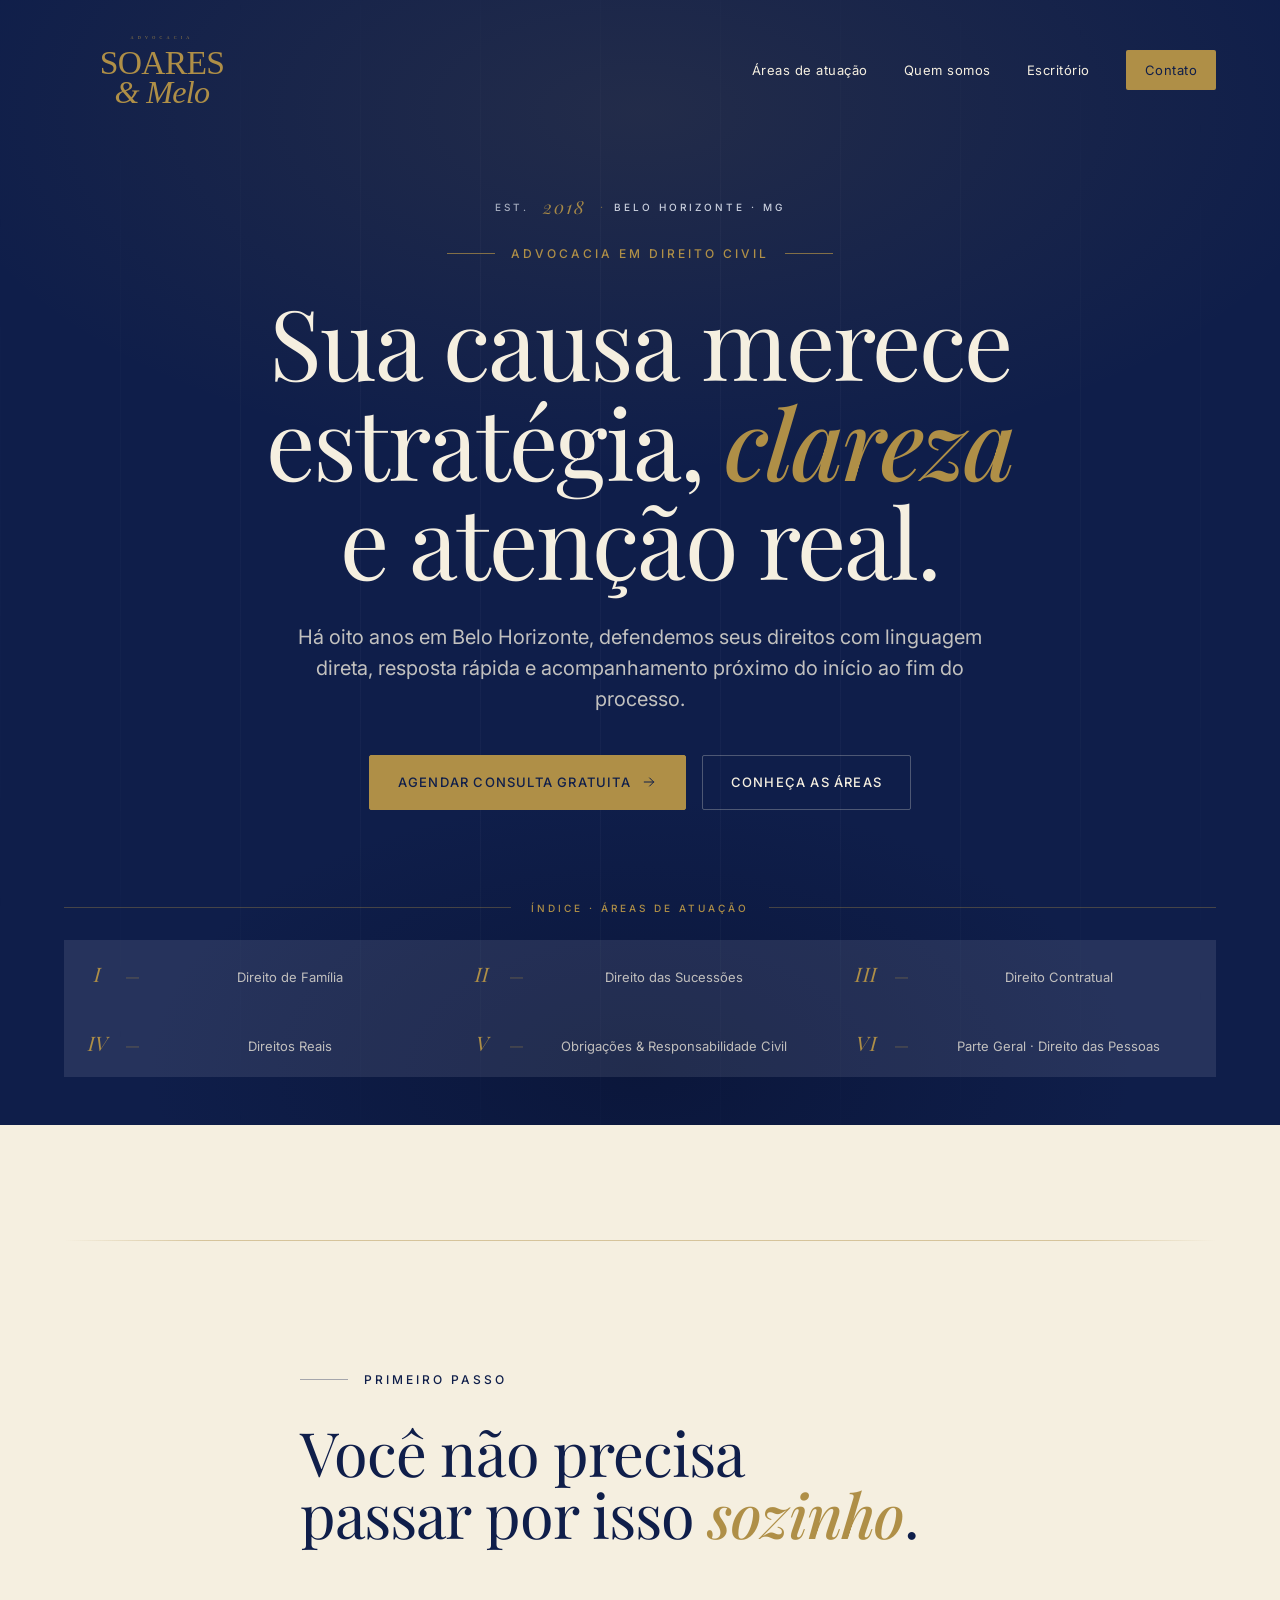
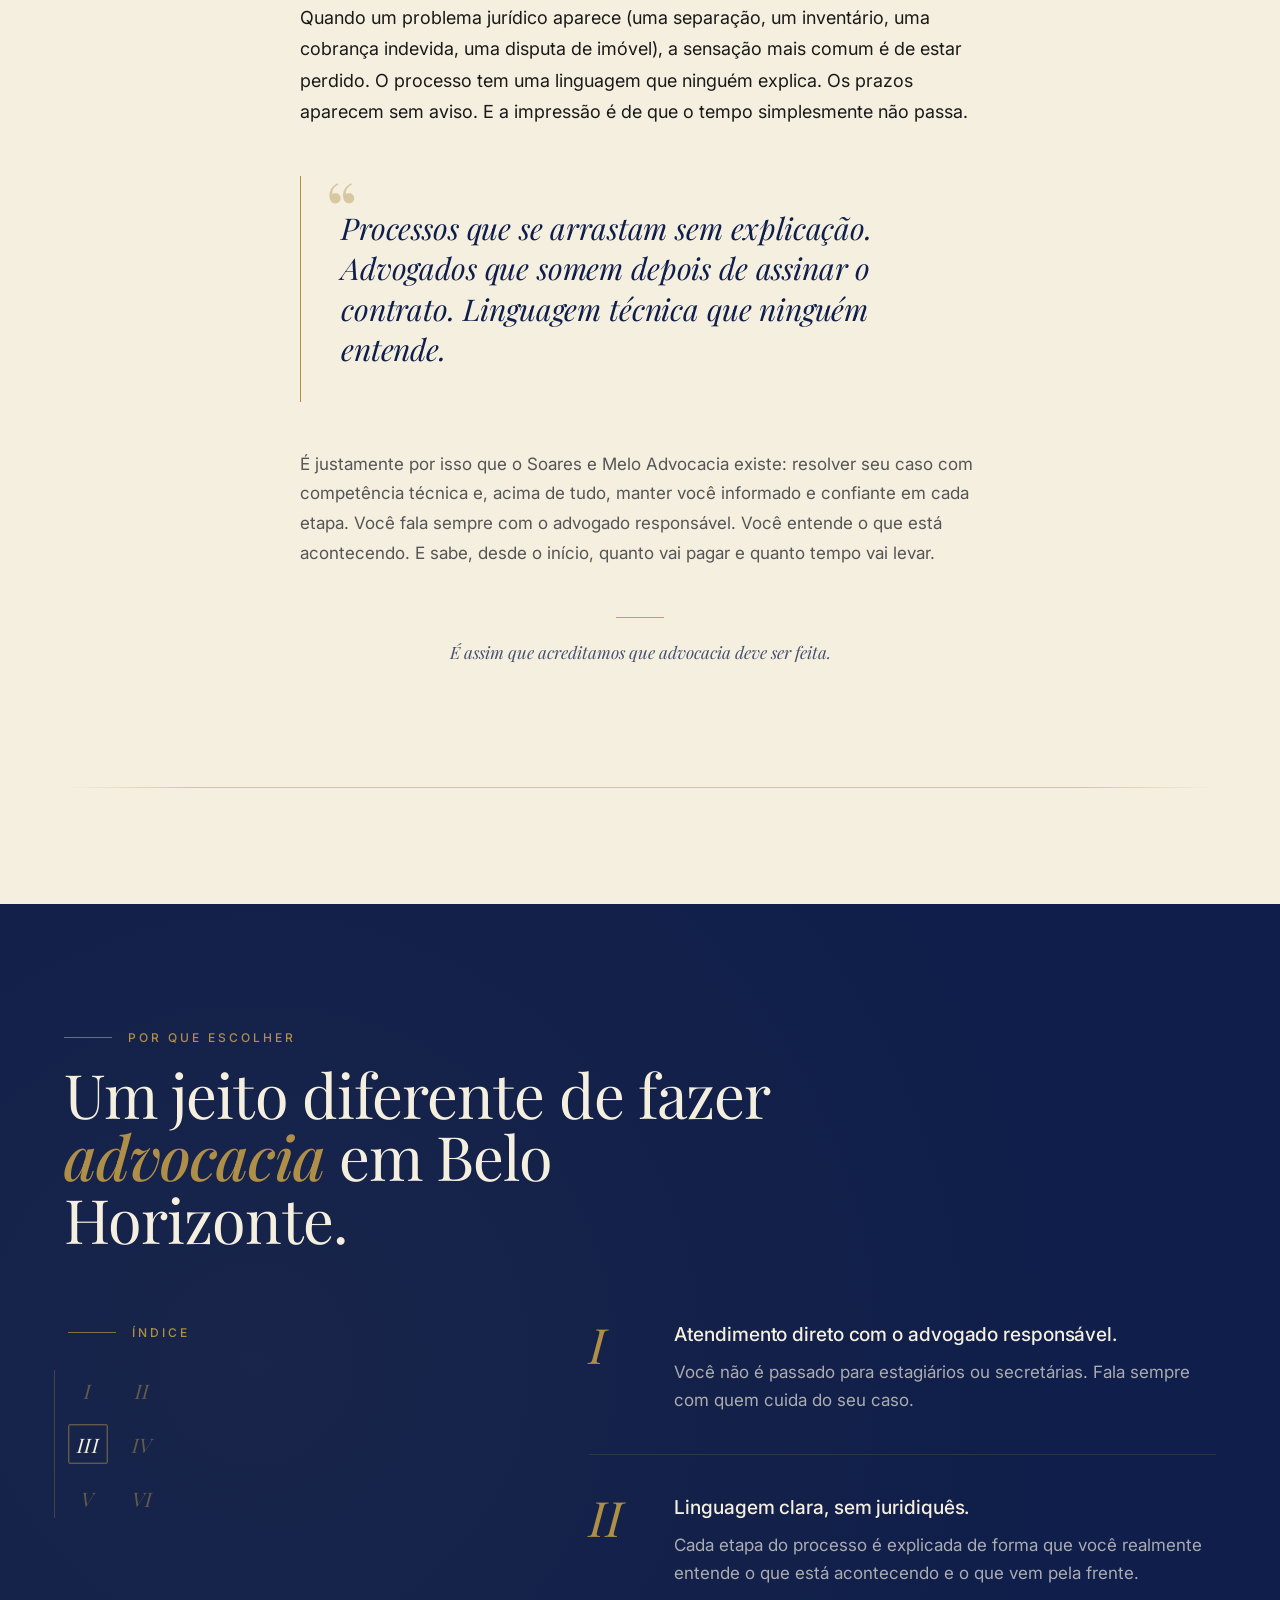
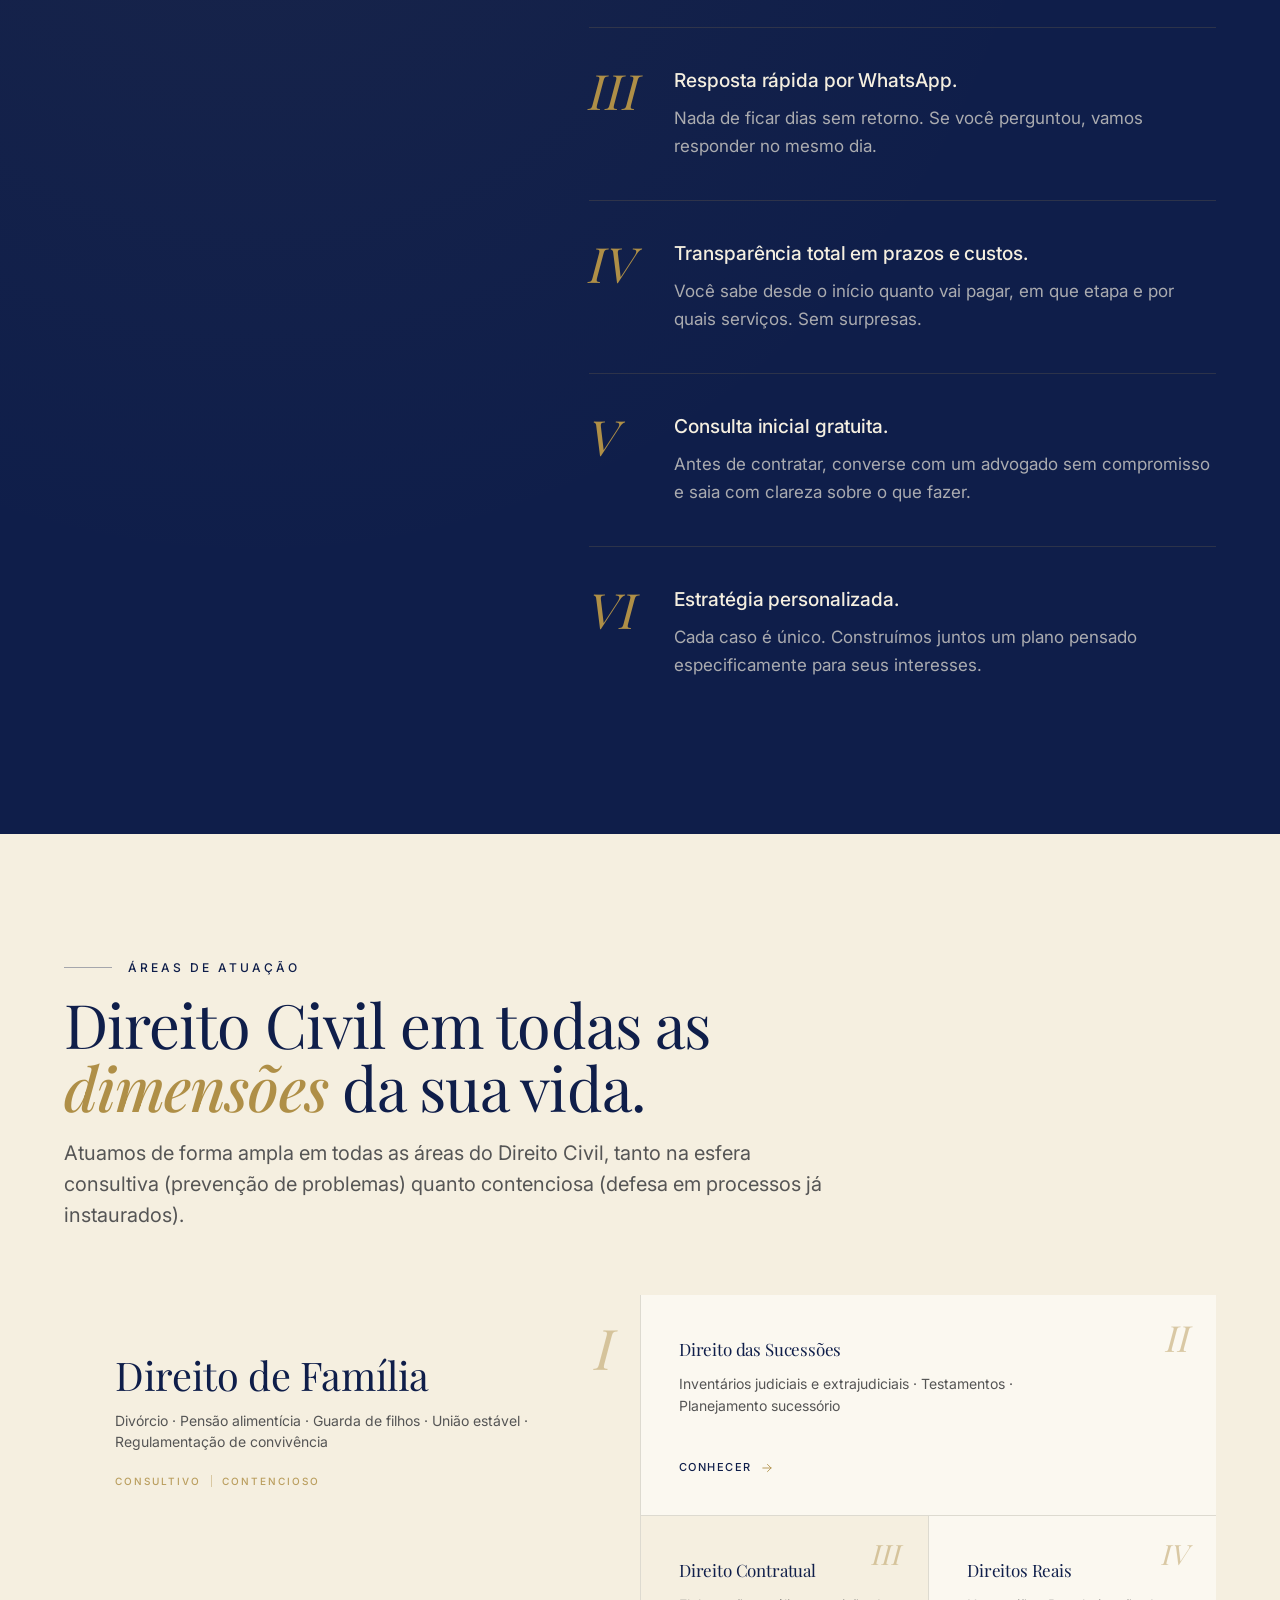
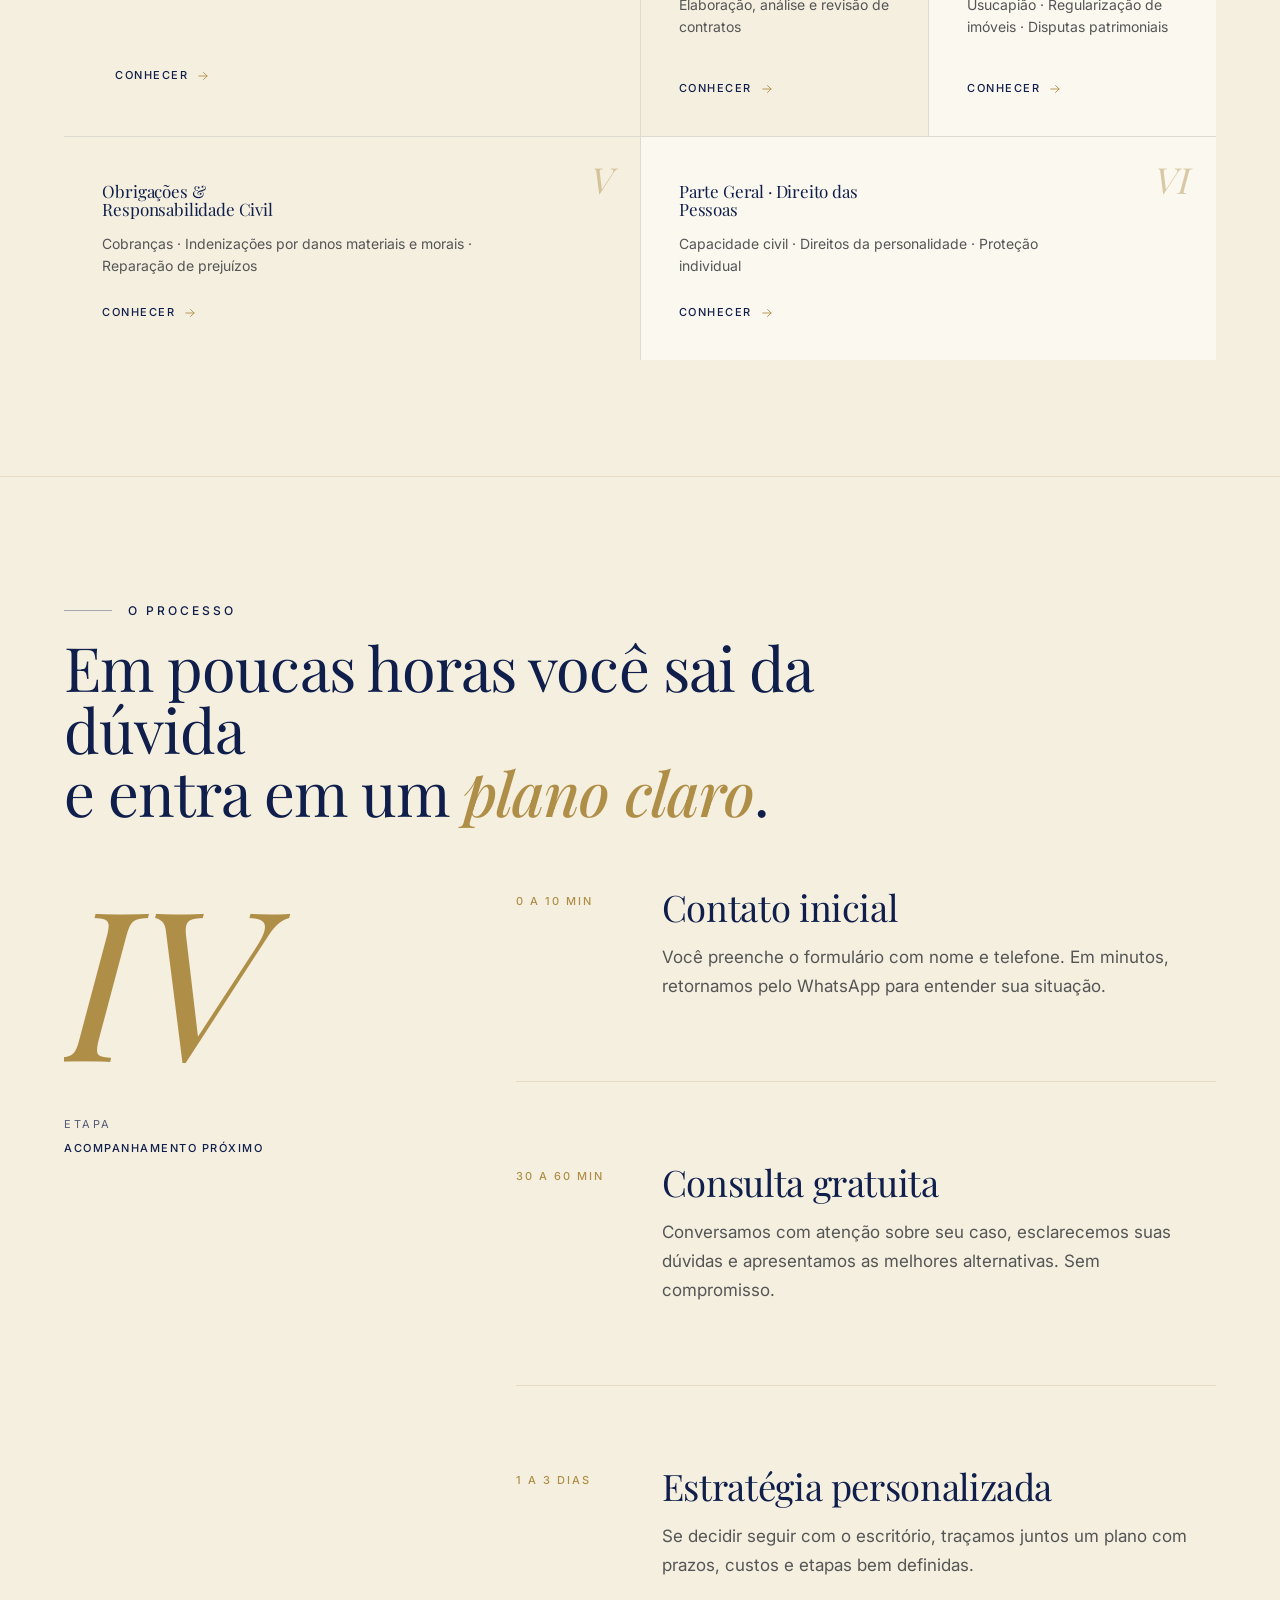
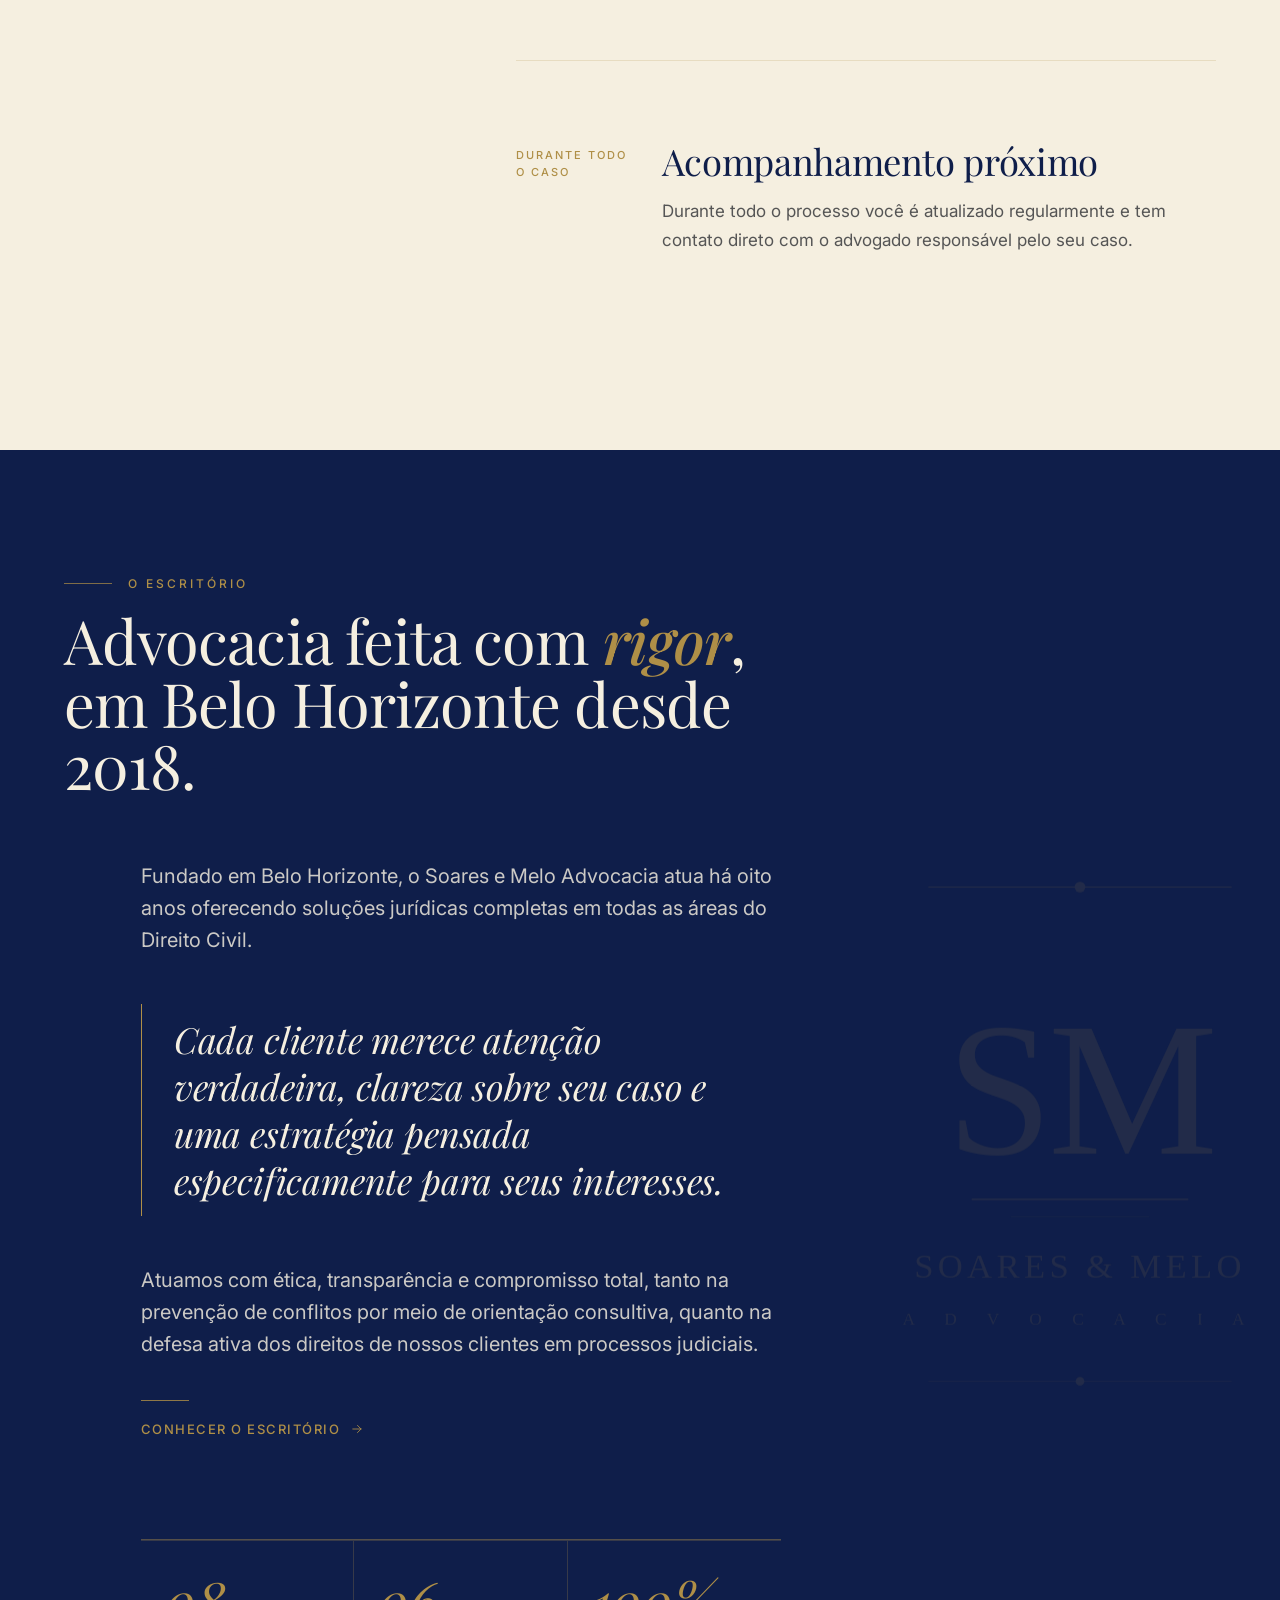
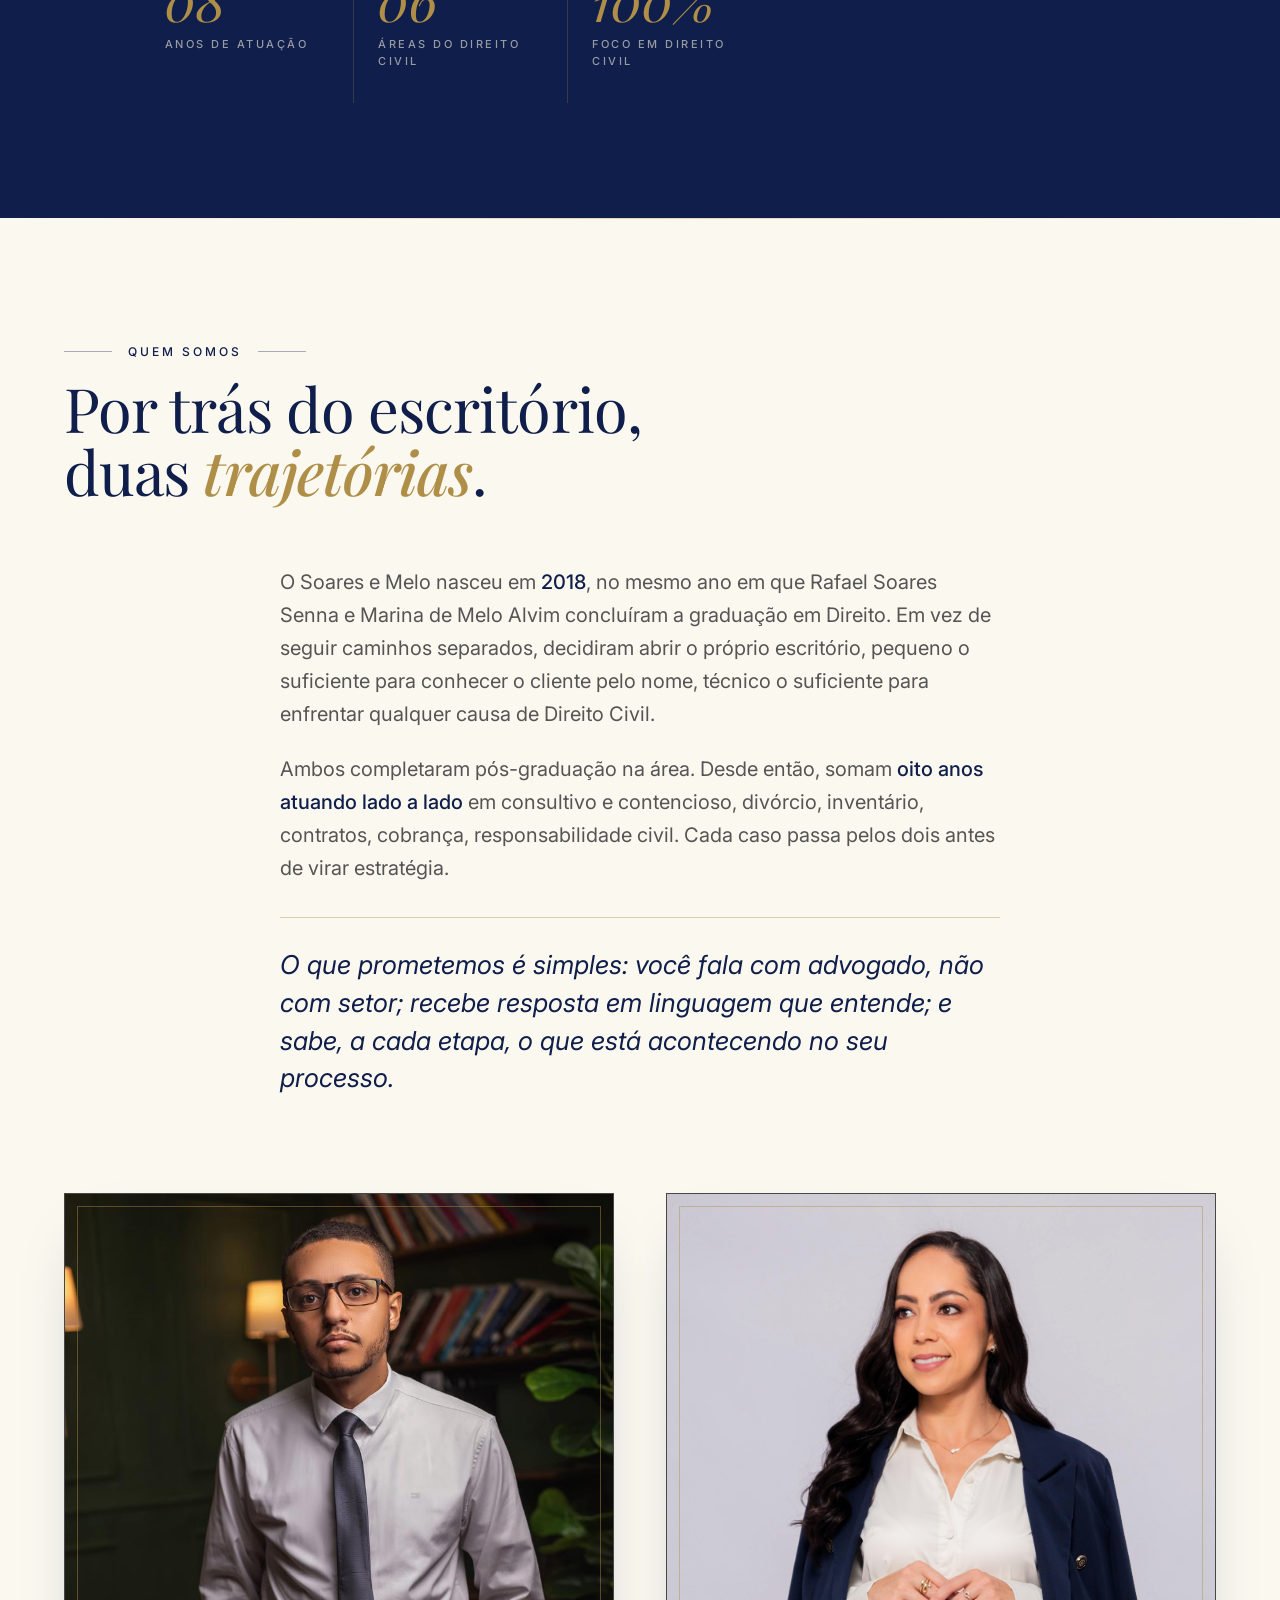
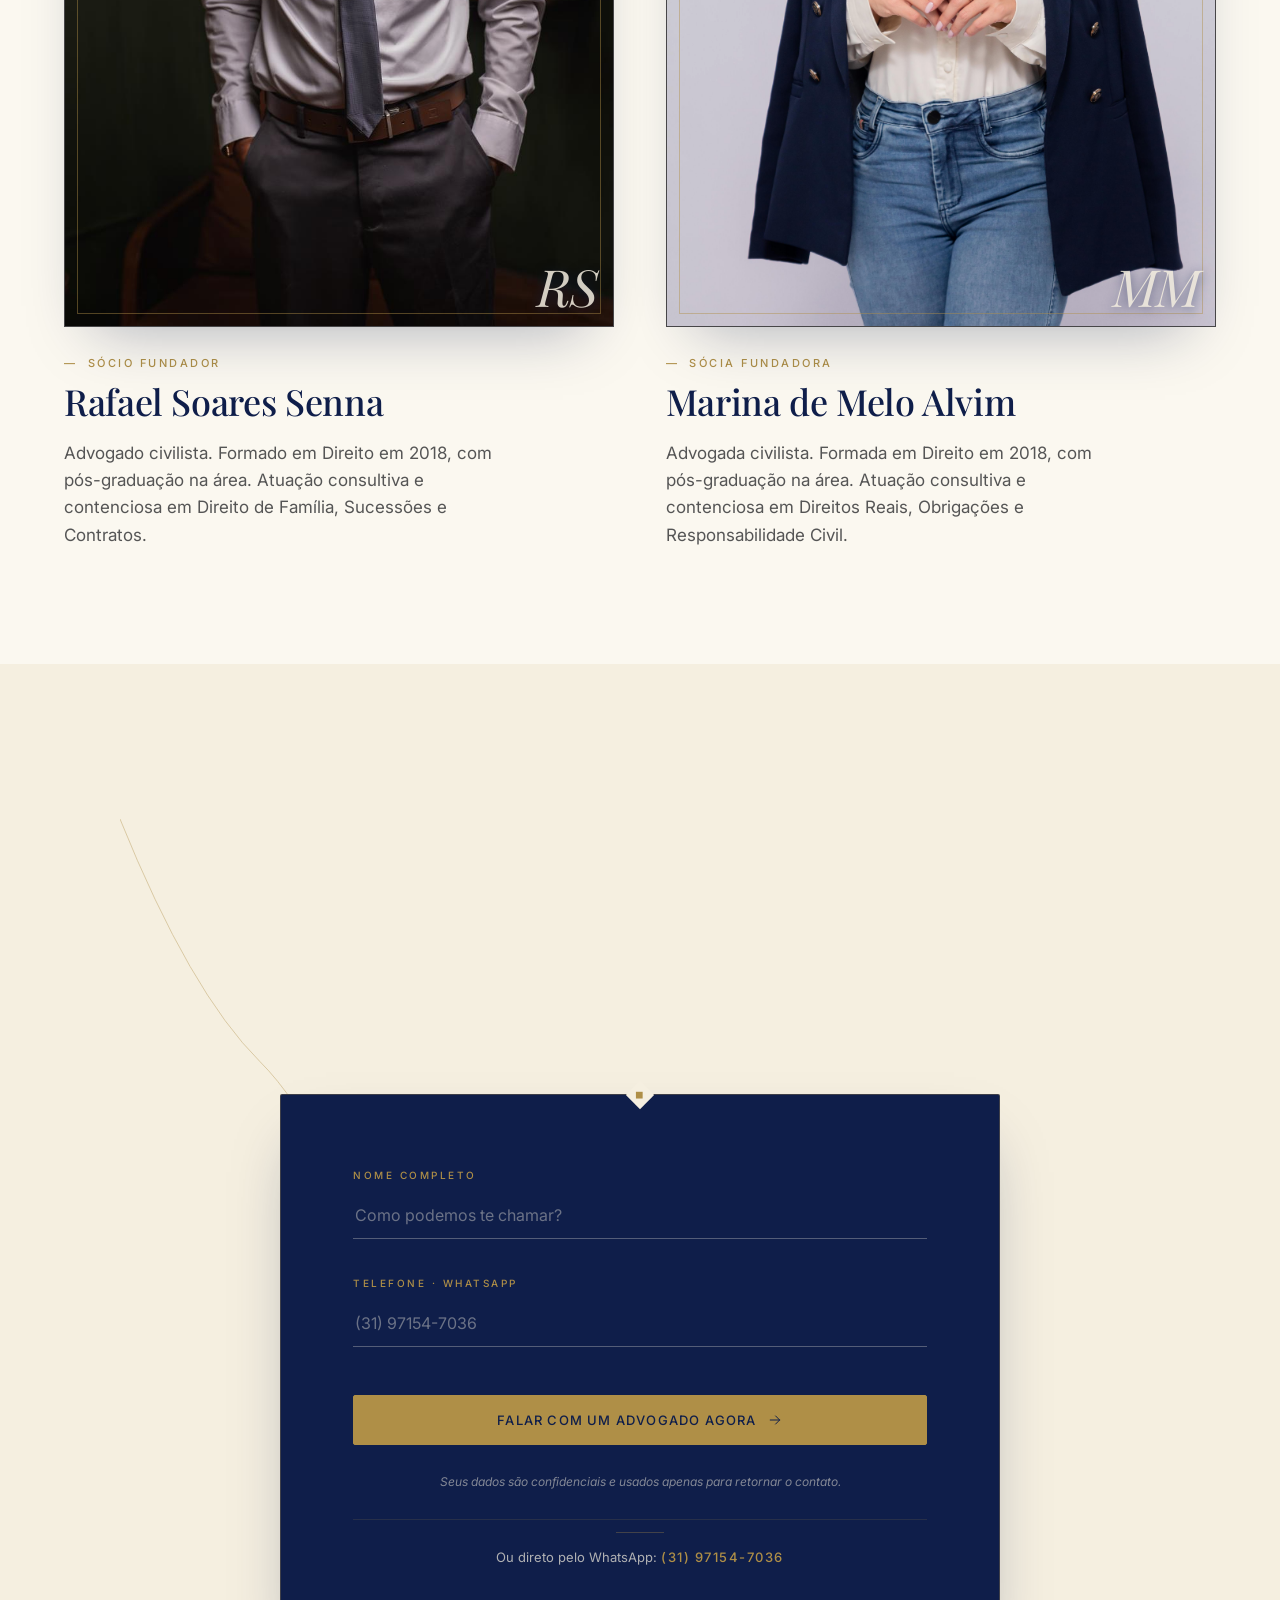
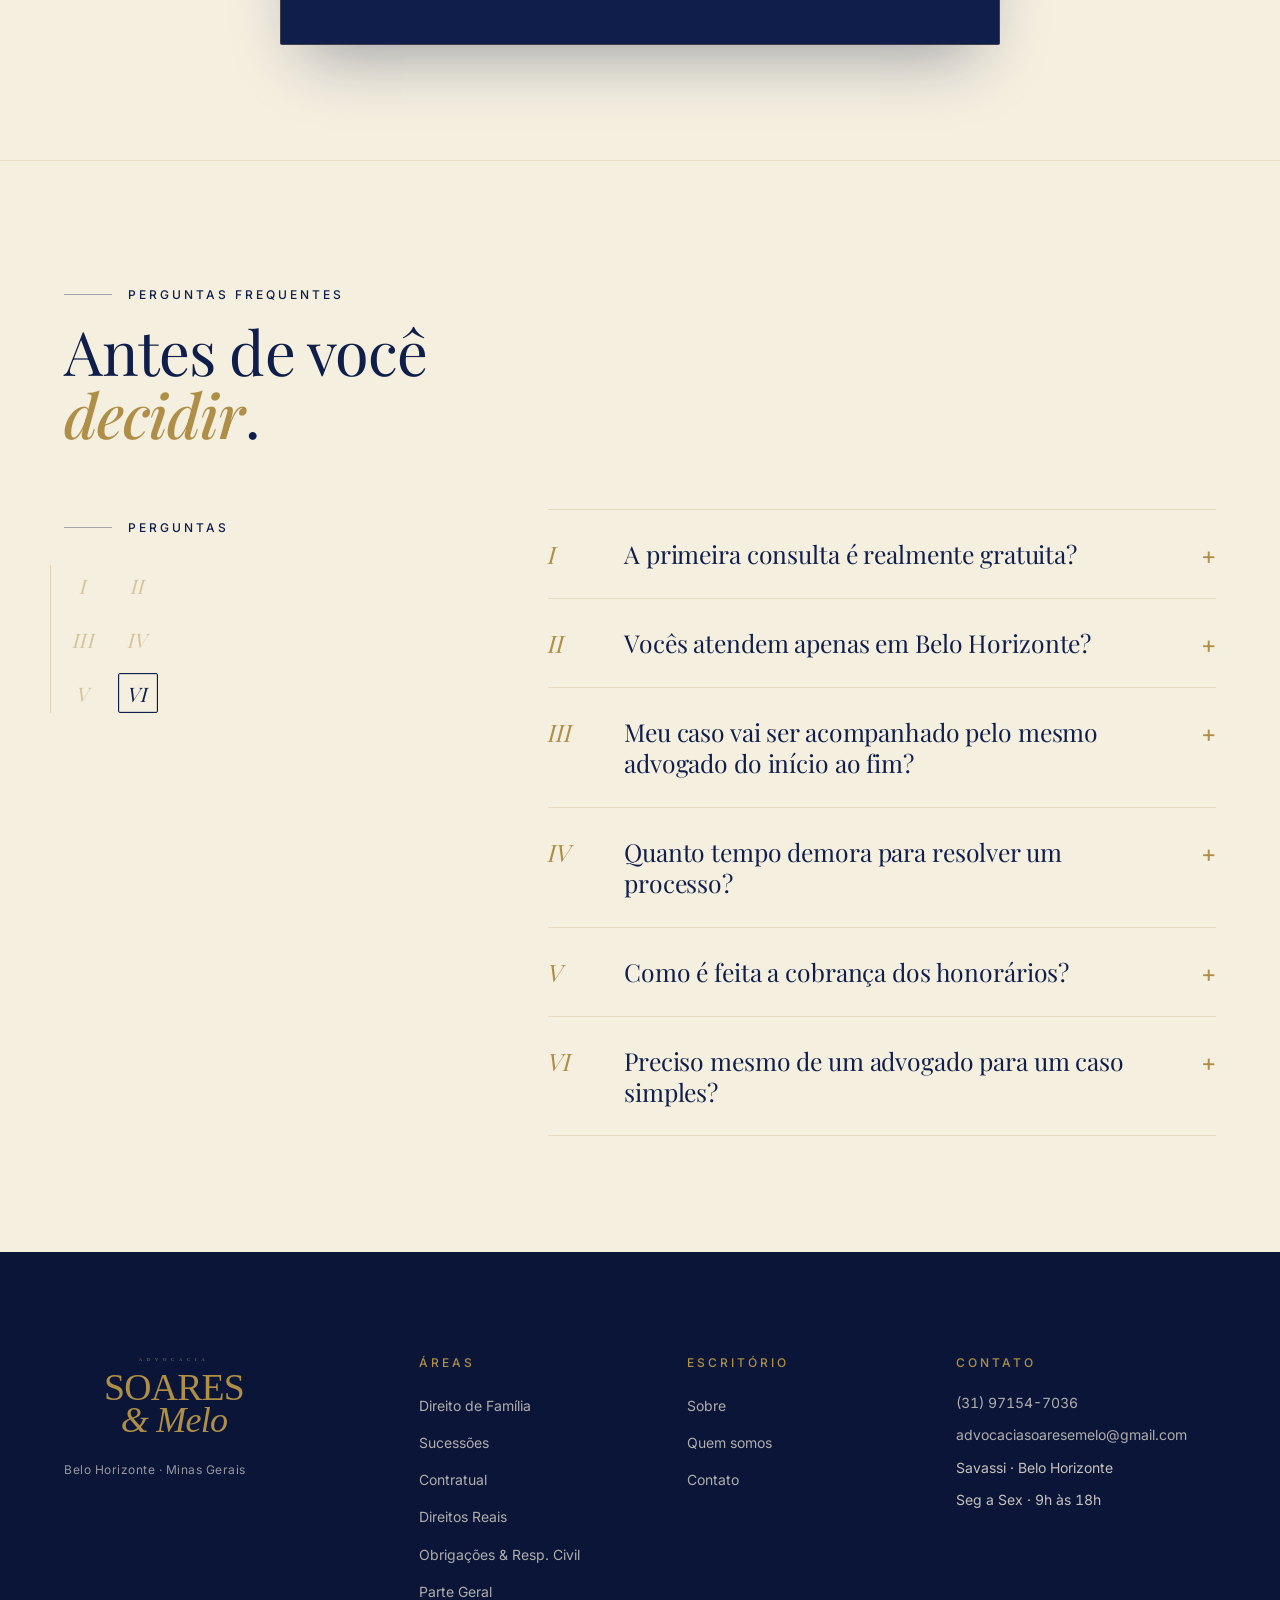
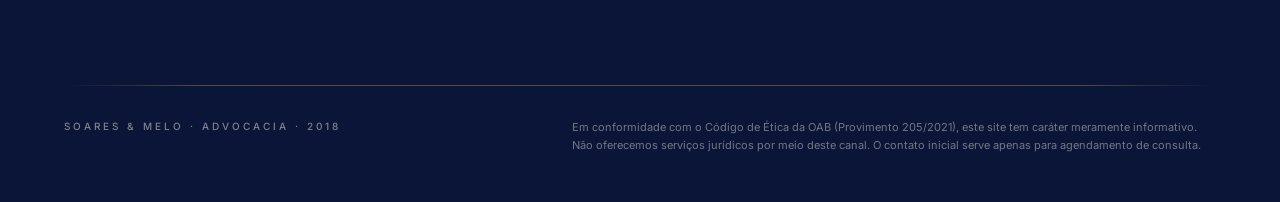
==== commit 0ccac2f9: "Adiciona seção Quem Somos e atualiza identidade do escritório - Nova seção Quem Somos com fotos e bi" ====
--- a/index.html
+++ b/index.html
@@ -4,11 +4,11 @@
   <meta charset="UTF-8" />
   <meta name="viewport" content="width=device-width, initial-scale=1.0" />
   <title>Soares e Melo Advocacia · Direito Civil em Belo Horizonte</title>
-  <meta name="description" content="Advocacia em Direito Civil com estratégia, clareza e atenção real ao seu caso. Há cinco anos em Belo Horizonte. Consulta inicial gratuita." />
+  <meta name="description" content="Advocacia em Direito Civil com estratégia, clareza e atenção real ao seu caso. Há oito anos em Belo Horizonte. Consulta inicial gratuita." />
 
   <link rel="preconnect" href="https://fonts.googleapis.com" />
   <link rel="preconnect" href="https://fonts.gstatic.com" crossorigin />
-  <link href="https://fonts.googleapis.com/css2?family=Playfair+Display:ital,wght@0,400;0,500;1,400;1,500&family=Inter:wght@400;500&display=swap" rel="stylesheet" />
+  <link href="https://fonts.googleapis.com/css2?family=Playfair+Display:ital@0;1&family=Inter:wght@400;500&display=swap" rel="stylesheet" />
 
   <link rel="stylesheet" href="style.css" />
 </head>
@@ -23,6 +23,7 @@
     </a>
     <nav class="site-nav" aria-label="Principal">
       <a href="#areas">Áreas de atuação</a>
+      <a href="#quem-somos">Quem somos</a>
       <a href="#escritorio">Escritório</a>
       <a href="#contato" class="site-nav__cta">Contato</a>
     </nav>
@@ -38,7 +39,7 @@
       <!-- Reference ordinal (estilo revista) -->
       <div class="hero__ordinal stagger" style="--d:.05s" aria-hidden="true">
         <span class="ordinal__label">Est.</span>
-        <span class="ordinal__year">2020</span>
+        <span class="ordinal__year">2018</span>
         <span class="ordinal__place">Belo Horizonte · MG</span>
       </div>
 
@@ -55,7 +56,7 @@
       </h1>
 
       <p class="hero__lede stagger" style="--d:.5s">
-        Há cinco anos em Belo Horizonte, defendemos seus direitos com linguagem direta, resposta rápida e acompanhamento próximo do início ao fim do processo.
+        Há oito anos em Belo Horizonte, defendemos seus direitos com linguagem direta, resposta rápida e acompanhamento próximo do início ao fim do processo.
       </p>
 
       <div class="hero__actions stagger" style="--d:.65s">
@@ -106,7 +107,7 @@
 
       <div class="prose">
         <p class="prose__lead">
-          Quando um problema jurídico aparece — uma separação, um inventário, uma cobrança indevida, uma disputa de imóvel — a sensação mais comum é de estar perdido. O processo tem uma linguagem que ninguém explica. Os prazos aparecem sem aviso. E a impressão é de que o tempo simplesmente não passa.
+          Quando um problema jurídico aparece (uma separação, um inventário, uma cobrança indevida, uma disputa de imóvel), a sensação mais comum é de estar perdido. O processo tem uma linguagem que ninguém explica. Os prazos aparecem sem aviso. E a impressão é de que o tempo simplesmente não passa.
         </p>
 
         <blockquote class="pullquote">
@@ -129,7 +130,7 @@
   </section>
 
   <!-- ========================================================= -->
-  <!-- SEÇÃO 03 — DIFERENCIAIS                                   -->
+  <!-- SEÇÃO 03, DIFERENCIAIS                                   -->
   <!-- ========================================================= -->
   <section class="diferenciais" id="diferenciais" aria-label="Por que escolher Soares e Melo">
     <div class="diferenciais__inner">
@@ -220,7 +221,7 @@
   </section>
 
   <!-- ========================================================= -->
-  <!-- SEÇÃO 04 — ÁREAS DE ATUAÇÃO (Bento Box)                   -->
+  <!-- SEÇÃO 04, ÁREAS DE ATUAÇÃO (Bento Box)                   -->
   <!-- ========================================================= -->
   <section class="areas" id="areas" aria-label="Áreas de atuação">
     <div class="areas__inner">
@@ -323,7 +324,7 @@
   </section>
 
   <!-- ========================================================= -->
-  <!-- SEÇÃO 05 — COMO FUNCIONA                                  -->
+  <!-- SEÇÃO 05, COMO FUNCIONA                                  -->
   <!-- ========================================================= -->
   <section class="processo" id="processo" aria-label="Como funciona o atendimento">
     <div class="processo__inner">
@@ -355,21 +356,21 @@
         <!-- Coluna direita: passos -->
         <ol class="processo__steps">
           <li class="step" id="step-I" data-numeral="I" data-label="Contato inicial">
-            <span class="step__time">0 — 10 min</span>
+            <span class="step__time">0 a 10 min</span>
             <div class="step__body">
               <h3>Contato inicial</h3>
               <p>Você preenche o formulário com nome e telefone. Em minutos, retornamos pelo WhatsApp para entender sua situação.</p>
             </div>
           </li>
           <li class="step" id="step-II" data-numeral="II" data-label="Consulta gratuita">
-            <span class="step__time">30 — 60 min</span>
+            <span class="step__time">30 a 60 min</span>
             <div class="step__body">
               <h3>Consulta gratuita</h3>
               <p>Conversamos com atenção sobre seu caso, esclarecemos suas dúvidas e apresentamos as melhores alternativas. Sem compromisso.</p>
             </div>
           </li>
           <li class="step" id="step-III" data-numeral="III" data-label="Estratégia personalizada">
-            <span class="step__time">1 — 3 dias</span>
+            <span class="step__time">1 a 3 dias</span>
             <div class="step__body">
               <h3>Estratégia personalizada</h3>
               <p>Se decidir seguir com o escritório, traçamos juntos um plano com prazos, custos e etapas bem definidas.</p>
@@ -389,7 +390,7 @@
   </section>
 
   <!-- ========================================================= -->
-  <!-- SEÇÃO 06 — SOBRE                                          -->
+  <!-- SEÇÃO 06, SOBRE                                          -->
   <!-- ========================================================= -->
   <section class="sobre" id="escritorio" aria-label="Sobre o escritório">
 
@@ -406,18 +407,18 @@
         </p>
         <h2 class="h2 h2--ivory">
           Advocacia feita com <em>rigor</em>,<br />
-          em Belo Horizonte desde 2020.
+          em Belo Horizonte desde 2018.
         </h2>
       </header>
 
       <div class="sobre__prose">
-        <p>Fundado em Belo Horizonte, o Soares e Melo Advocacia atua há cinco anos oferecendo soluções jurídicas completas em todas as áreas do Direito Civil.</p>
+        <p>Fundado em Belo Horizonte, o Soares e Melo Advocacia atua há oito anos oferecendo soluções jurídicas completas em todas as áreas do Direito Civil.</p>
 
         <blockquote class="pullquote pullquote--navy">
           <p>Cada cliente merece atenção verdadeira, clareza sobre seu caso e uma estratégia pensada especificamente para seus interesses.</p>
         </blockquote>
 
-        <p>Atuamos com ética, transparência e compromisso total — tanto na prevenção de conflitos por meio de orientação consultiva, quanto na defesa ativa dos direitos de nossos clientes em processos judiciais.</p>
+        <p>Atuamos com ética, transparência e compromisso total, tanto na prevenção de conflitos por meio de orientação consultiva, quanto na defesa ativa dos direitos de nossos clientes em processos judiciais.</p>
 
         <div class="sobre__cta">
           <span class="hair hair--short" aria-hidden="true"></span>
@@ -431,7 +432,7 @@
       <!-- Stats -->
       <div class="stats" aria-label="Números do escritório">
         <div class="stat">
-          <span class="stat__num" data-target="5" data-suffix="">05</span>
+          <span class="stat__num" data-target="8" data-suffix="">08</span>
           <span class="stat__label">Anos de atuação</span>
         </div>
         <div class="stat">
@@ -447,7 +448,70 @@
   </section>
 
   <!-- ========================================================= -->
-  <!-- SEÇÃO 07 — CTA FINAL                                      -->
+  <!-- SEÇÃO 06.5, QUEM SOMOS                                   -->
+  <!-- ========================================================= -->
+  <section class="quem-somos" id="quem-somos" aria-label="Quem somos">
+    <div class="quem-somos__inner">
+
+      <header class="section-head section-head--ink">
+        <p class="kicker kicker--ink">
+          <span class="kicker__rule kicker__rule--dark" aria-hidden="true"></span>
+          Quem somos
+          <span class="kicker__rule kicker__rule--dark" aria-hidden="true"></span>
+        </p>
+        <h2 class="h2 h2--ink">
+          Por trás do escritório,<br />
+          duas <em>trajetórias</em>.
+        </h2>
+      </header>
+
+      <div class="quem-somos__prose">
+        <p>
+          O Soares e Melo nasceu em <strong>2018</strong>, no mesmo ano em que Rafael Soares Senna e Marina de Melo Alvim concluíram a graduação em Direito. Em vez de seguir caminhos separados, decidiram abrir o próprio escritório, pequeno o suficiente para conhecer o cliente pelo nome, técnico o suficiente para enfrentar qualquer causa de Direito Civil.
+        </p>
+        <p>
+          Ambos completaram pós-graduação na área. Desde então, somam <strong>oito anos atuando lado a lado</strong> em consultivo e contencioso, divórcio, inventário, contratos, cobrança, responsabilidade civil. Cada caso passa pelos dois antes de virar estratégia.
+        </p>
+        <p class="quem-somos__promessa">
+          O que prometemos é simples: você fala com advogado, não com setor; recebe resposta em linguagem que entende; e sabe, a cada etapa, o que está acontecendo no seu processo.
+        </p>
+      </div>
+
+      <div class="quem-somos__cards">
+
+        <!-- Sócio 1: Rafael -->
+        <article class="socio">
+          <div class="socio__photo-wrap">
+            <img class="socio__photo" src="images/socios/rafael-soares-senna.jpg" alt="Rafael Soares Senna" width="600" height="800" loading="lazy" />
+            <span class="socio__monogram" aria-hidden="true">RS</span>
+          </div>
+          <div class="socio__meta">
+            <p class="socio__role">Sócio fundador</p>
+            <h3 class="socio__name">Rafael Soares Senna</h3>
+            <p class="socio__bio">Advogado civilista. Formado em Direito em 2018, com pós-graduação na área. Atuação consultiva e contenciosa em Direito de Família, Sucessões e Contratos.</p>
+          </div>
+        </article>
+
+        <!-- Sócio 2: Marina -->
+        <article class="socio">
+          <div class="socio__photo-wrap">
+            <img class="socio__photo" src="images/socios/marina-melo-alvim.jpg" alt="Marina de Melo Alvim" width="600" height="800" loading="lazy" />
+            <span class="socio__monogram" aria-hidden="true">MM</span>
+          </div>
+          <div class="socio__meta">
+            <p class="socio__role">Sócia fundadora</p>
+            <h3 class="socio__name">Marina de Melo Alvim</h3>
+            <p class="socio__bio">Advogada civilista. Formada em Direito em 2018, com pós-graduação na área. Atuação consultiva e contenciosa em Direitos Reais, Obrigações e Responsabilidade Civil.</p>
+          </div>
+        </article>
+
+      </div>
+
+    </div>
+  </section>
+
+  <!-- ========================================================= -->
+  <!-- SEÇÃO 07, CTA FINAL                                      -->
   <!-- ========================================================= -->
   <section class="cta-final" id="contato" aria-label="Agendar consulta">
     <div class="cta-final__inner">
@@ -483,7 +547,7 @@
 
         <div class="field">
           <label for="input-phone">Telefone &middot; WhatsApp</label>
-          <input type="tel" id="input-phone" name="phone" required autocomplete="tel" placeholder="(31) 9 0000-0000" inputmode="numeric" maxlength="16" />
+          <input type="tel" id="input-phone" name="phone" required autocomplete="tel" placeholder="(31) 97154-7036" inputmode="numeric" maxlength="16" />
           <span class="field__icon" aria-hidden="true"></span>
         </div>
 
@@ -498,14 +562,14 @@
 
         <div class="card-form__alt">
           <span class="hair hair--short" aria-hidden="true"></span>
-          <p>Ou direto pelo WhatsApp: <a href="https://wa.me/5531900000000" class="link-gold">(31) 9 0000-0000</a></p>
+          <p>Ou direto pelo WhatsApp: <a href="https://wa.me/5531971547036" class="link-gold">(31) 97154-7036</a></p>
         </div>
       </form>
     </div>
   </section>
 
   <!-- ========================================================= -->
-  <!-- SEÇÃO 08 — FAQ                                            -->
+  <!-- SEÇÃO 08, FAQ                                            -->
   <!-- ========================================================= -->
   <section class="faq" id="faq" aria-label="Perguntas frequentes">
     <div class="faq__inner">
@@ -625,7 +689,7 @@
       <!-- Coluna 1: Marca -->
       <div class="site-footer__col site-footer__col--brand">
         <button class="footer-editorial" id="back-to-top" aria-label="Voltar ao topo">
-          <img src="brand/png/soares-melo-editorial-ouro-1x.png" alt="Soares e Melo Advocacia" width="280" height="120" />
+          <img src="brand/svg/soares-melo-editorial-ouro.svg" alt="Soares e Melo Advocacia" width="280" height="120" loading="lazy" />
         </button>
         <p class="footer-loc">Belo Horizonte · Minas Gerais</p>
       </div>
@@ -648,8 +712,7 @@
         <p class="kicker kicker--gold">Escritório</p>
         <ul>
           <li><a href="#escritorio">Sobre</a></li>
-          <li><a href="#">Time</a></li>
-          <li><a href="#">Casos</a></li>
+          <li><a href="#quem-somos">Quem somos</a></li>
           <li><a href="#contato">Contato</a></li>
         </ul>
       </div>
@@ -658,10 +721,10 @@
       <div class="site-footer__col">
         <p class="kicker kicker--gold">Contato</p>
         <ul class="footer-contact">
-          <li><a href="https://wa.me/5531900000000">(31) 9 0000-0000</a></li>
-          <li><a href="mailto:contato@soaresemelo.adv.br">contato@soaresemelo.adv.br</a></li>
+          <li><a href="https://wa.me/5531971547036">(31) 97154-7036</a></li>
+          <li><a href="mailto:advocaciasoaresemelo@gmail.com">advocaciasoaresemelo@gmail.com</a></li>
           <li>Savassi · Belo Horizonte</li>
-          <li>Seg — Sex · 9h às 18h</li>
+          <li>Seg a Sex · 9h às 18h</li>
         </ul>
       </div>
 
@@ -671,9 +734,9 @@
 
     <!-- Faixa inferior (compliance) -->
     <div class="site-footer__legal">
-      <p class="legal-brand">SOARES &amp; MELO · ADVOCACIA · 2020</p>
+      <p class="legal-brand">SOARES &amp; MELO · ADVOCACIA · 2018</p>
       <p class="legal-disclaimer">
-        Em conformidade com o Código de Ética da OAB (Provimento 205/2021), este site tem caráter meramente informativo. Não oferecemos serviços jurídicos por meio deste canal — o contato inicial serve apenas para agendamento de consulta.
+        Em conformidade com o Código de Ética da OAB (Provimento 205/2021), este site tem caráter meramente informativo. Não oferecemos serviços jurídicos por meio deste canal. O contato inicial serve apenas para agendamento de consulta.
       </p>
     </div>
 
--- a/style.css
+++ b/style.css
@@ -1613,6 +1613,150 @@
 }
 
 /* =============================================================
+   SEÇÃO 06.5 — QUEM SOMOS
+   ============================================================= */
+.quem-somos {
+  background: var(--ivory-soft);
+  color: var(--ink);
+  padding: var(--page-pad-y) var(--page-pad-x);
+  position: relative;
+  overflow: hidden;
+}
+.quem-somos::before {
+  content: "";
+  position: absolute;
+  inset: 0 auto auto 0;
+  width: 100%;
+  height: 1px;
+  background: linear-gradient(90deg, transparent 0%, rgba(175,143,71,.35) 50%, transparent 100%);
+}
+.quem-somos__inner {
+  max-width: var(--content-max);
+  margin: 0 auto;
+  position: relative;
+  z-index: 2;
+}
+.quem-somos__prose {
+  max-width: 720px;
+  margin: 48px auto 0;
+}
+.quem-somos__prose p {
+  font-family: var(--sans);
+  font-size: var(--fs-lede);
+  line-height: 1.65;
+  color: var(--ink-muted);
+  max-width: 62ch;
+  margin: 0 auto;
+}
+.quem-somos__prose p + p { margin-top: 22px; }
+.quem-somos__prose strong { color: var(--navy); font-weight: 500; }
+.quem-somos__promessa {
+  font-family: var(--serif);
+  font-style: italic;
+  font-size: clamp(20px, 1.2vw + 14px, 26px) !important;
+  line-height: 1.45 !important;
+  color: var(--navy) !important;
+  padding-top: 28px;
+  margin-top: 32px !important;
+  border-top: 1px solid rgba(175,143,71,.4);
+  max-width: 56ch !important;
+}
+
+/* Cards dos sócios */
+.quem-somos__cards {
+  display: grid;
+  grid-template-columns: repeat(2, 1fr);
+  gap: clamp(28px, 4vw, 64px);
+  margin-top: clamp(64px, 8vw, 96px);
+}
+.socio {
+  display: flex;
+  flex-direction: column;
+}
+.socio__photo-wrap {
+  position: relative;
+  aspect-ratio: 3 / 4;
+  overflow: hidden;
+  background: var(--navy);
+  border: 1px solid rgba(175,143,71,.35);
+  box-shadow: 0 30px 60px -30px rgba(15,30,74,.35);
+  transition: transform .5s cubic-bezier(.2,.7,.2,1), box-shadow .5s ease;
+}
+.socio__photo-wrap::before {
+  content: "";
+  position: absolute;
+  inset: 12px;
+  border: 1px solid rgba(175,143,71,.45);
+  pointer-events: none;
+  z-index: 2;
+  transition: inset .5s cubic-bezier(.2,.7,.2,1);
+}
+.socio__photo {
+  width: 100%;
+  height: 100%;
+  object-fit: cover;
+  display: block;
+  filter: saturate(.95) contrast(1.02);
+  transition: transform .8s cubic-bezier(.2,.7,.2,1);
+}
+.socio__monogram {
+  position: absolute;
+  bottom: 14px;
+  right: 16px;
+  z-index: 3;
+  font-family: var(--serif);
+  font-style: italic;
+  font-weight: 400;
+  font-size: clamp(40px, 4vw, 64px);
+  line-height: 1;
+  color: rgba(245,239,224,.85);
+  letter-spacing: -0.02em;
+  text-shadow: 0 2px 12px rgba(15,30,74,.6);
+  pointer-events: none;
+}
+.socio:hover .socio__photo { transform: scale(1.04); }
+.socio:hover .socio__photo-wrap { box-shadow: 0 36px 72px -28px rgba(15,30,74,.45); }
+.socio:hover .socio__photo-wrap::before { inset: 8px; }
+
+.socio__meta {
+  padding-top: 28px;
+  display: flex;
+  flex-direction: column;
+  gap: 10px;
+}
+.socio__role {
+  font-family: var(--sans);
+  font-size: 11px;
+  font-weight: 500;
+  letter-spacing: 2.5px;
+  text-transform: uppercase;
+  color: var(--gold);
+  margin: 0;
+}
+.socio__role::before {
+  content: "—";
+  margin-right: 10px;
+  color: var(--gold);
+}
+.socio__name {
+  font-family: var(--serif);
+  font-weight: 500;
+  font-size: clamp(26px, 2vw + 12px, 36px);
+  line-height: 1.1;
+  color: var(--navy);
+  letter-spacing: -0.01em;
+  margin: 0;
+}
+.socio__bio {
+  font-family: var(--sans);
+  font-size: var(--fs-body);
+  line-height: 1.6;
+  color: var(--ink-muted);
+  margin: 8px 0 0;
+  max-width: 42ch;
+}
+
+/* =============================================================
    Responsivo
    ============================================================= */
 @media (max-width: 1024px) {
@@ -1651,6 +1795,9 @@
   .sobre__prose { margin-left: 0; }
   .stats { margin-left: 0; }
 
+  .quem-somos__cards { gap: 40px; }
+  .socio__monogram { font-size: 44px; }
+
   .faq__grid { grid-template-columns: 1fr; }
   .faq__index { position: static; margin-bottom: 16px; }
 
@@ -1697,6 +1844,13 @@
   .stat { border-bottom: 1px solid rgba(175,143,71,.2); }
   .stat:last-child { border-bottom: none; }
 
+  .quem-somos__cards { grid-template-columns: 1fr; gap: 56px; }
+  .quem-somos__prose { margin-top: 32px; }
+  .quem-somos__promessa { padding-top: 22px; margin-top: 26px !important; }
+  .socio__photo-wrap::before { inset: 8px; }
+  .socio__monogram { font-size: 40px; bottom: 12px; right: 14px; }
+  .socio__meta { padding-top: 22px; gap: 8px; }
+
   .card-form { padding: 32px 24px; }
   .cta-final__draw { display: none; }
 
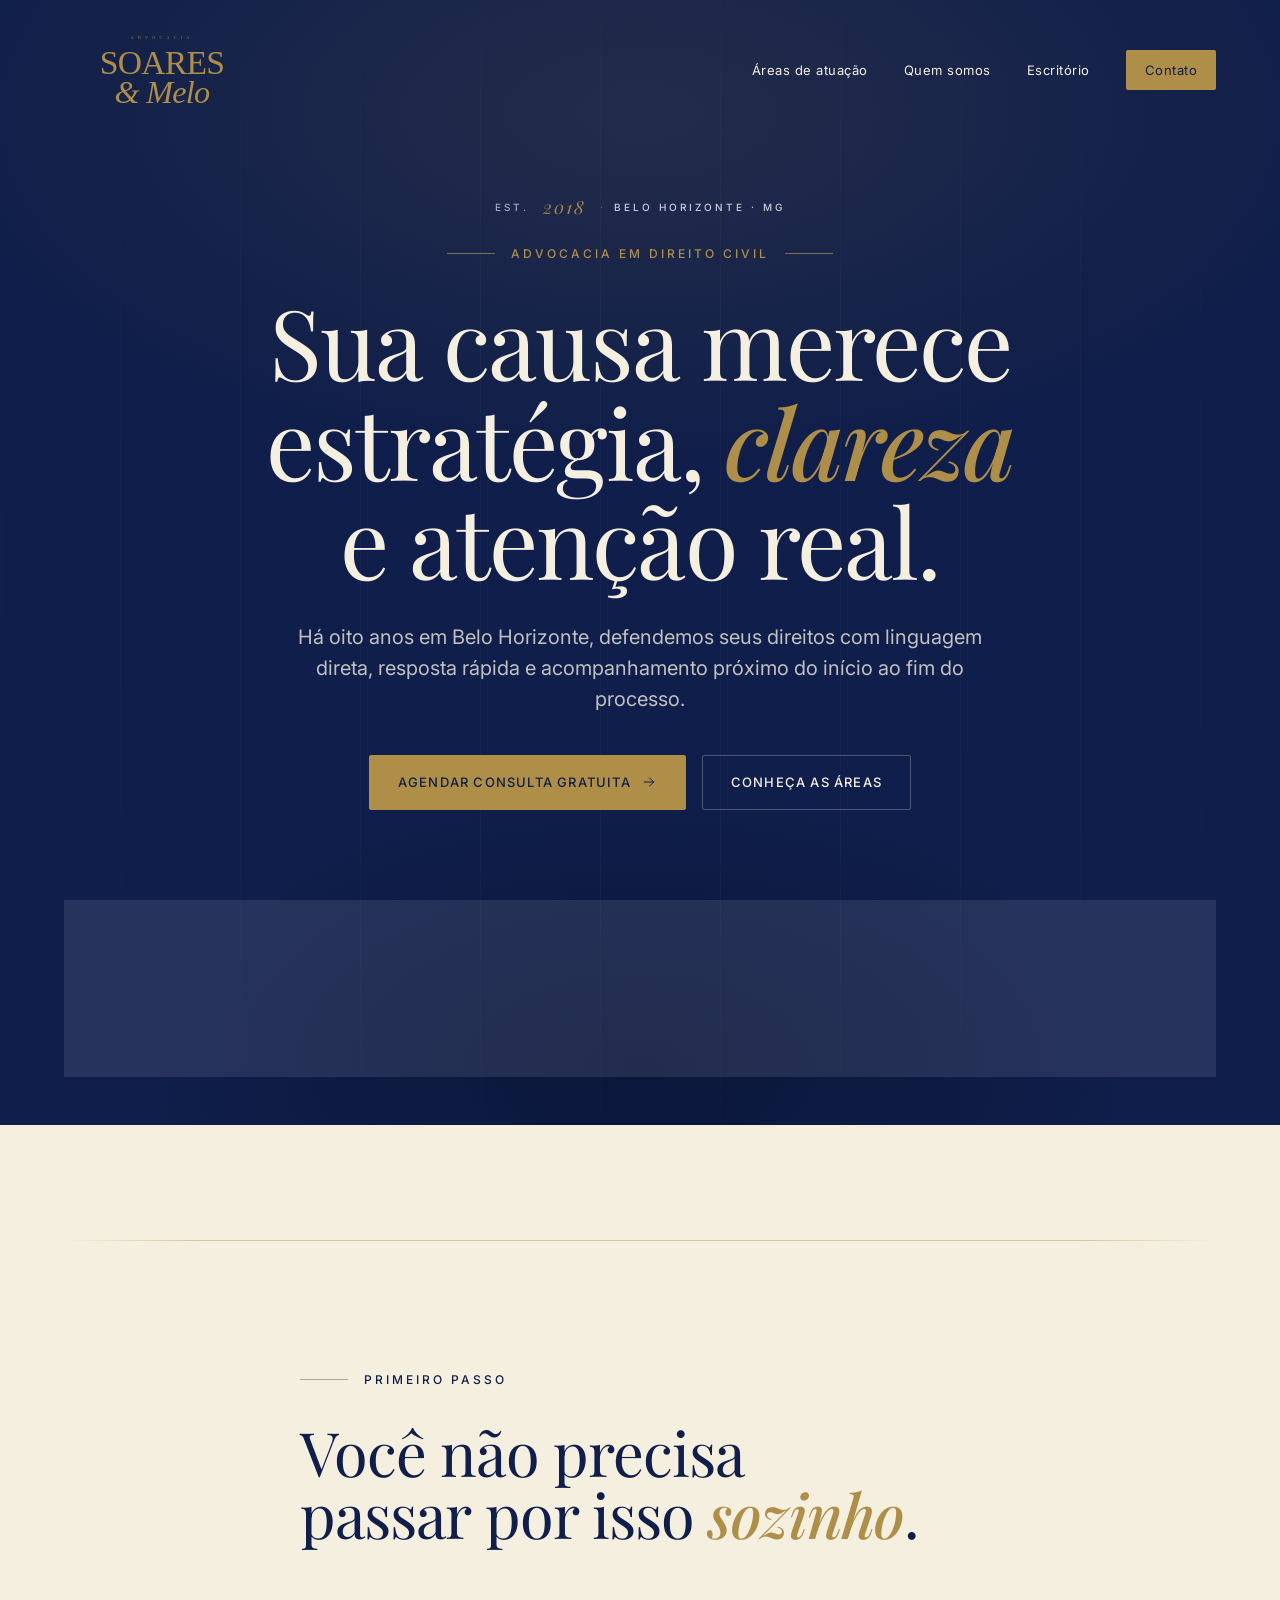
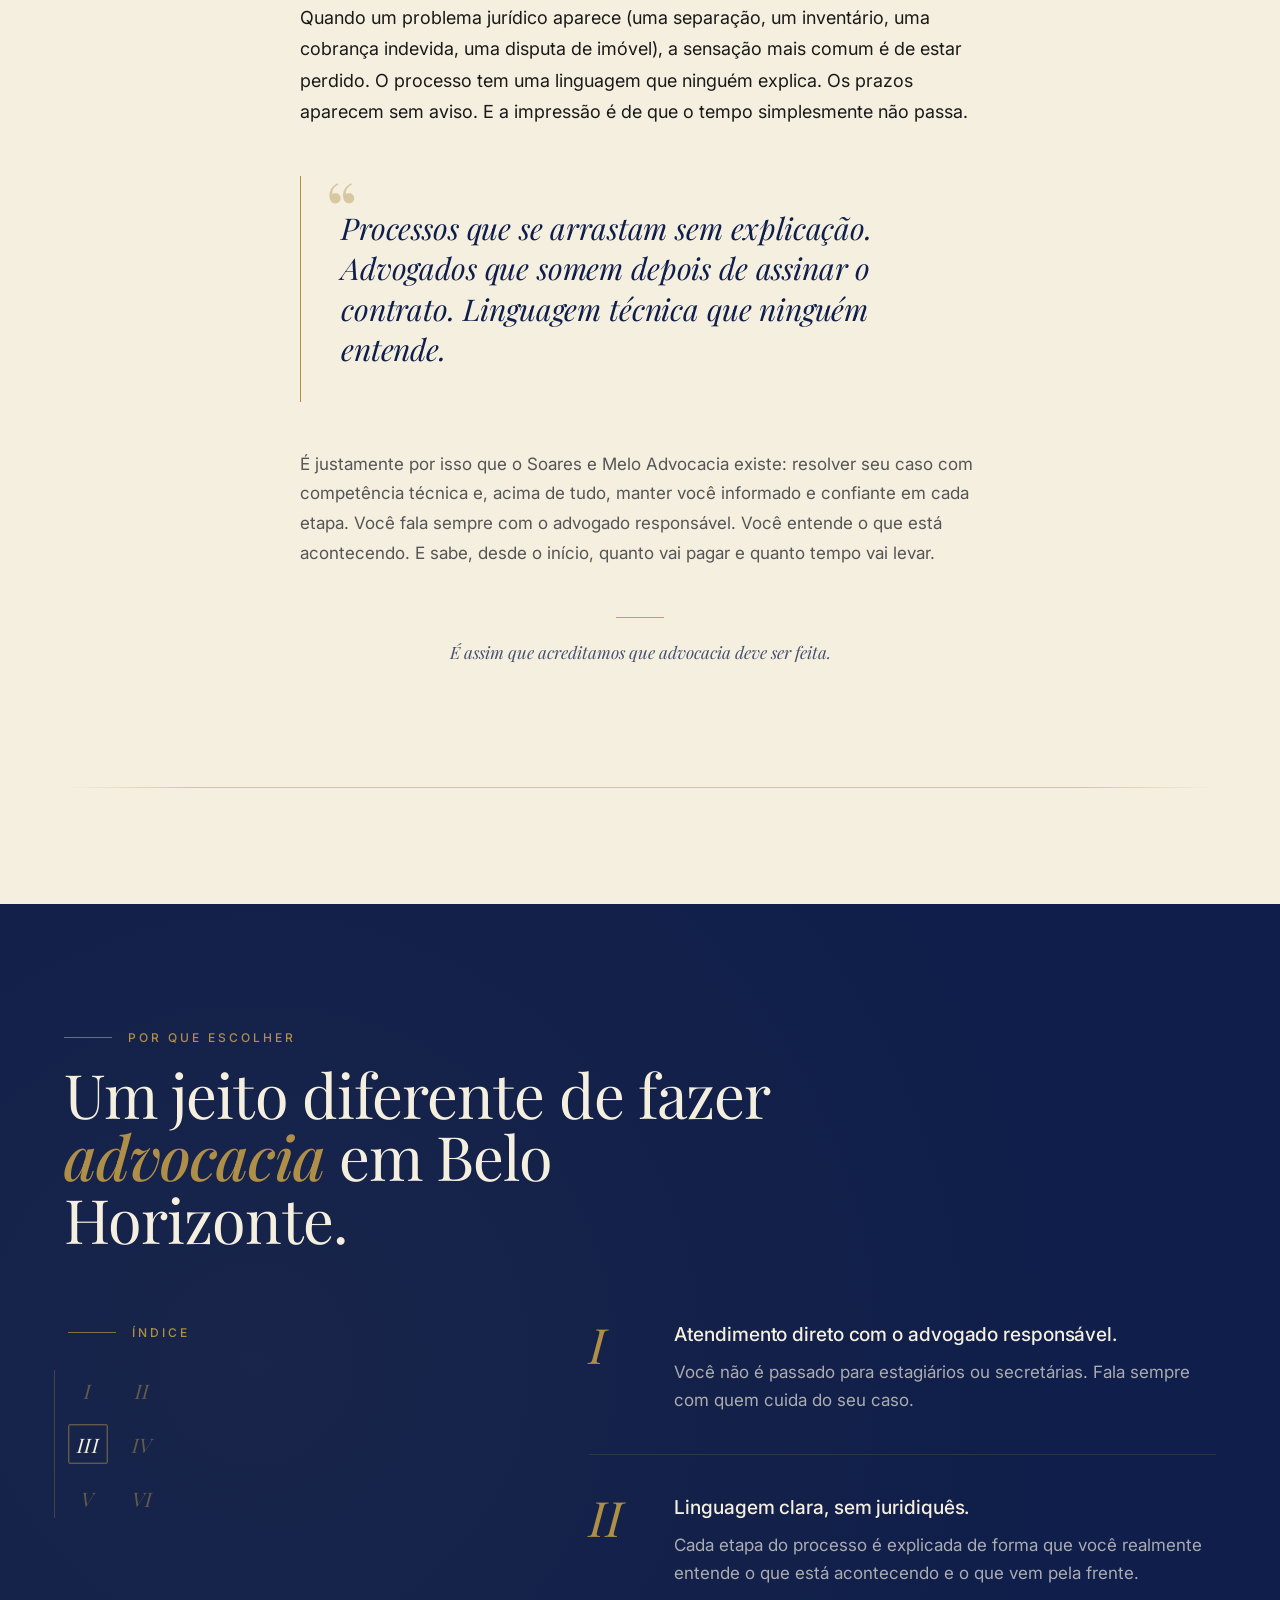
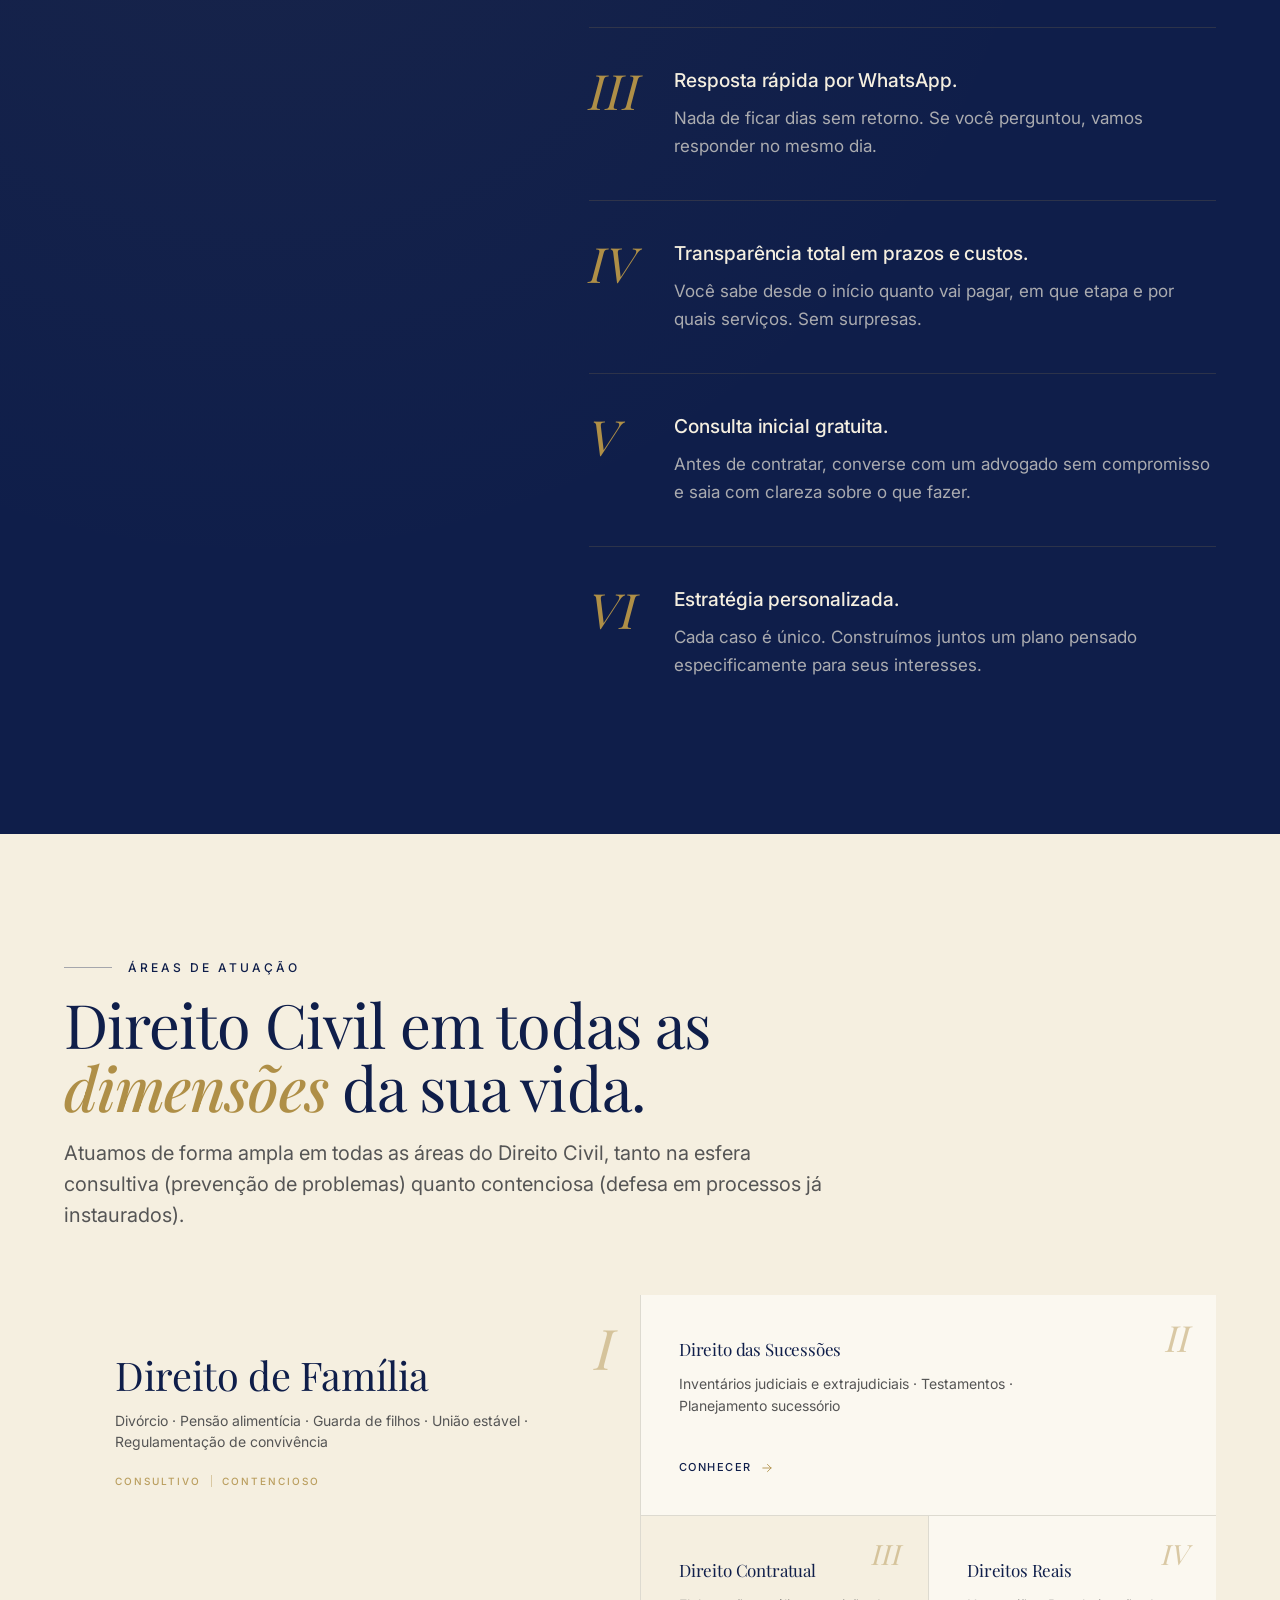
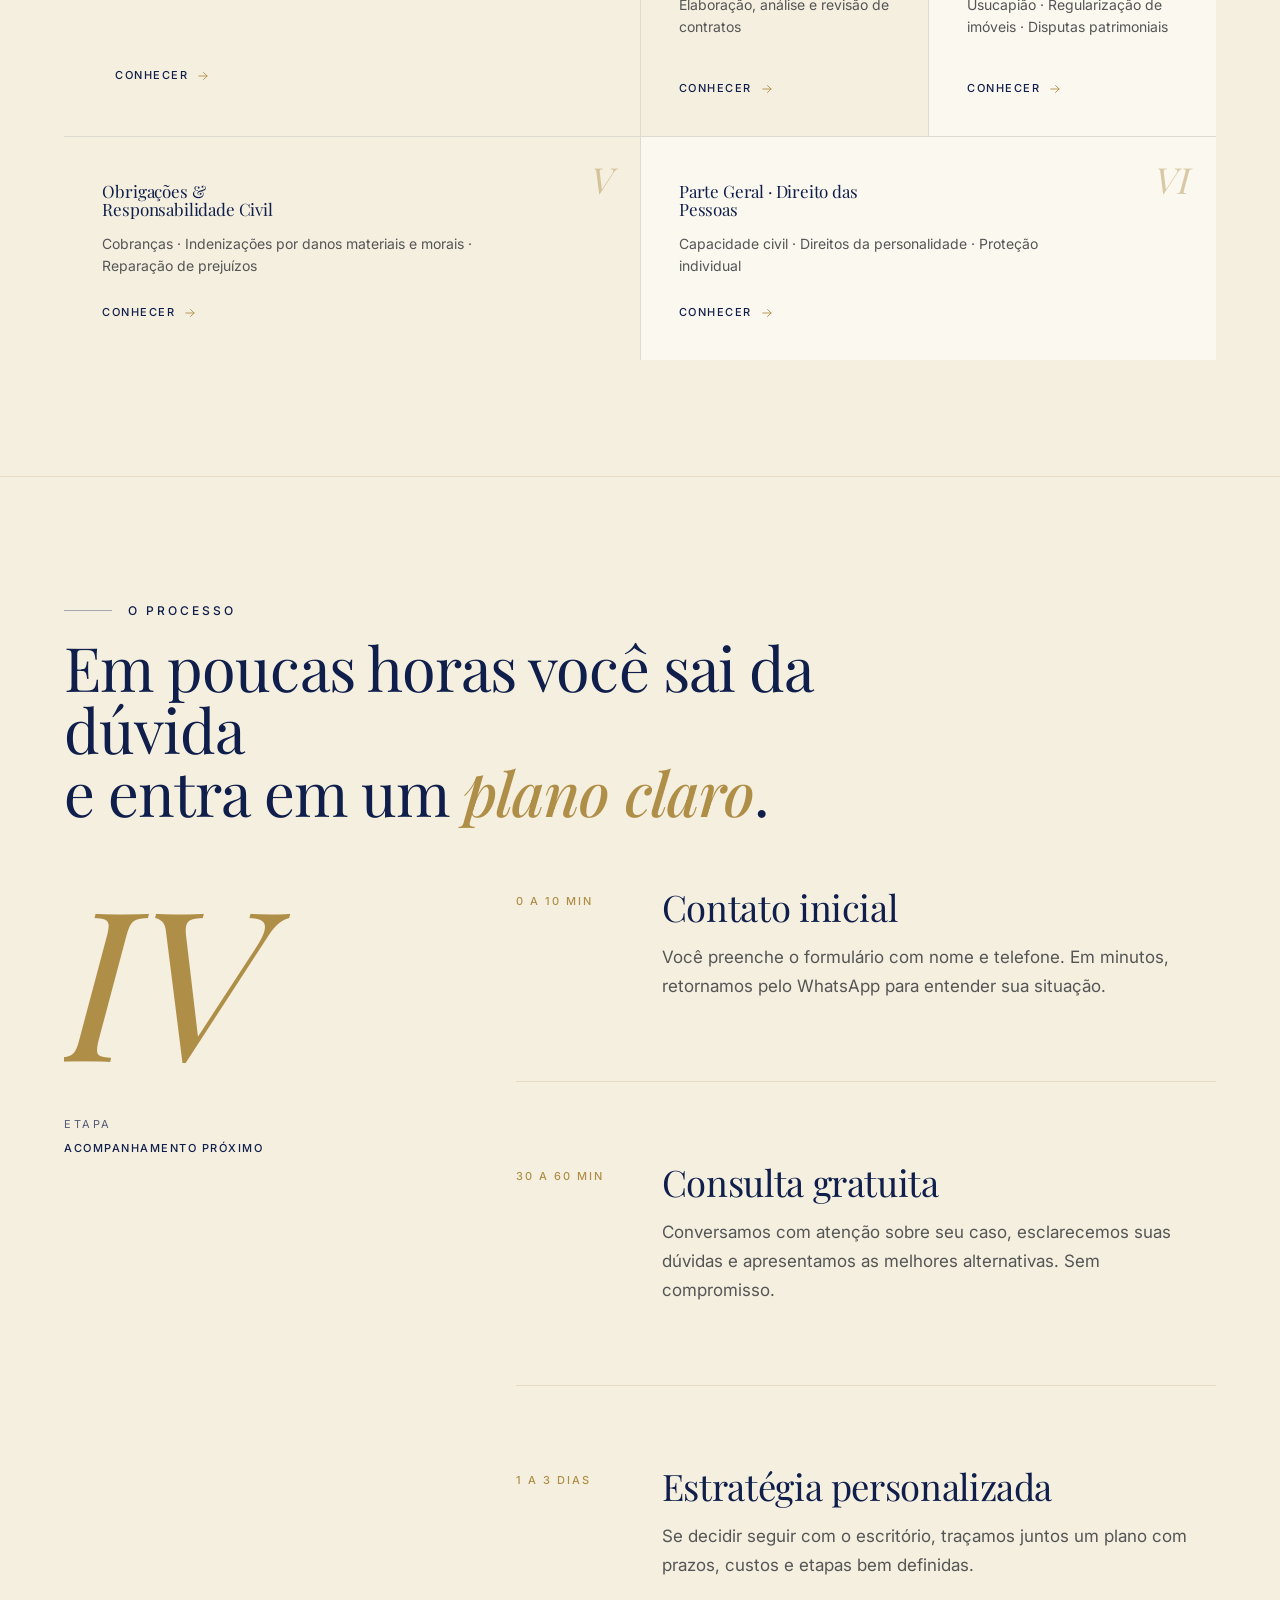
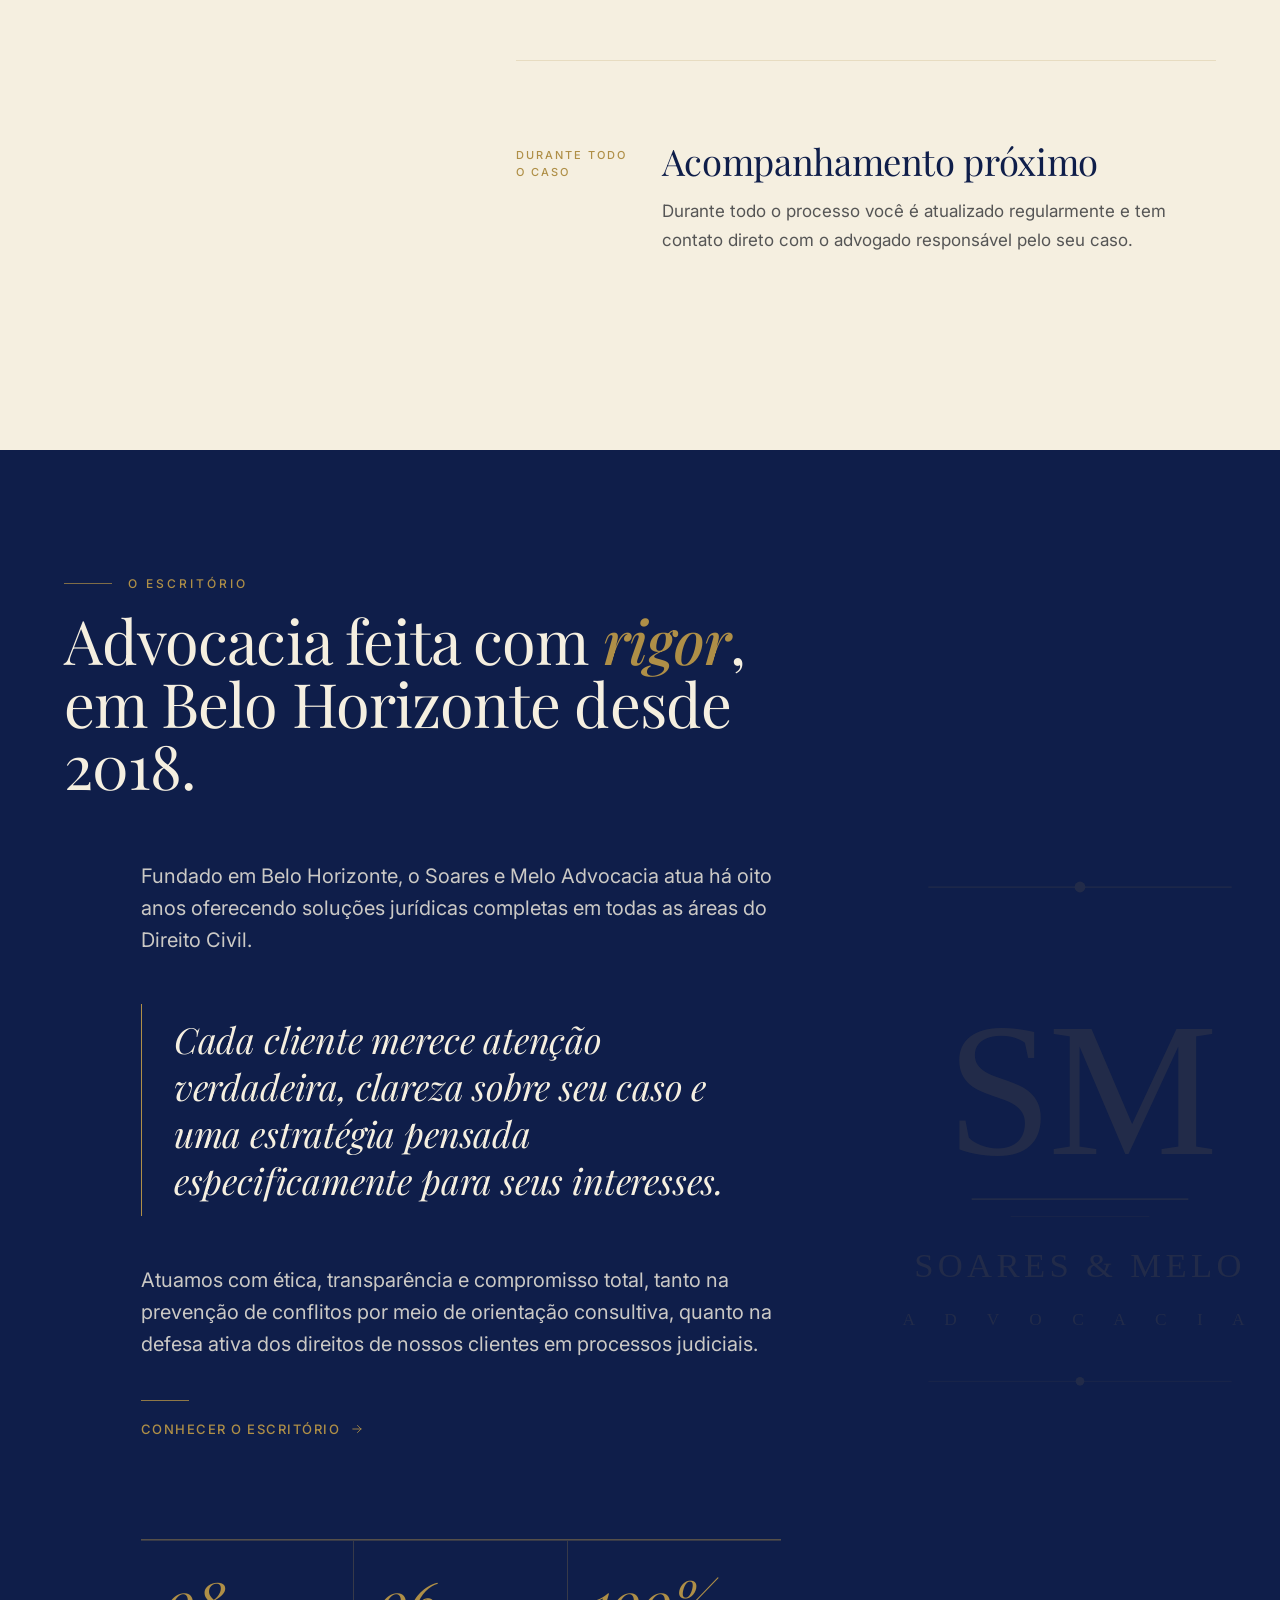
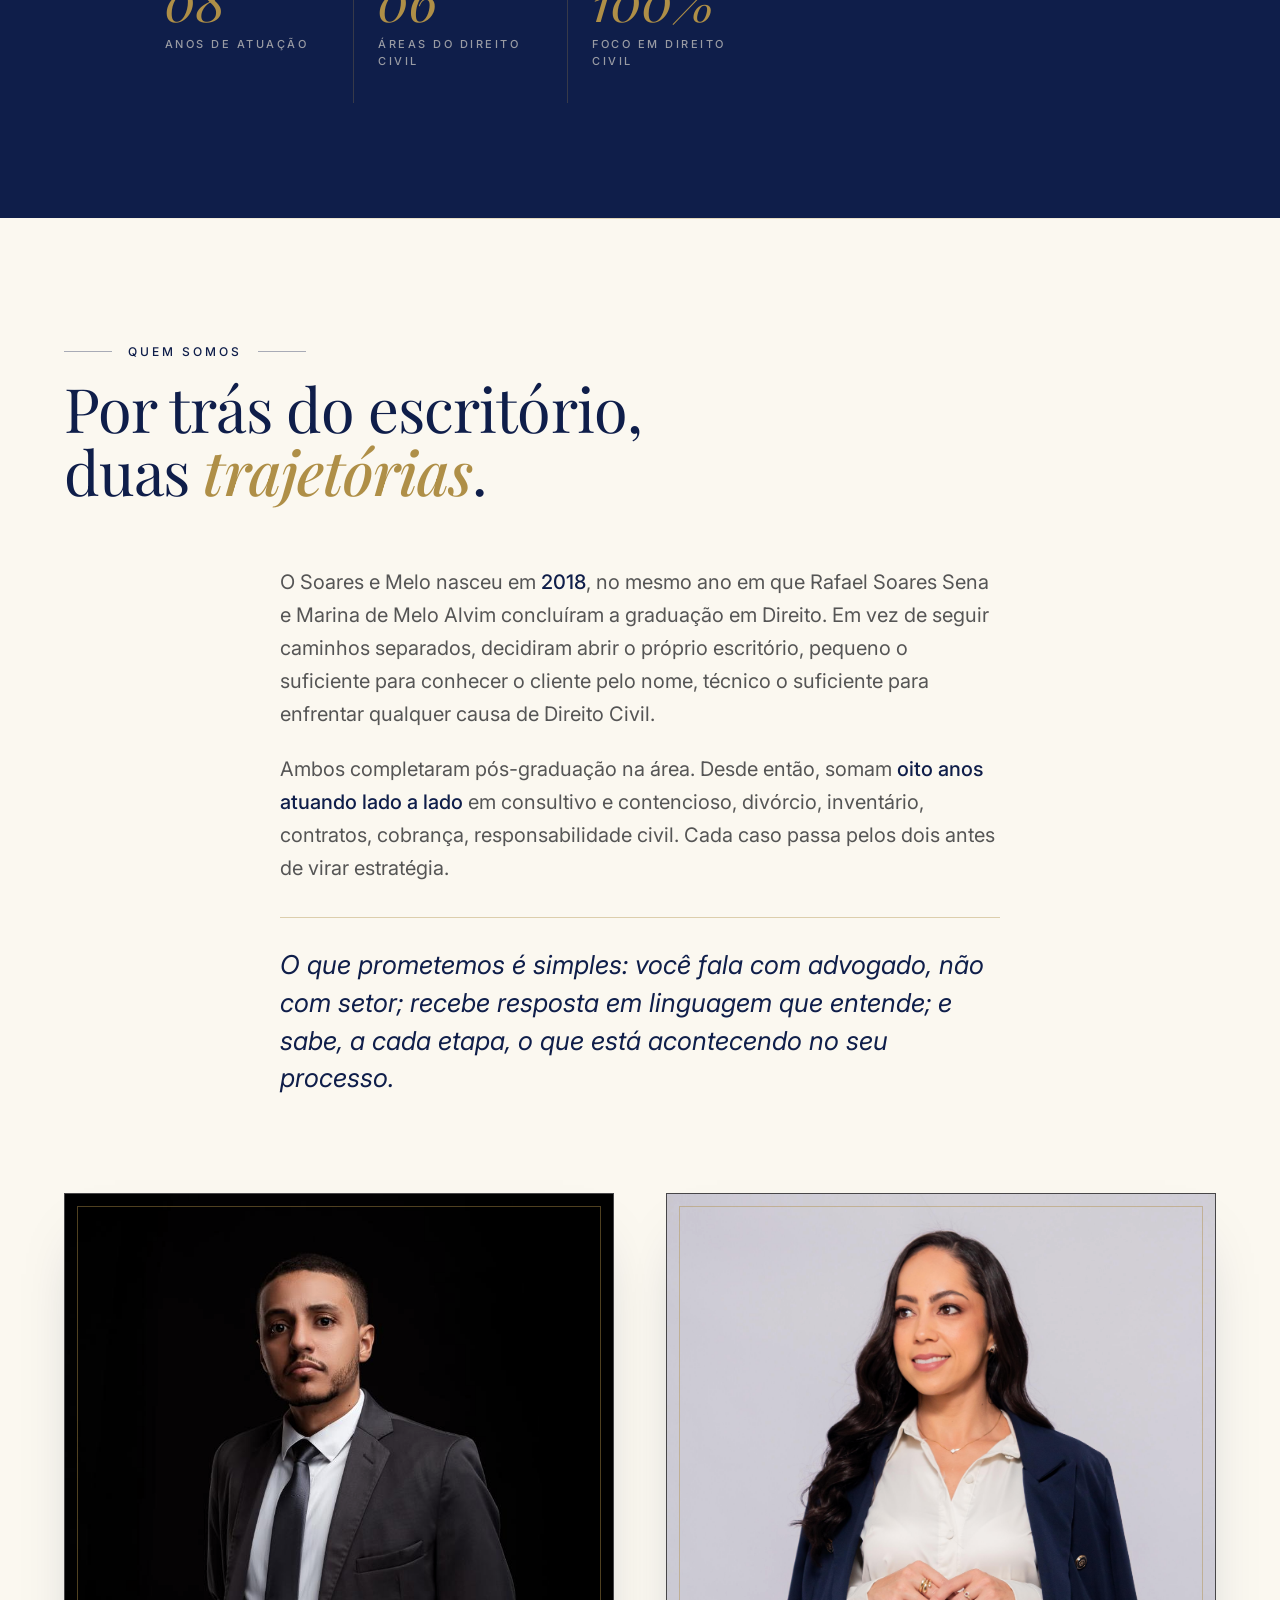
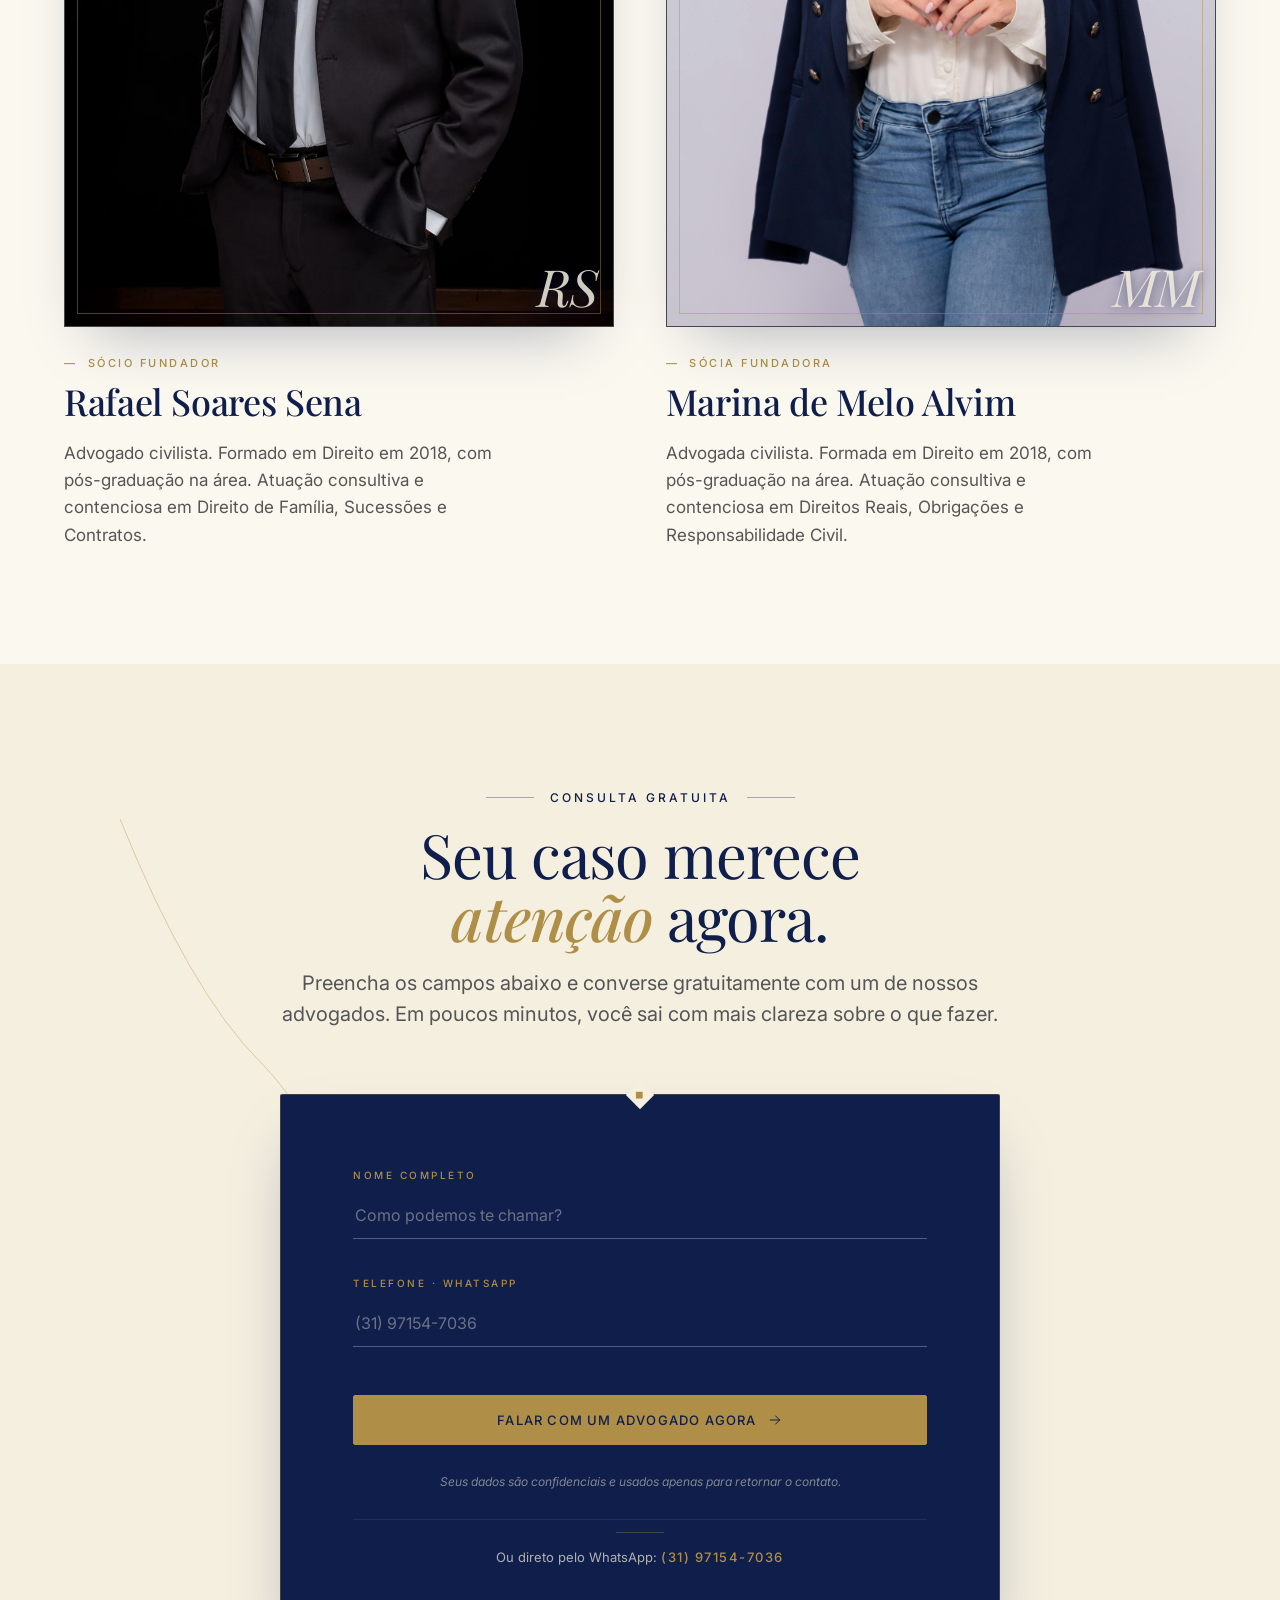
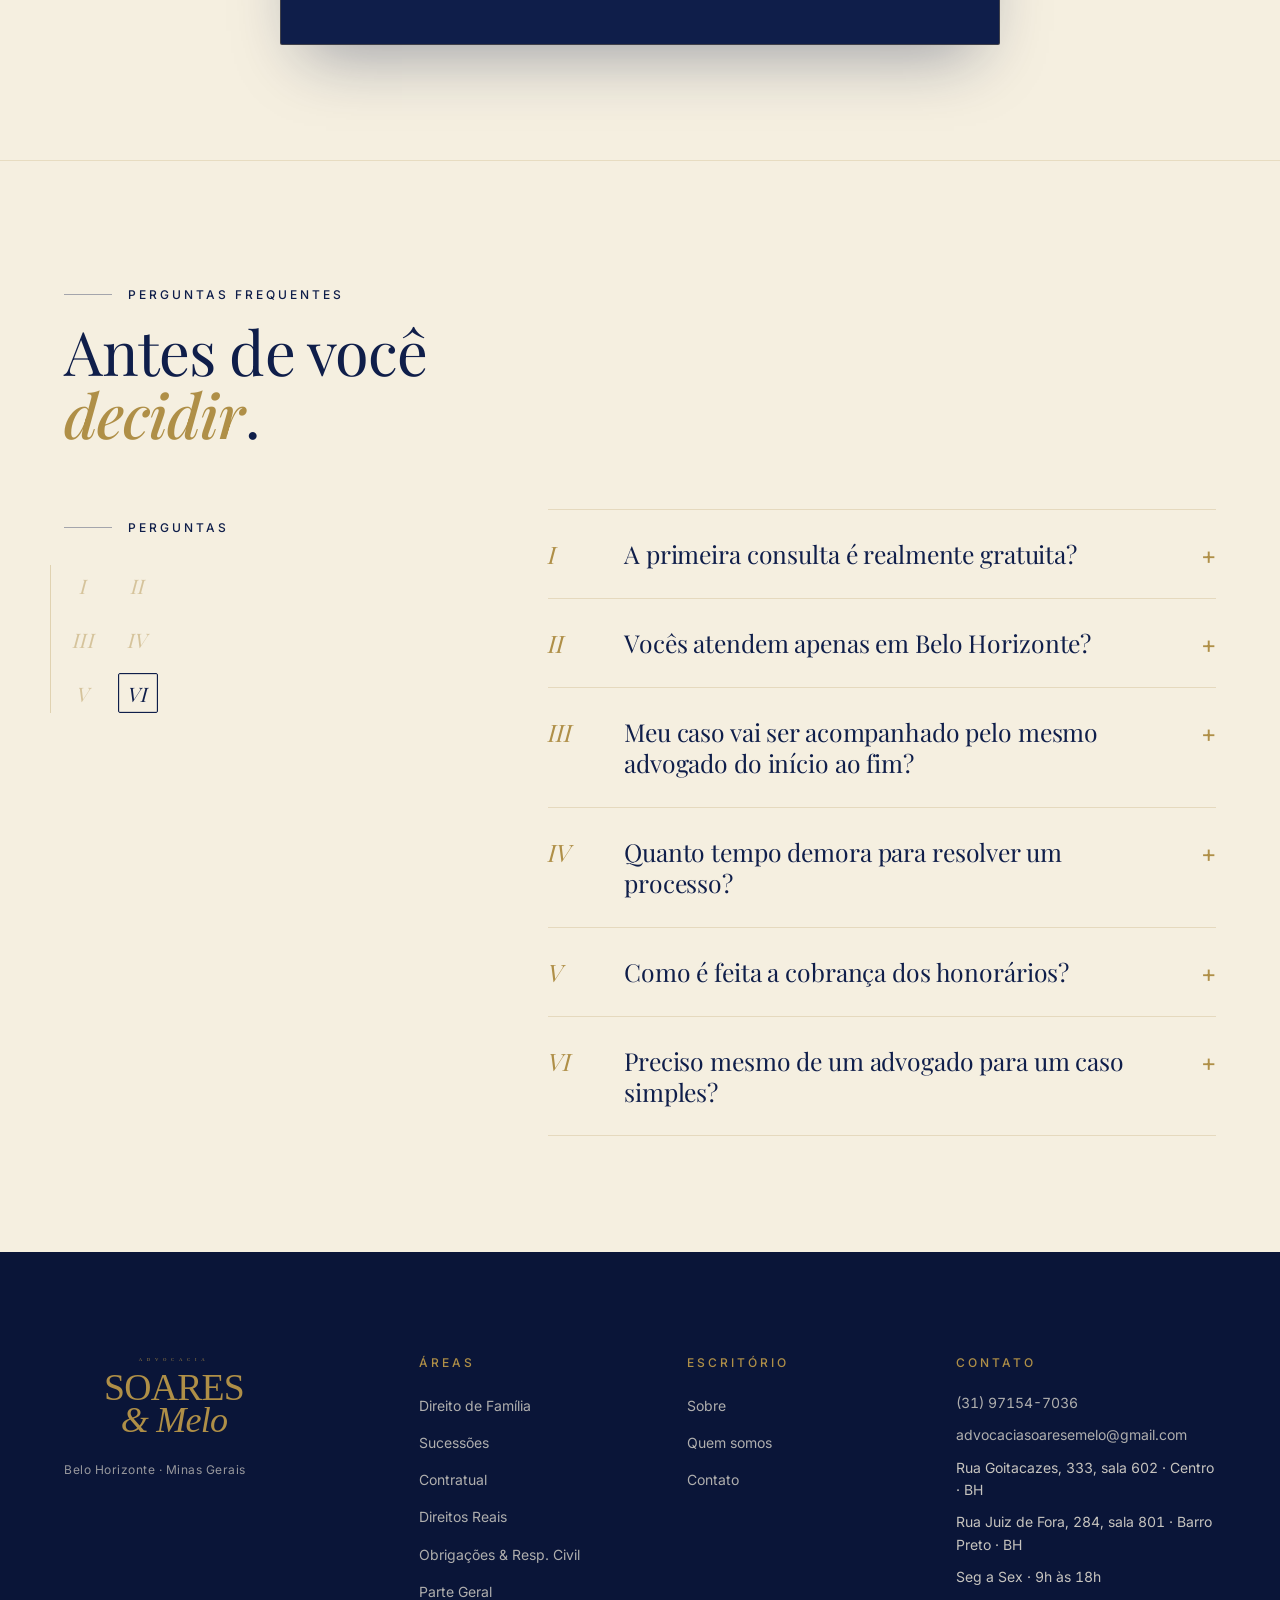
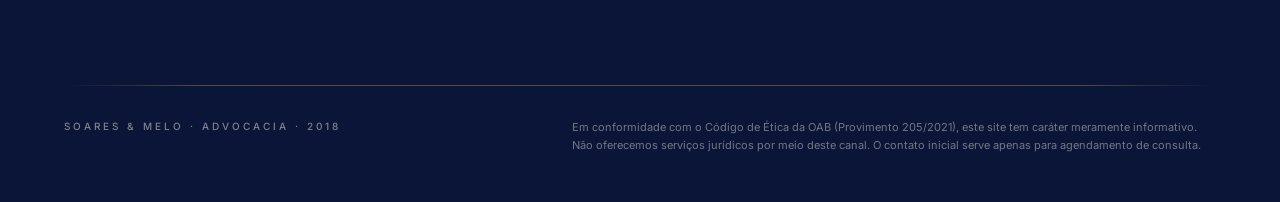
==== commit 08b75992: "Tracking Google Ads + endereços + foto e nome do Rafael - Instala gtag.js (AW-18148697196) nas 7 pág" ====
--- a/index.html
+++ b/index.html
@@ -5,6 +5,15 @@
   <meta name="viewport" content="width=device-width, initial-scale=1.0" />
   <title>Soares e Melo Advocacia · Direito Civil em Belo Horizonte</title>
   <meta name="description" content="Advocacia em Direito Civil com estratégia, clareza e atenção real ao seu caso. Há oito anos em Belo Horizonte. Consulta inicial gratuita." />
+
+  <!-- Google tag (gtag.js) -->
+  <script async src="https://www.googletagmanager.com/gtag/js?id=AW-18148697196"></script>
+  <script>
+    window.dataLayer = window.dataLayer || [];
+    function gtag(){dataLayer.push(arguments);}
+    gtag('js', new Date());
+    gtag('config', 'AW-18148697196');
+  </script>
 
   <link rel="preconnect" href="https://fonts.googleapis.com" />
   <link rel="preconnect" href="https://fonts.gstatic.com" crossorigin />
@@ -467,7 +476,7 @@
 
       <div class="quem-somos__prose">
         <p>
-          O Soares e Melo nasceu em <strong>2018</strong>, no mesmo ano em que Rafael Soares Senna e Marina de Melo Alvim concluíram a graduação em Direito. Em vez de seguir caminhos separados, decidiram abrir o próprio escritório, pequeno o suficiente para conhecer o cliente pelo nome, técnico o suficiente para enfrentar qualquer causa de Direito Civil.
+          O Soares e Melo nasceu em <strong>2018</strong>, no mesmo ano em que Rafael Soares Sena e Marina de Melo Alvim concluíram a graduação em Direito. Em vez de seguir caminhos separados, decidiram abrir o próprio escritório, pequeno o suficiente para conhecer o cliente pelo nome, técnico o suficiente para enfrentar qualquer causa de Direito Civil.
         </p>
         <p>
           Ambos completaram pós-graduação na área. Desde então, somam <strong>oito anos atuando lado a lado</strong> em consultivo e contencioso, divórcio, inventário, contratos, cobrança, responsabilidade civil. Cada caso passa pelos dois antes de virar estratégia.
@@ -482,12 +491,12 @@
         <!-- Sócio 1: Rafael -->
         <article class="socio">
           <div class="socio__photo-wrap">
-            <img class="socio__photo" src="images/socios/rafael-soares-senna.jpg" alt="Rafael Soares Senna" width="600" height="800" loading="lazy" />
+            <img class="socio__photo" src="images/socios/rafael-soares-sena.jpg" alt="Rafael Soares Sena" width="600" height="800" loading="lazy" />
             <span class="socio__monogram" aria-hidden="true">RS</span>
           </div>
           <div class="socio__meta">
             <p class="socio__role">Sócio fundador</p>
-            <h3 class="socio__name">Rafael Soares Senna</h3>
+            <h3 class="socio__name">Rafael Soares Sena</h3>
             <p class="socio__bio">Advogado civilista. Formado em Direito em 2018, com pós-graduação na área. Atuação consultiva e contenciosa em Direito de Família, Sucessões e Contratos.</p>
           </div>
         </article>
@@ -562,7 +571,7 @@
 
         <div class="card-form__alt">
           <span class="hair hair--short" aria-hidden="true"></span>
-          <p>Ou direto pelo WhatsApp: <a href="https://wa.me/5531971547036" class="link-gold">(31) 97154-7036</a></p>
+          <p>Ou direto pelo WhatsApp: <a href="https://wa.me/5531971547036?text=Ol%C3%A1%2C%20vim%20pelo%20site%20Soares%20e%20Melo%20e%20gostaria%20de%20mais%20informa%C3%A7%C3%B5es." class="link-gold">(31) 97154-7036</a></p>
         </div>
       </form>
     </div>
@@ -721,9 +730,10 @@
       <div class="site-footer__col">
         <p class="kicker kicker--gold">Contato</p>
         <ul class="footer-contact">
-          <li><a href="https://wa.me/5531971547036">(31) 97154-7036</a></li>
+          <li><a href="https://wa.me/5531971547036?text=Ol%C3%A1%2C%20vim%20pelo%20site%20Soares%20e%20Melo%20e%20gostaria%20de%20mais%20informa%C3%A7%C3%B5es.">(31) 97154-7036</a></li>
           <li><a href="mailto:advocaciasoaresemelo@gmail.com">advocaciasoaresemelo@gmail.com</a></li>
-          <li>Savassi · Belo Horizonte</li>
+          <li>Rua Goitacazes, 333, sala 602 · Centro · BH</li>
+          <li>Rua Juiz de Fora, 284, sala 801 · Barro Preto · BH</li>
           <li>Seg a Sex · 9h às 18h</li>
         </ul>
       </div>
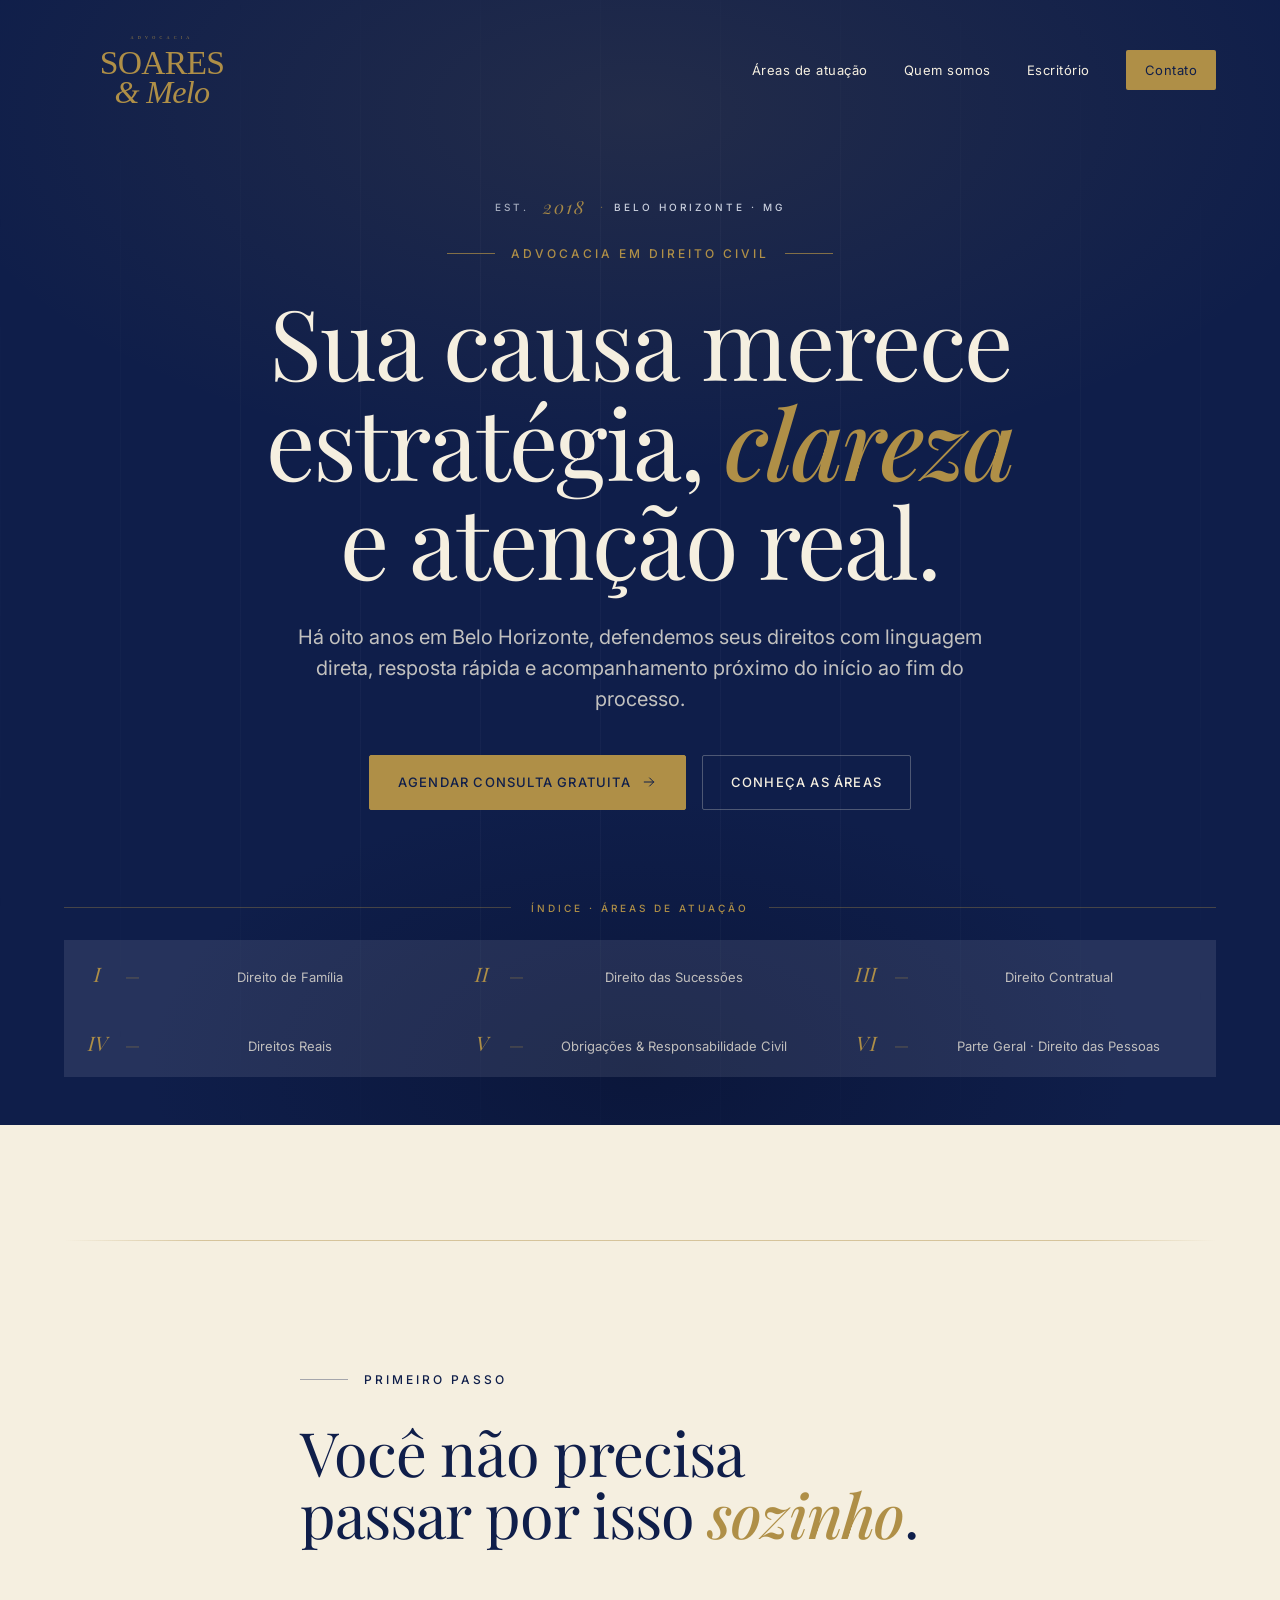
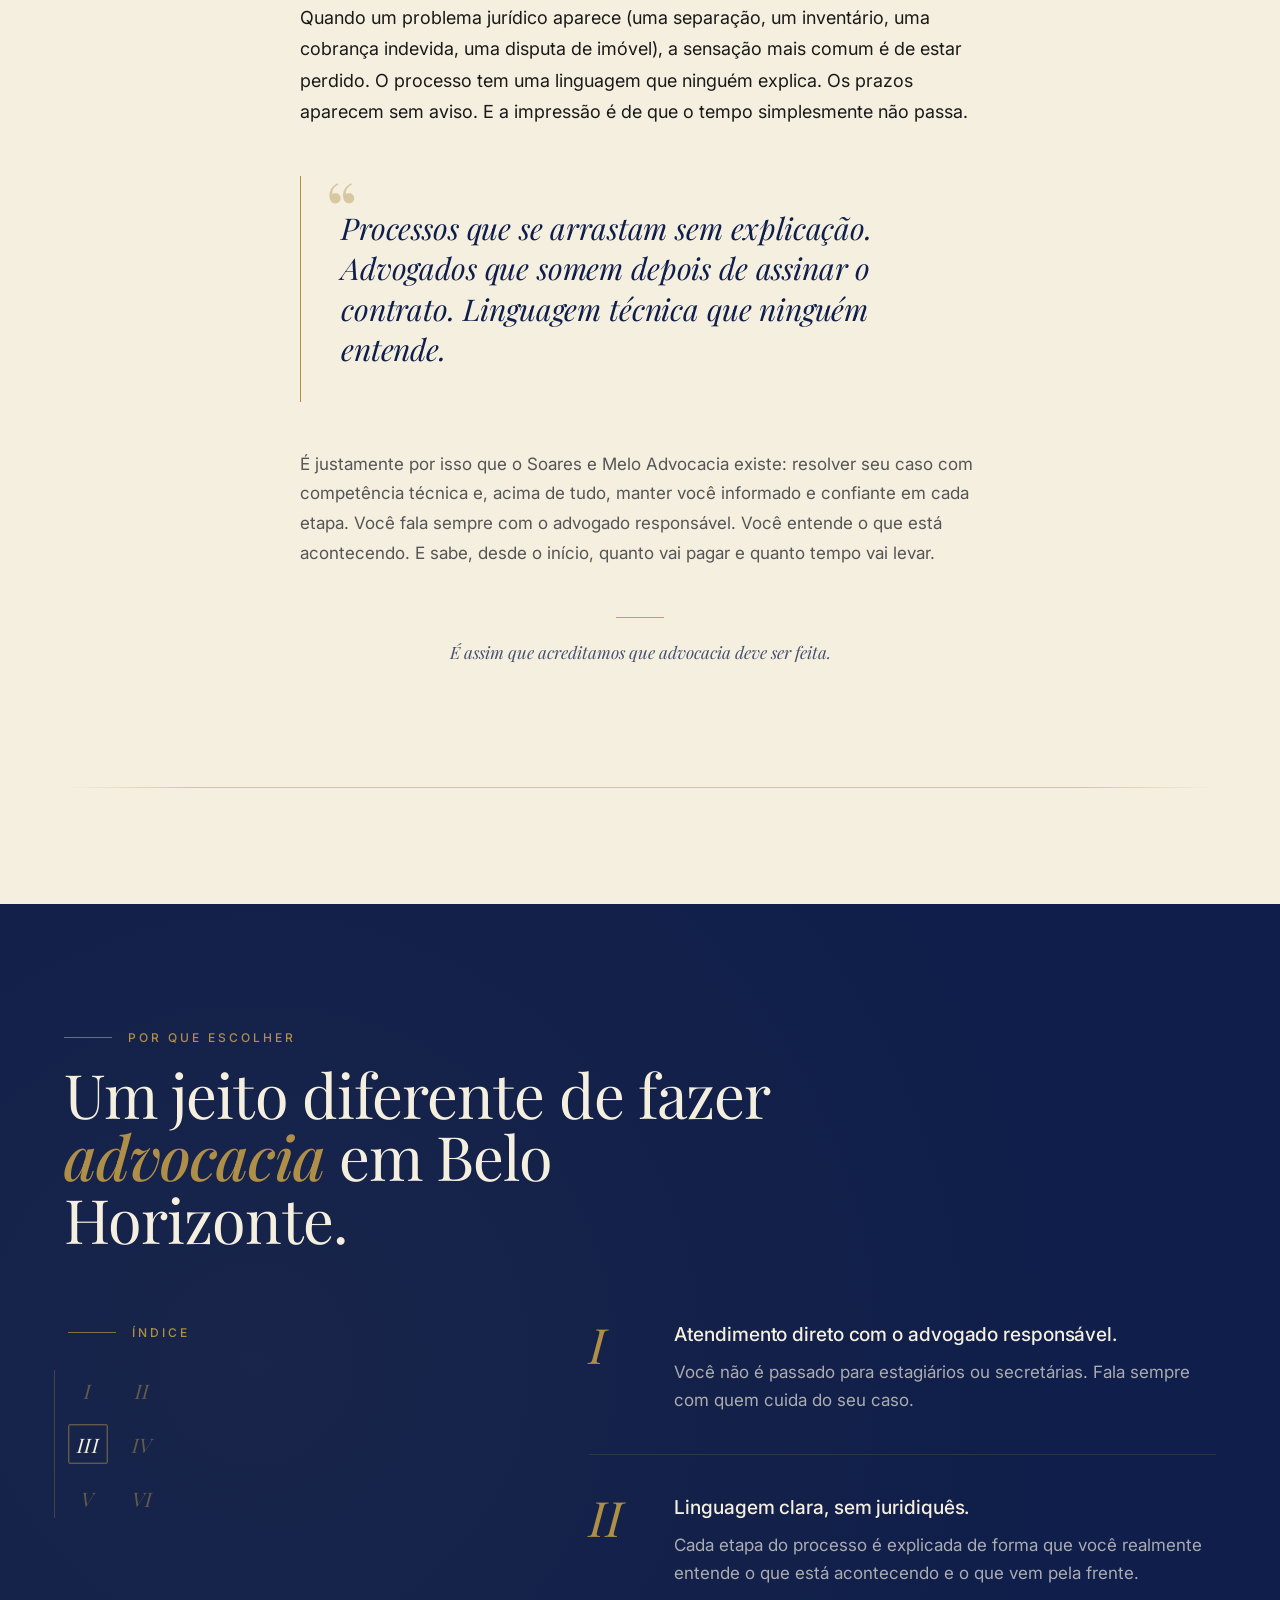
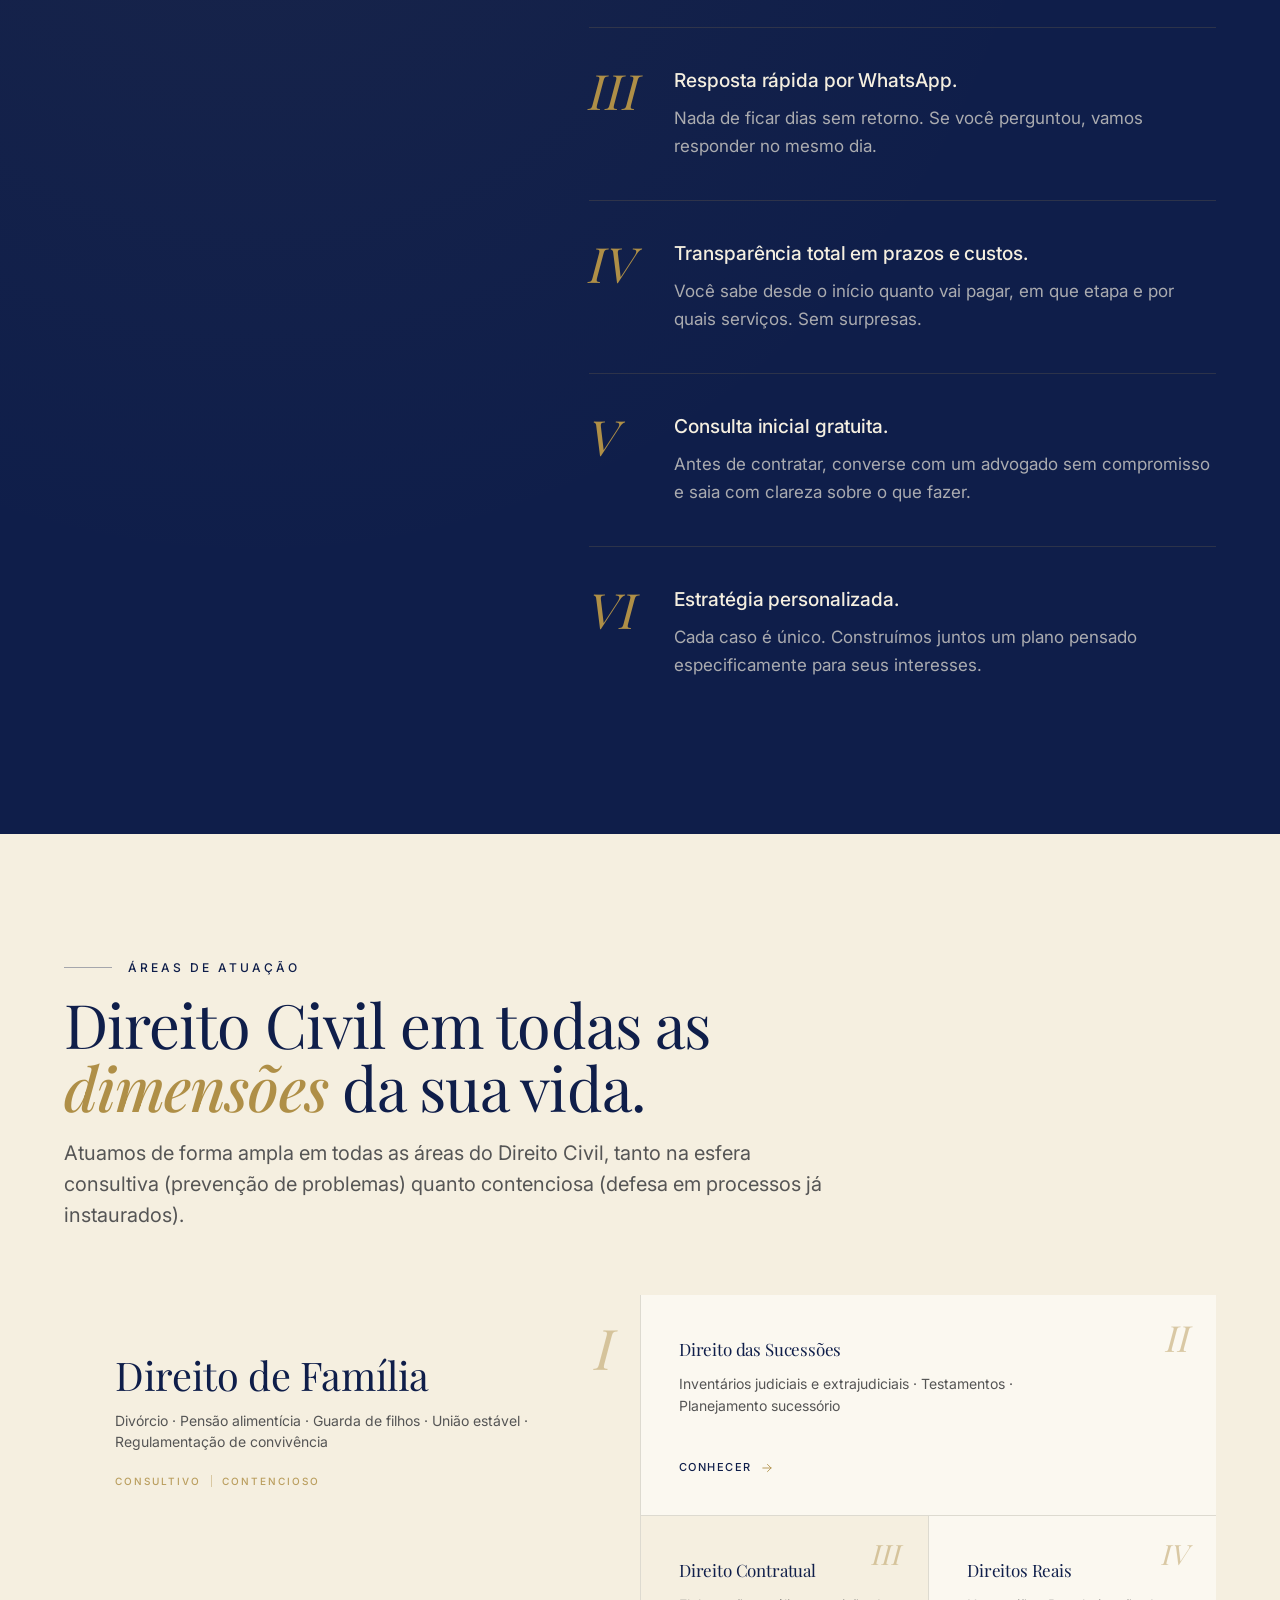
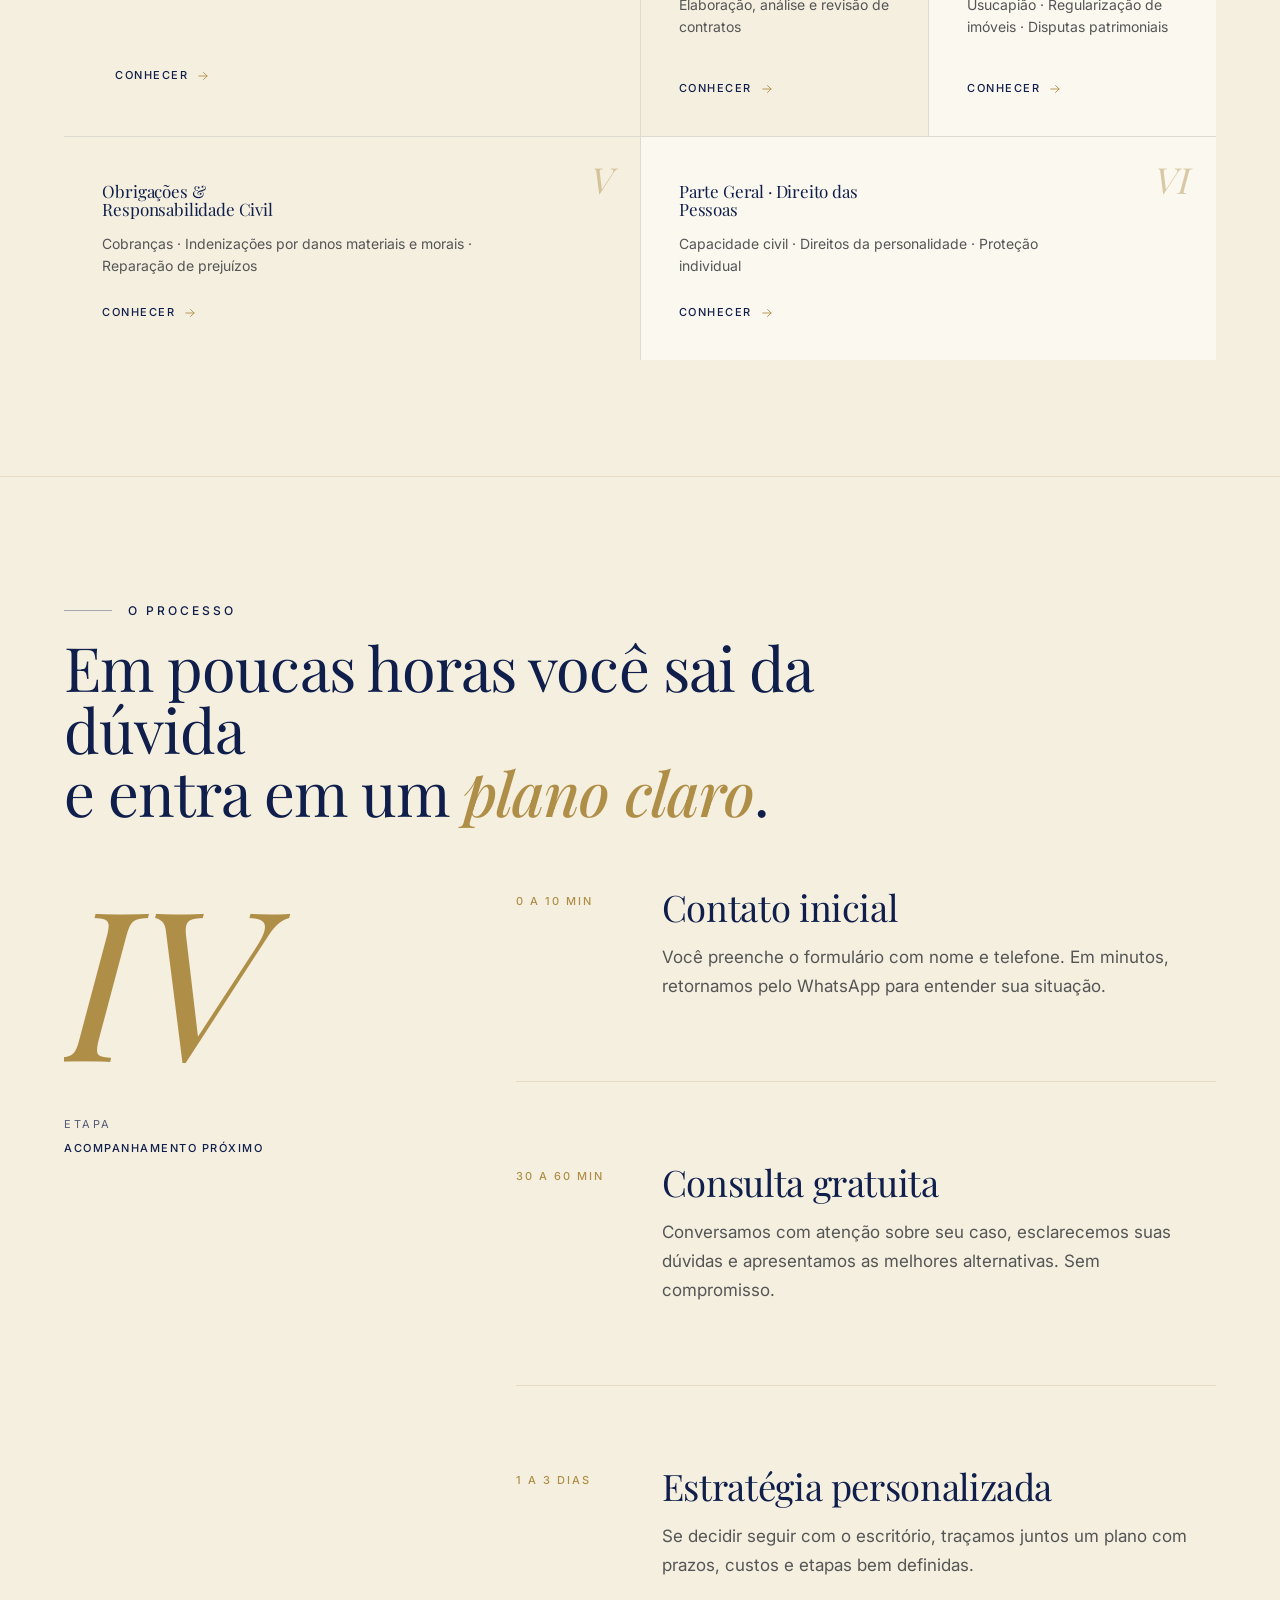
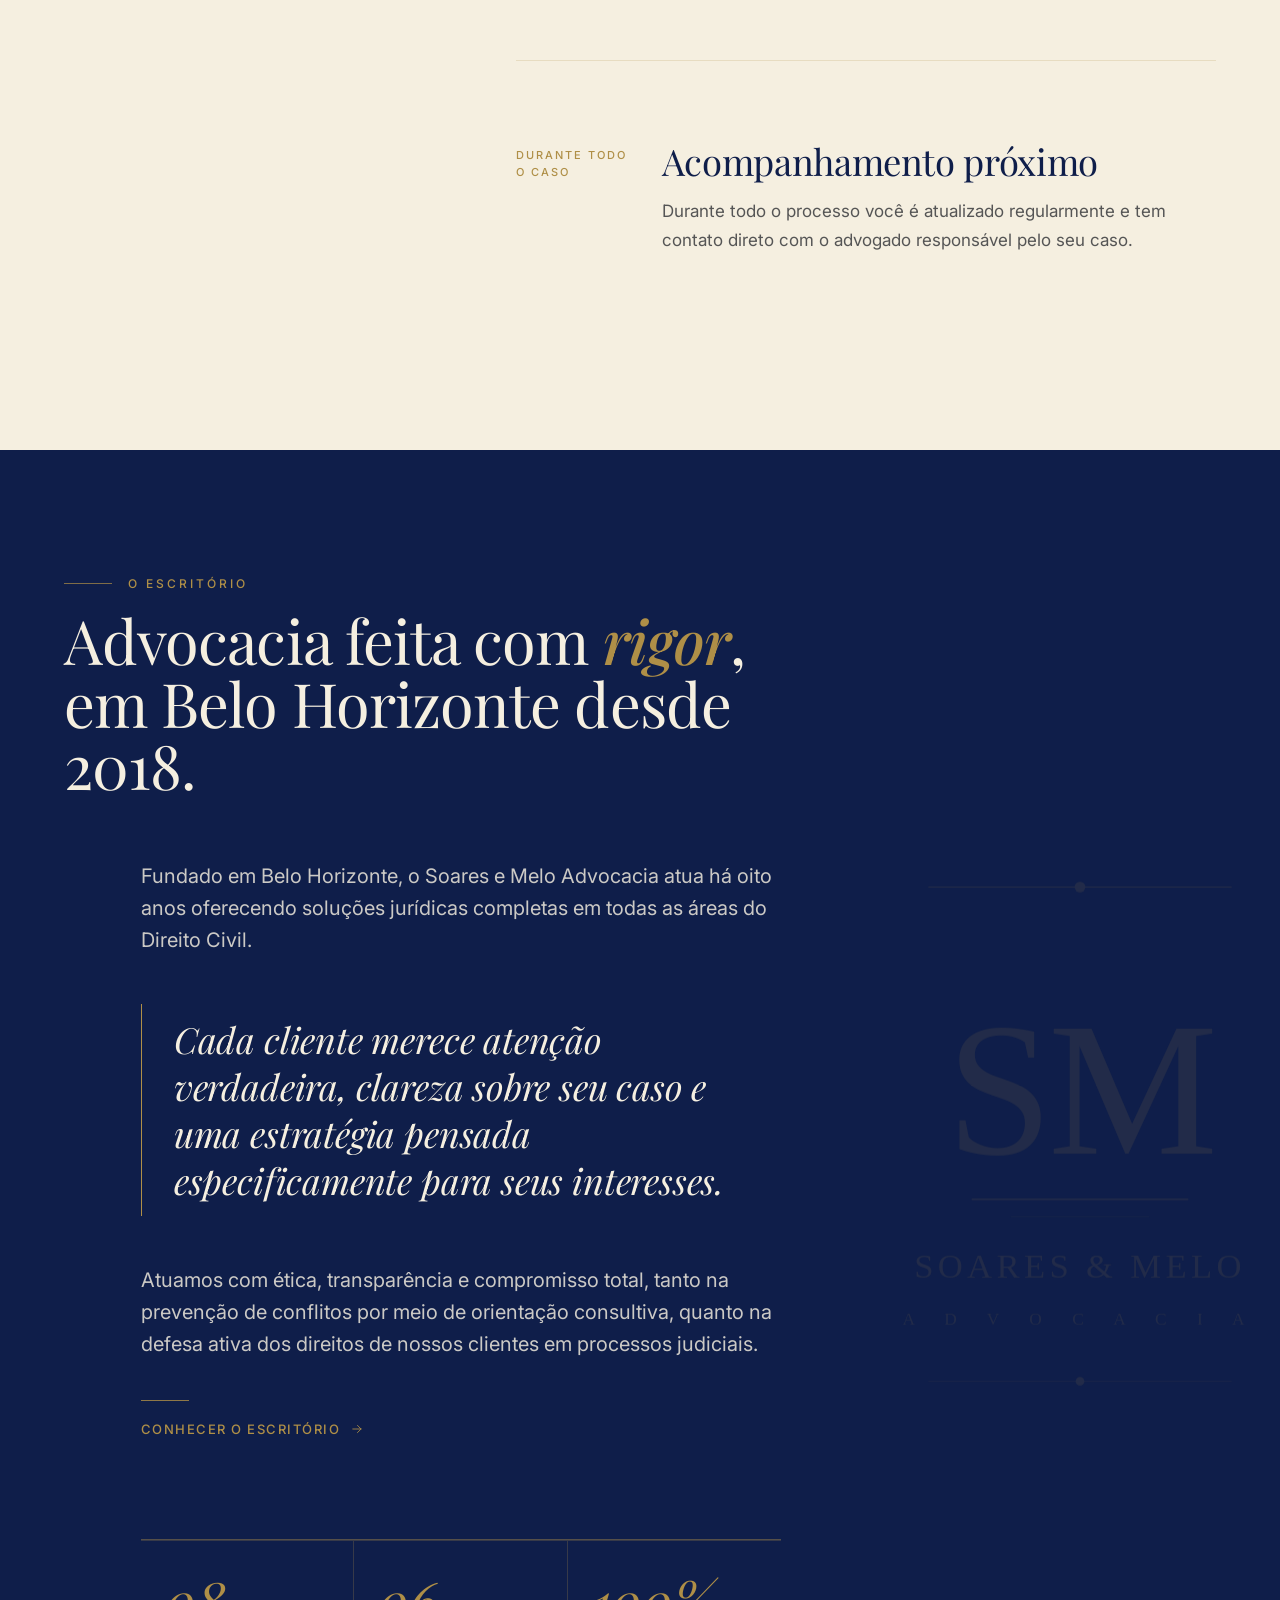
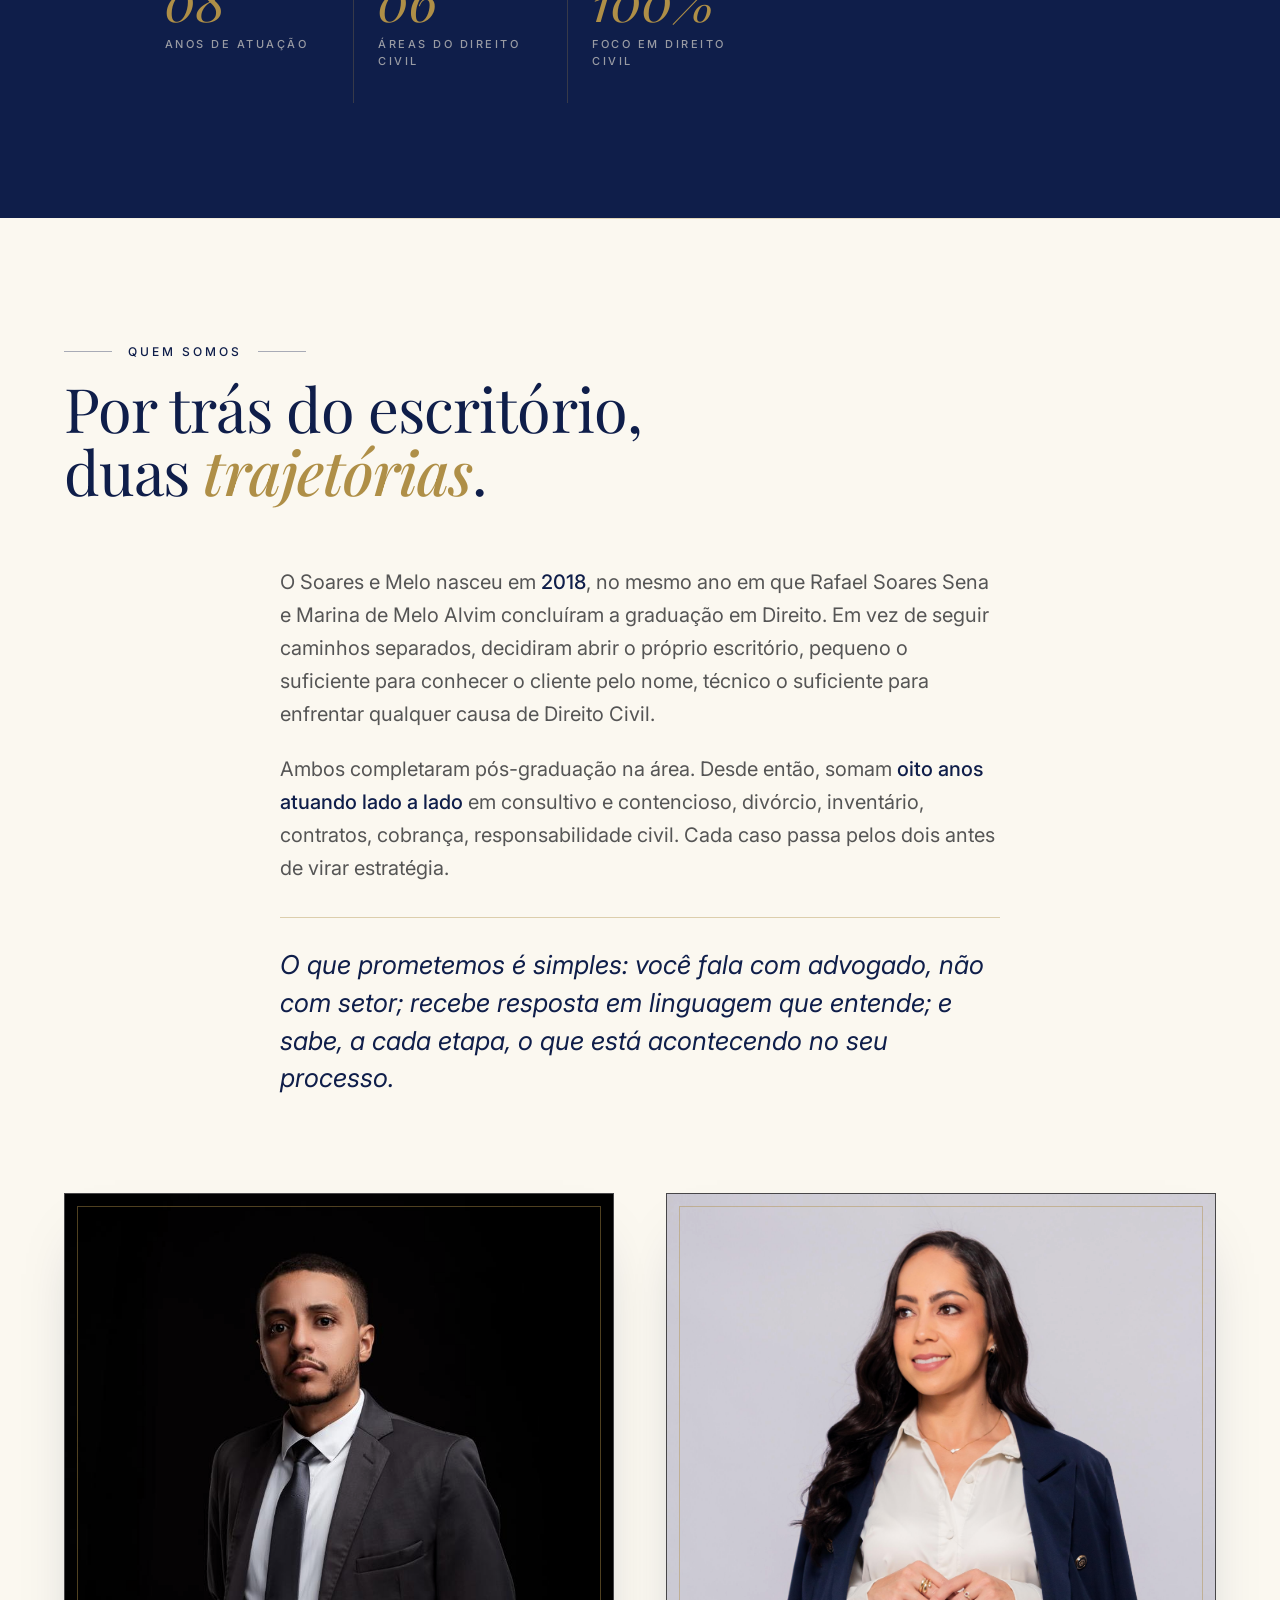
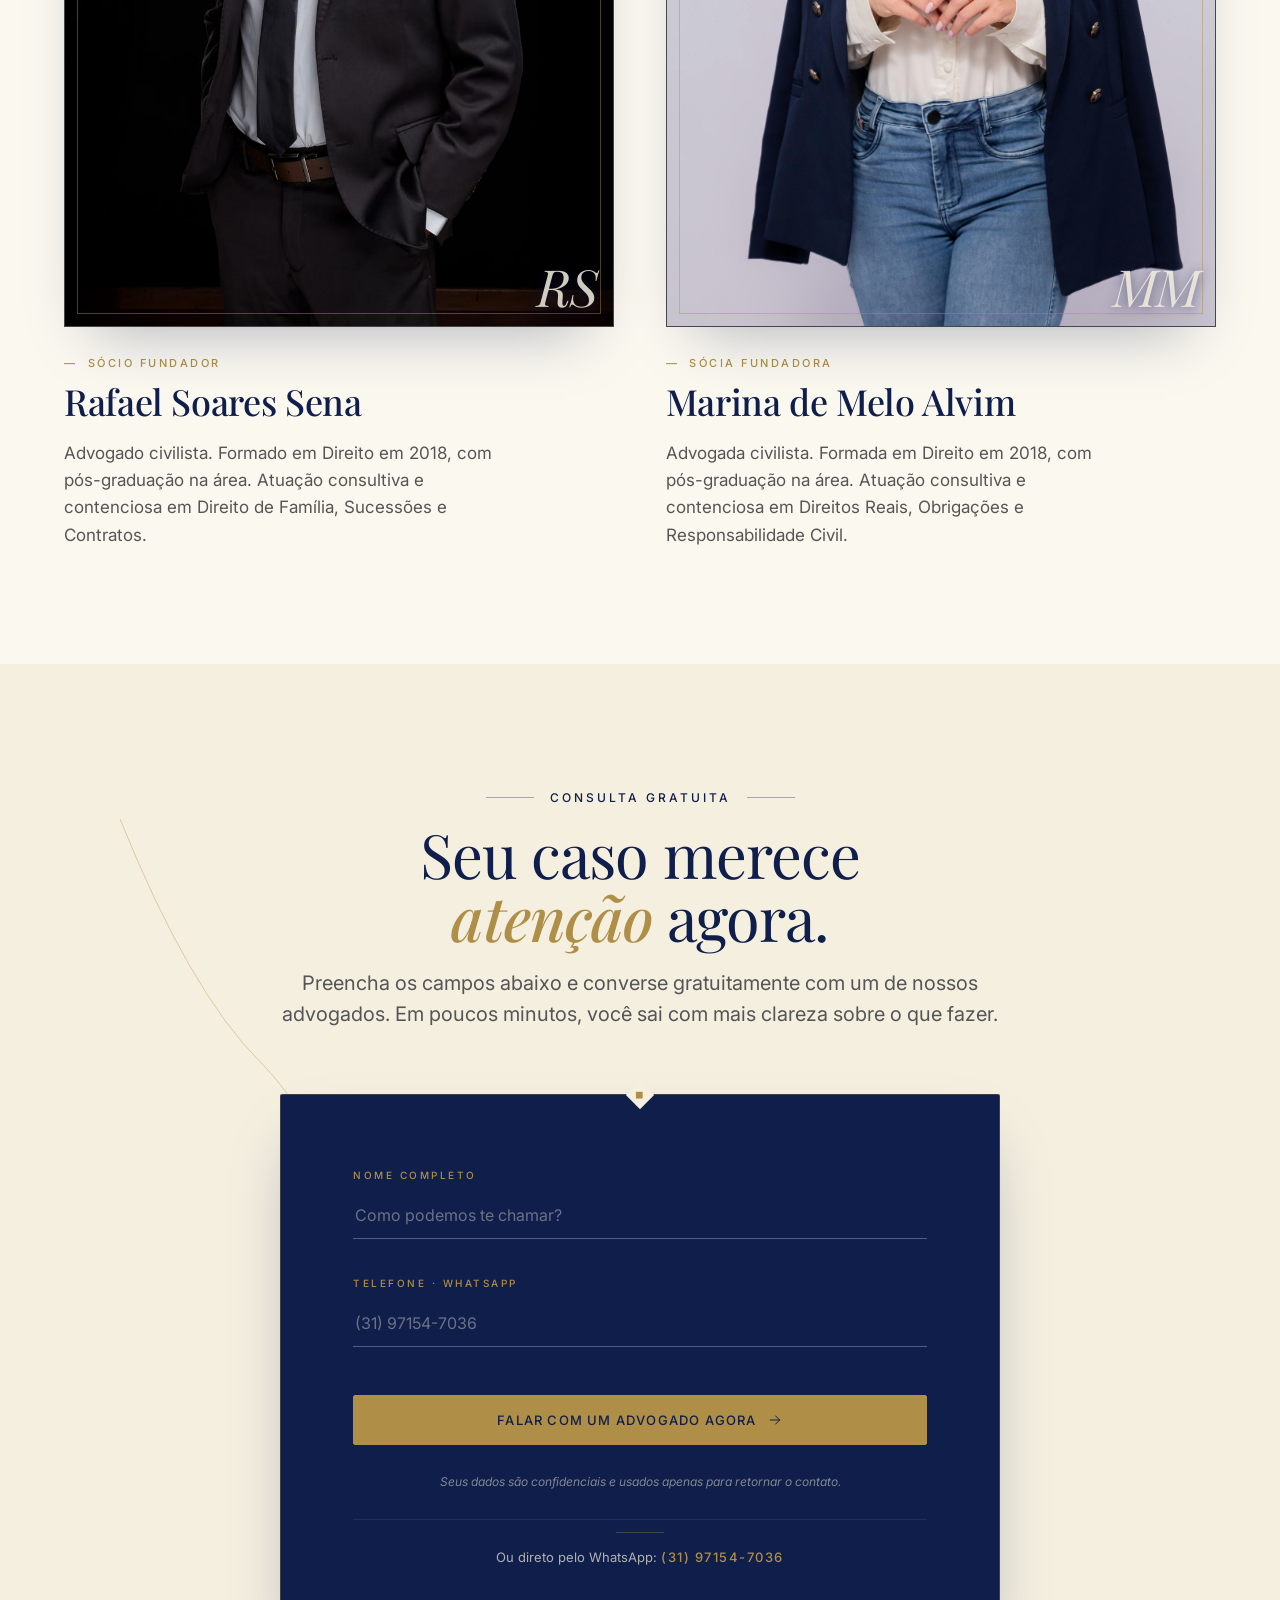
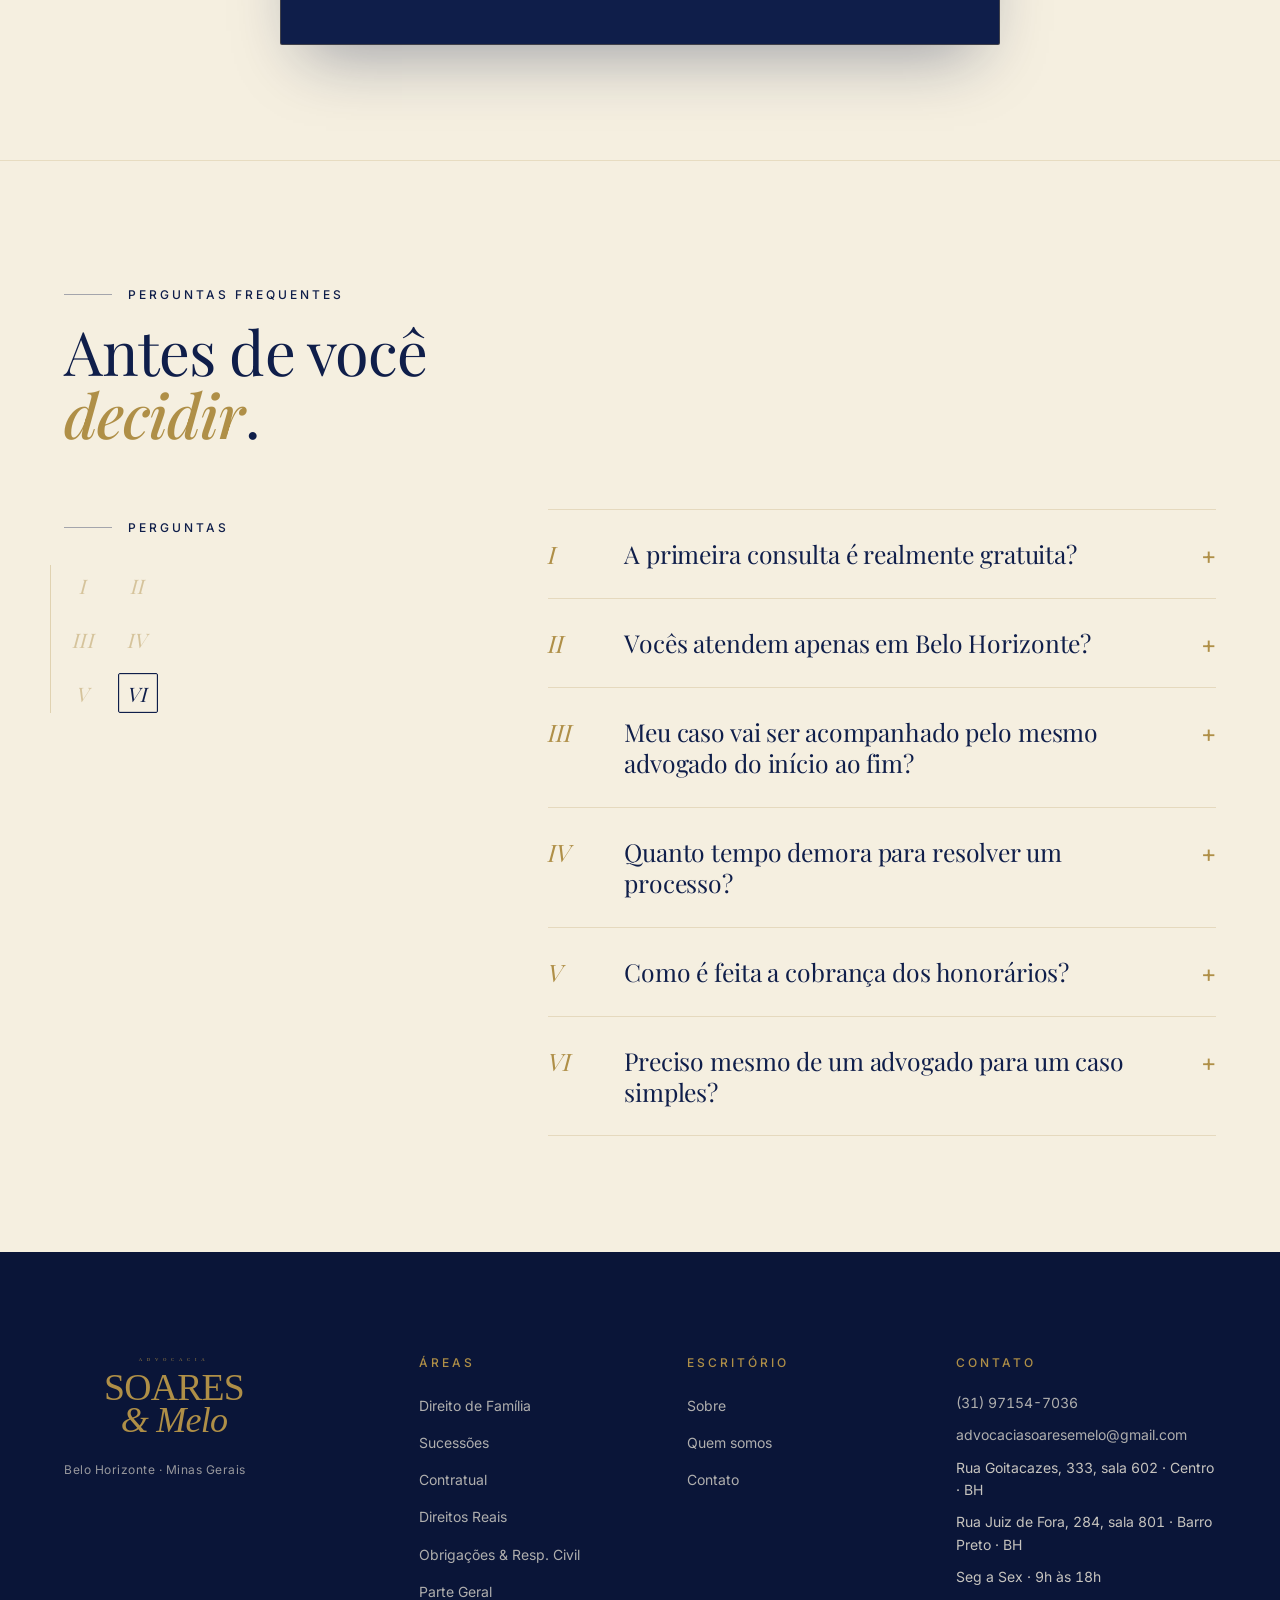
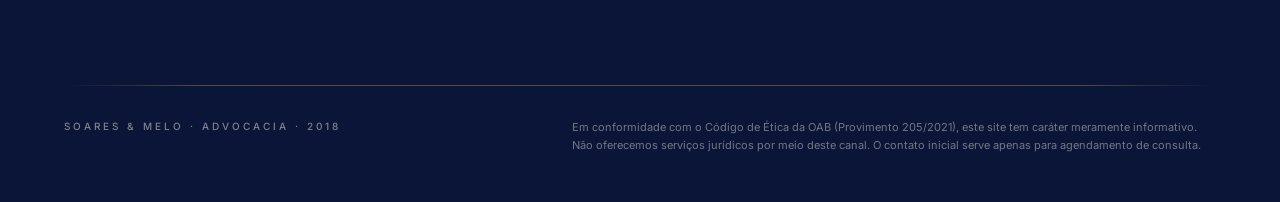
==== commit d441efc7: "feat: grava os leads do site numa planilha Todo contato feito pelo site passa a ser registrado no Go" ====
--- a/index.html
+++ b/index.html
@@ -20,6 +20,7 @@
   <link href="https://fonts.googleapis.com/css2?family=Playfair+Display:ital@0;1&family=Inter:wght@400;500&display=swap" rel="stylesheet" />
 
   <link rel="stylesheet" href="style.css" />
+  <link rel="stylesheet" href="shared/captura.css" />
 </head>
 <body>
 
@@ -761,6 +762,7 @@
 </button>
 
 <script src="script.js" defer></script>
+<script src="shared/captura.js" defer></script>
 
 </body>
 </html>
--- a/shared/captura.css
+++ b/shared/captura.css
@@ -0,0 +1,197 @@
+/* Popup de captura de lead — Soares e Melo Advocacia
+   Usa os tokens de :root do site (style.css / shared/base.css). */
+
+.lead-modal {
+  position: fixed;
+  inset: 0;
+  z-index: 999;
+  display: flex;
+  align-items: center;
+  justify-content: center;
+  padding: 20px;
+  opacity: 0;
+  transition: opacity 260ms ease;
+}
+
+/* o display do .lead-modal venceria o atributo hidden, e o popup
+   apareceria com o JavaScript desligado */
+.lead-modal[hidden] { display: none; }
+
+.lead-modal.is-open { opacity: 1; }
+
+body.has-lead-modal { overflow: hidden; }
+
+.lead-modal__fundo {
+  position: absolute;
+  inset: 0;
+  background: rgba(10, 21, 56, 0.82);
+  backdrop-filter: blur(3px);
+  -webkit-backdrop-filter: blur(3px);
+}
+
+.lead-modal__caixa {
+  position: relative;
+  width: 100%;
+  max-width: 440px;
+  max-height: calc(100vh - 40px);
+  overflow-y: auto;
+  padding: clamp(28px, 5vw, 44px);
+  background: var(--navy, #0F1E4A);
+  border: 1px solid rgba(175, 143, 71, 0.34);
+  box-shadow: 0 24px 70px rgba(0, 0, 0, 0.45);
+  transform: translateY(14px);
+  transition: transform 260ms ease;
+}
+
+.lead-modal.is-open .lead-modal__caixa { transform: translateY(0); }
+
+.lead-modal__x {
+  position: absolute;
+  top: 14px;
+  right: 14px;
+  display: grid;
+  place-items: center;
+  width: 34px;
+  height: 34px;
+  padding: 0;
+  color: var(--mist, #C9CFDD);
+  background: none;
+  border: 1px solid transparent;
+  cursor: pointer;
+  transition: color 180ms ease, border-color 180ms ease;
+}
+
+.lead-modal__x:hover,
+.lead-modal__x:focus-visible {
+  color: var(--gold-soft, #C9A55D);
+  border-color: rgba(175, 143, 71, 0.34);
+  outline: none;
+}
+
+.lead-modal__ornamento {
+  color: var(--gold, #AF8F47);
+  font-size: 13px;
+  line-height: 1;
+  margin-bottom: 18px;
+}
+
+.lead-modal__titulo {
+  margin: 0 0 10px;
+  font-family: var(--serif, Georgia, serif);
+  font-weight: 400;
+  font-size: clamp(23px, 3.4vw, 29px);
+  line-height: 1.2;
+  color: var(--ivory, #F5EFE0);
+}
+
+.lead-modal__lede {
+  margin: 0 0 26px;
+  font-family: var(--sans, system-ui, sans-serif);
+  font-size: 14.5px;
+  line-height: 1.6;
+  color: var(--mist, #C9CFDD);
+}
+
+.lead-modal__campo { margin-bottom: 18px; }
+
+.lead-modal__campo label {
+  display: block;
+  margin-bottom: 8px;
+  font-family: var(--sans, system-ui, sans-serif);
+  font-size: 11px;
+  font-weight: 500;
+  letter-spacing: 1.6px;
+  text-transform: uppercase;
+  color: var(--gold, #AF8F47);
+}
+
+.lead-modal__campo input {
+  width: 100%;
+  padding: 14px 16px;
+  font-family: var(--sans, system-ui, sans-serif);
+  font-size: 15px;
+  color: var(--ivory, #F5EFE0);
+  background: rgba(255, 255, 255, 0.04);
+  border: 1px solid rgba(201, 207, 221, 0.18);
+  border-radius: 0;
+  transition: border-color 180ms ease, background 180ms ease;
+  -webkit-appearance: none;
+  appearance: none;
+}
+
+.lead-modal__campo input::placeholder {
+  color: var(--mist, #C9CFDD);
+  opacity: 0.45;
+}
+
+.lead-modal__campo input:focus {
+  outline: none;
+  border-color: var(--gold, #AF8F47);
+  background: rgba(255, 255, 255, 0.06);
+}
+
+.lead-modal__campo input[aria-invalid="true"] {
+  border-color: #C2564B;
+}
+
+.lead-modal__erro {
+  display: block;
+  margin-top: 7px;
+  font-family: var(--sans, system-ui, sans-serif);
+  font-size: 12.5px;
+  line-height: 1.5;
+  color: #E08A80;
+}
+
+.lead-modal__erro[hidden] { display: none; }
+
+.lead-modal__enviar {
+  display: flex;
+  align-items: center;
+  justify-content: center;
+  gap: 10px;
+  width: 100%;
+  margin-top: 6px;
+  padding: 16px 20px;
+  font-family: var(--sans, system-ui, sans-serif);
+  font-size: 14px;
+  font-weight: 500;
+  letter-spacing: 0.4px;
+  color: var(--navy-deep, #0A1538);
+  background: var(--gold, #AF8F47);
+  border: 1px solid var(--gold, #AF8F47);
+  cursor: pointer;
+  transition: background 200ms ease, border-color 200ms ease;
+}
+
+.lead-modal__enviar:hover:not(:disabled),
+.lead-modal__enviar:focus-visible:not(:disabled) {
+  background: var(--gold-soft, #C9A55D);
+  border-color: var(--gold-soft, #C9A55D);
+  outline: none;
+}
+
+.lead-modal__enviar:disabled {
+  opacity: 0.6;
+  cursor: default;
+}
+
+.lead-modal__apoio {
+  margin: 18px 0 0;
+  font-family: var(--sans, system-ui, sans-serif);
+  font-size: 12px;
+  line-height: 1.6;
+  text-align: center;
+  color: var(--mist, #C9CFDD);
+  opacity: 0.6;
+}
+
+@media (max-width: 420px) {
+  .lead-modal { padding: 12px; }
+  .lead-modal__caixa { max-height: calc(100vh - 24px); }
+}
+
+@media (prefers-reduced-motion: reduce) {
+  .lead-modal,
+  .lead-modal__caixa { transition: none; }
+}
